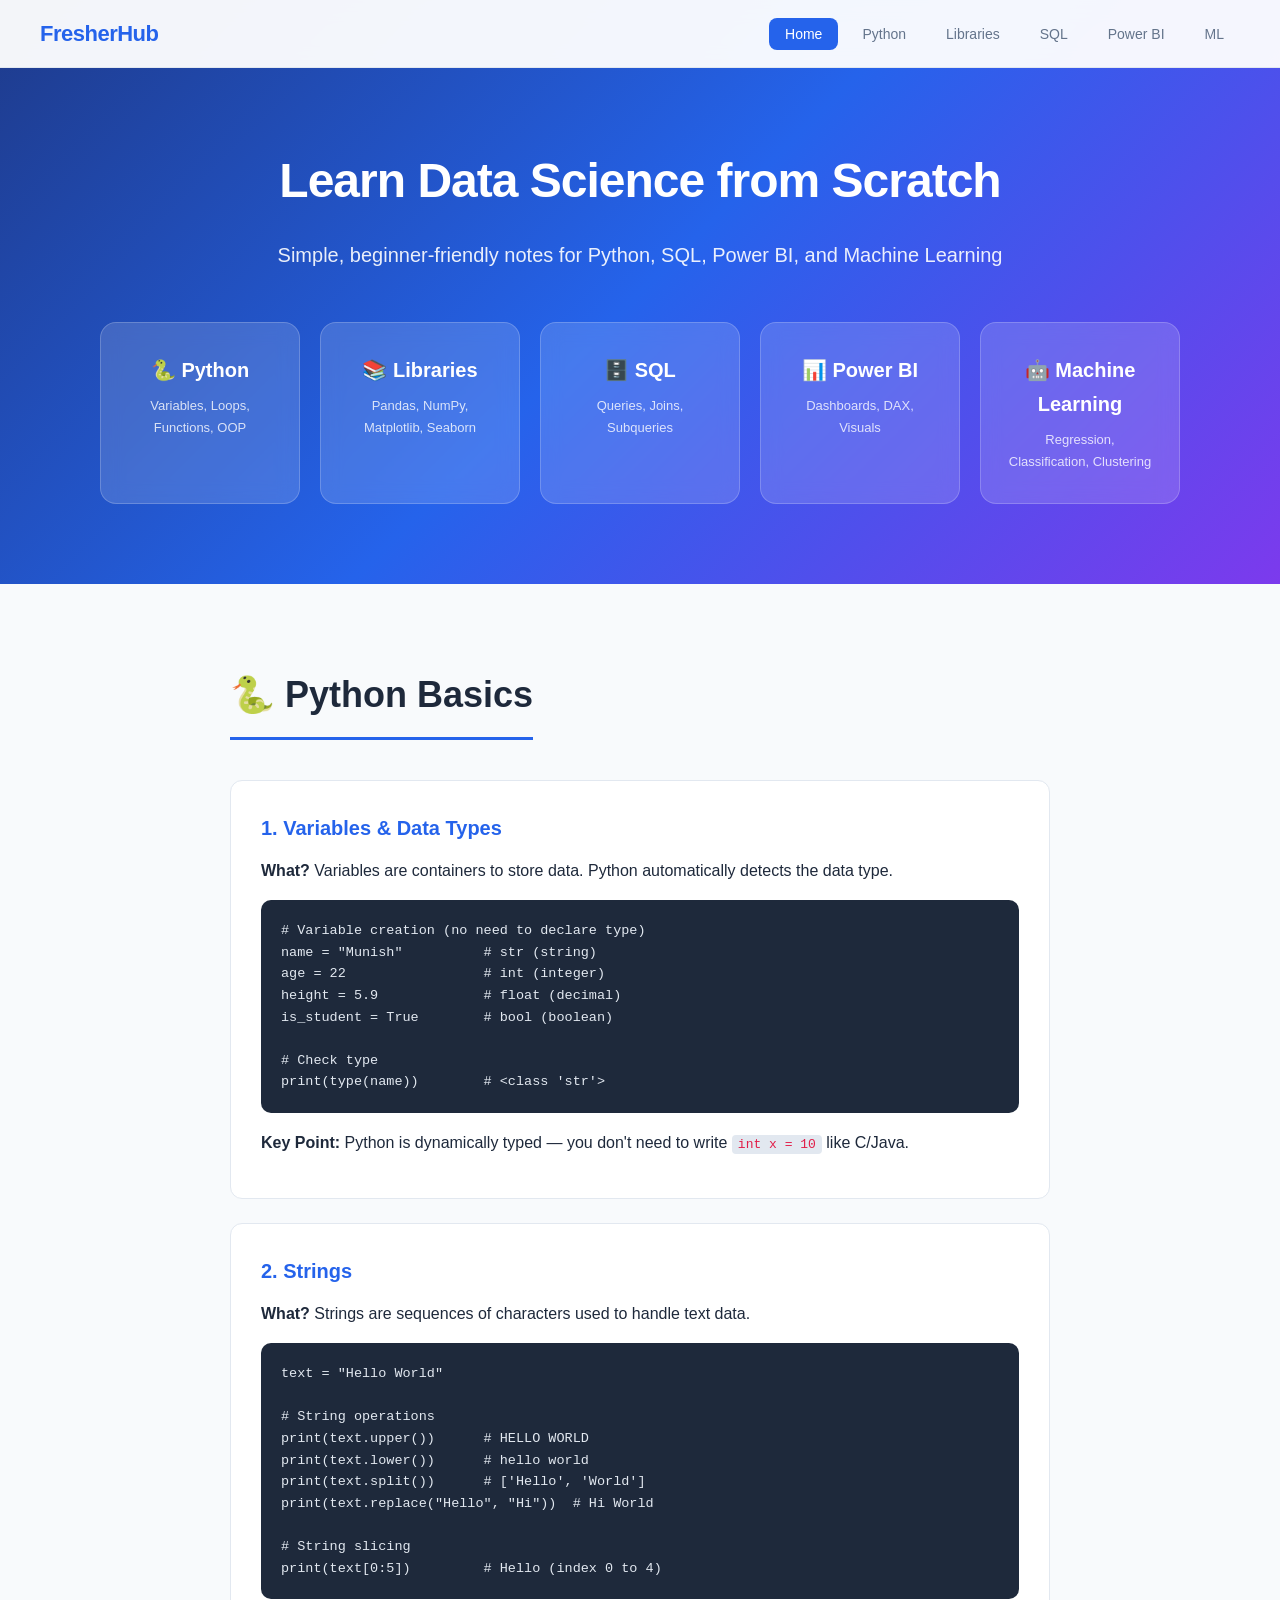
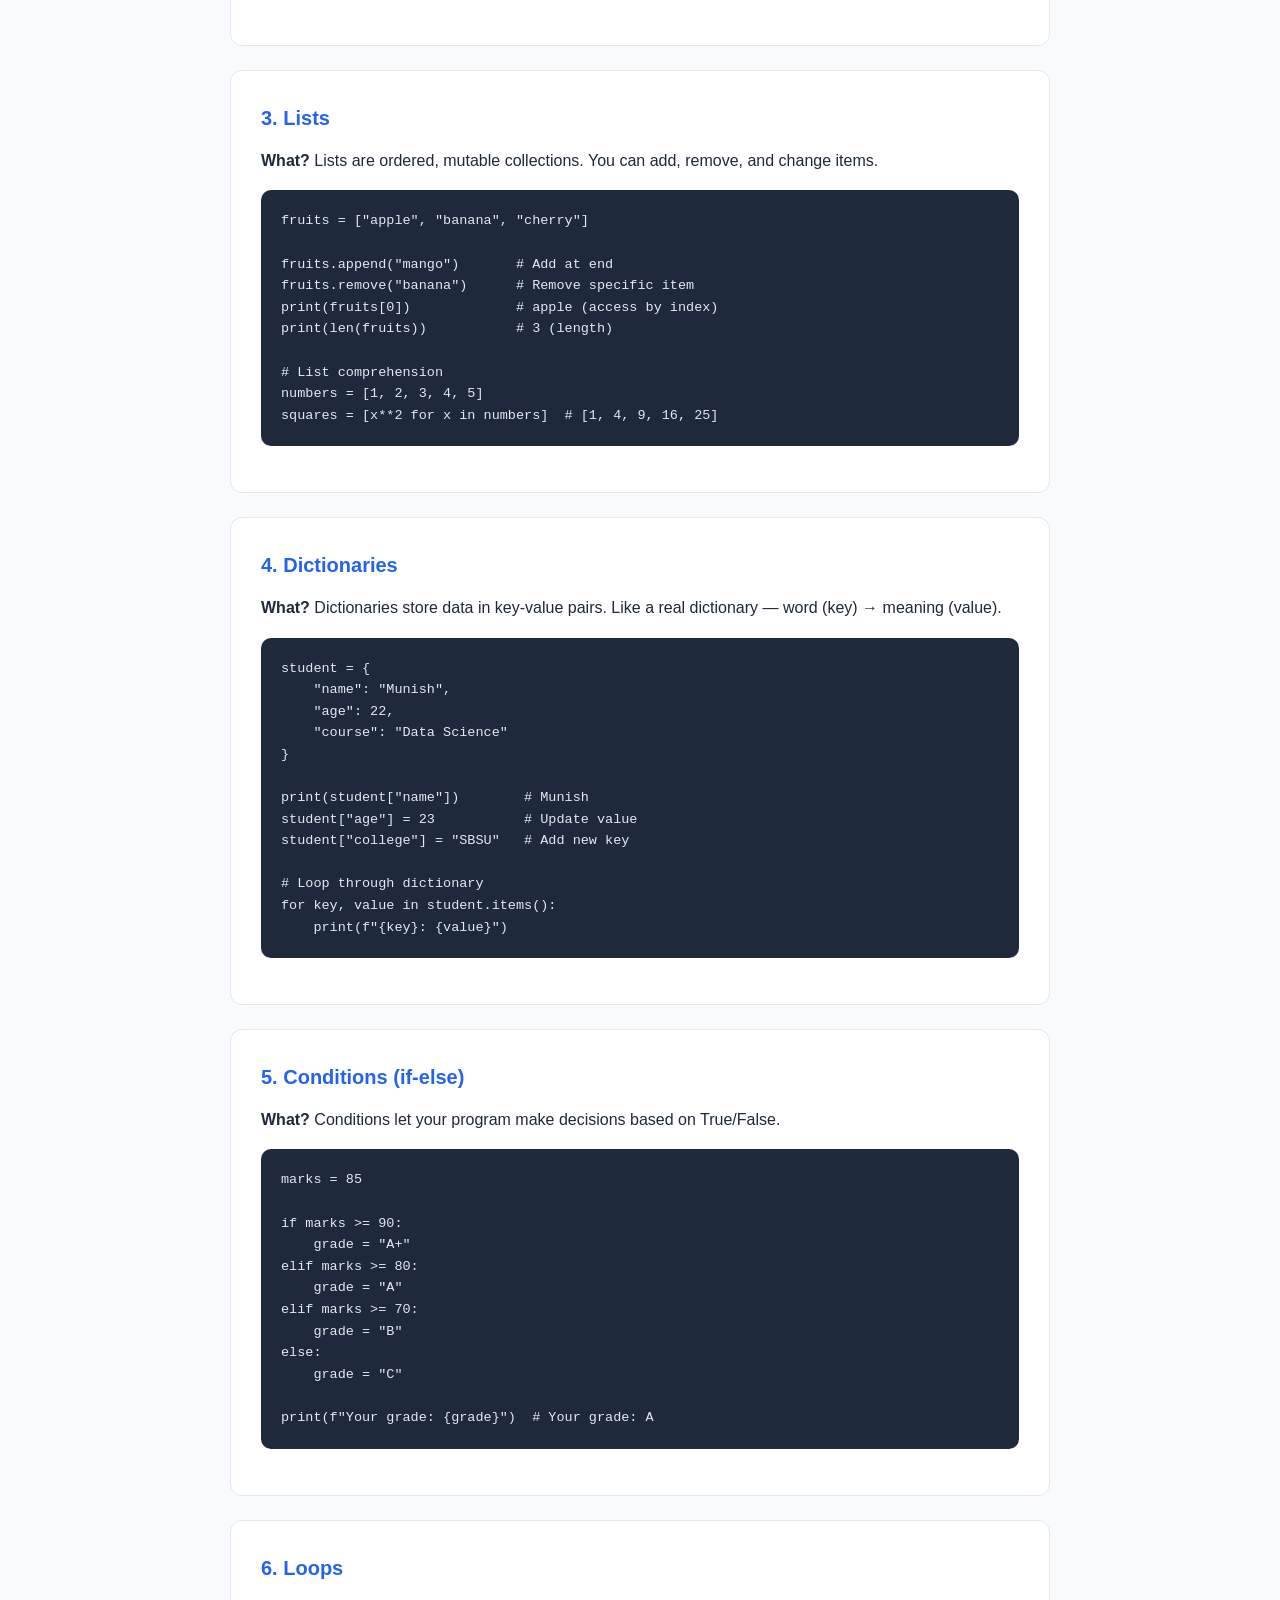
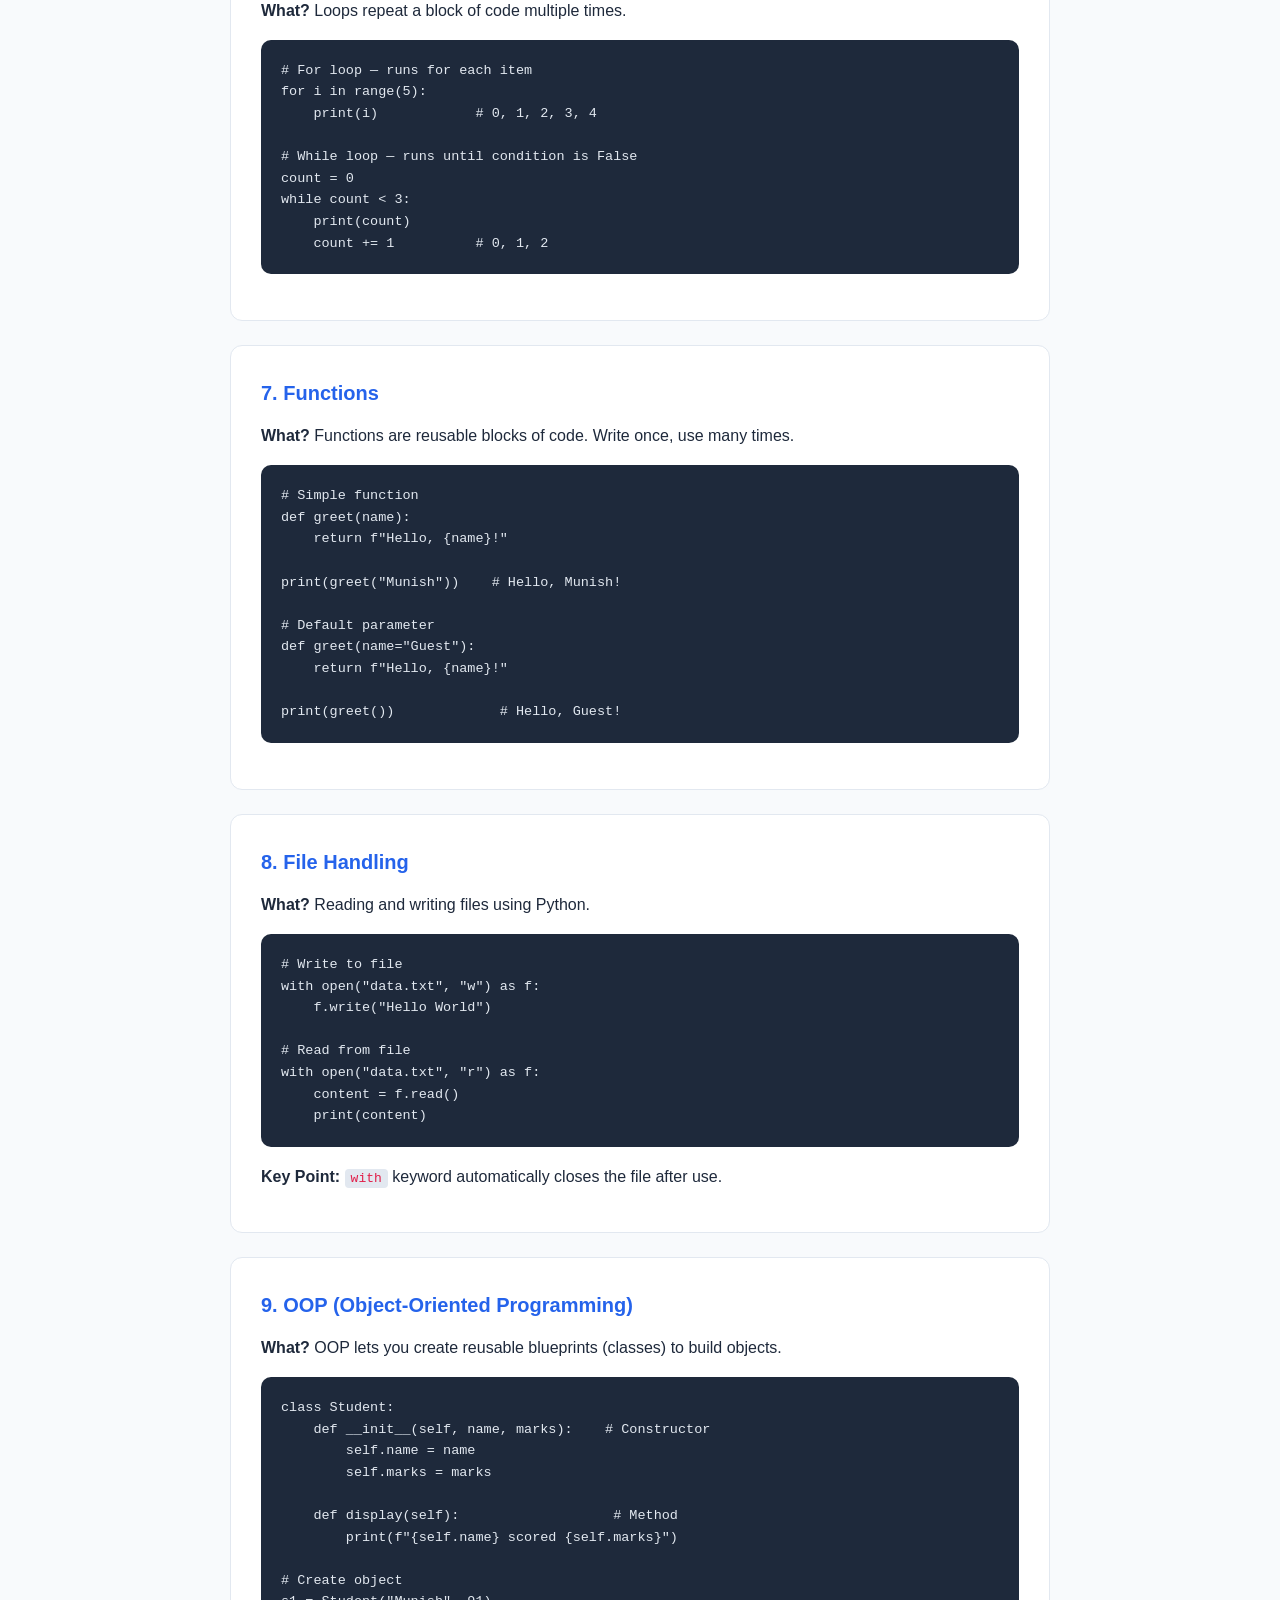
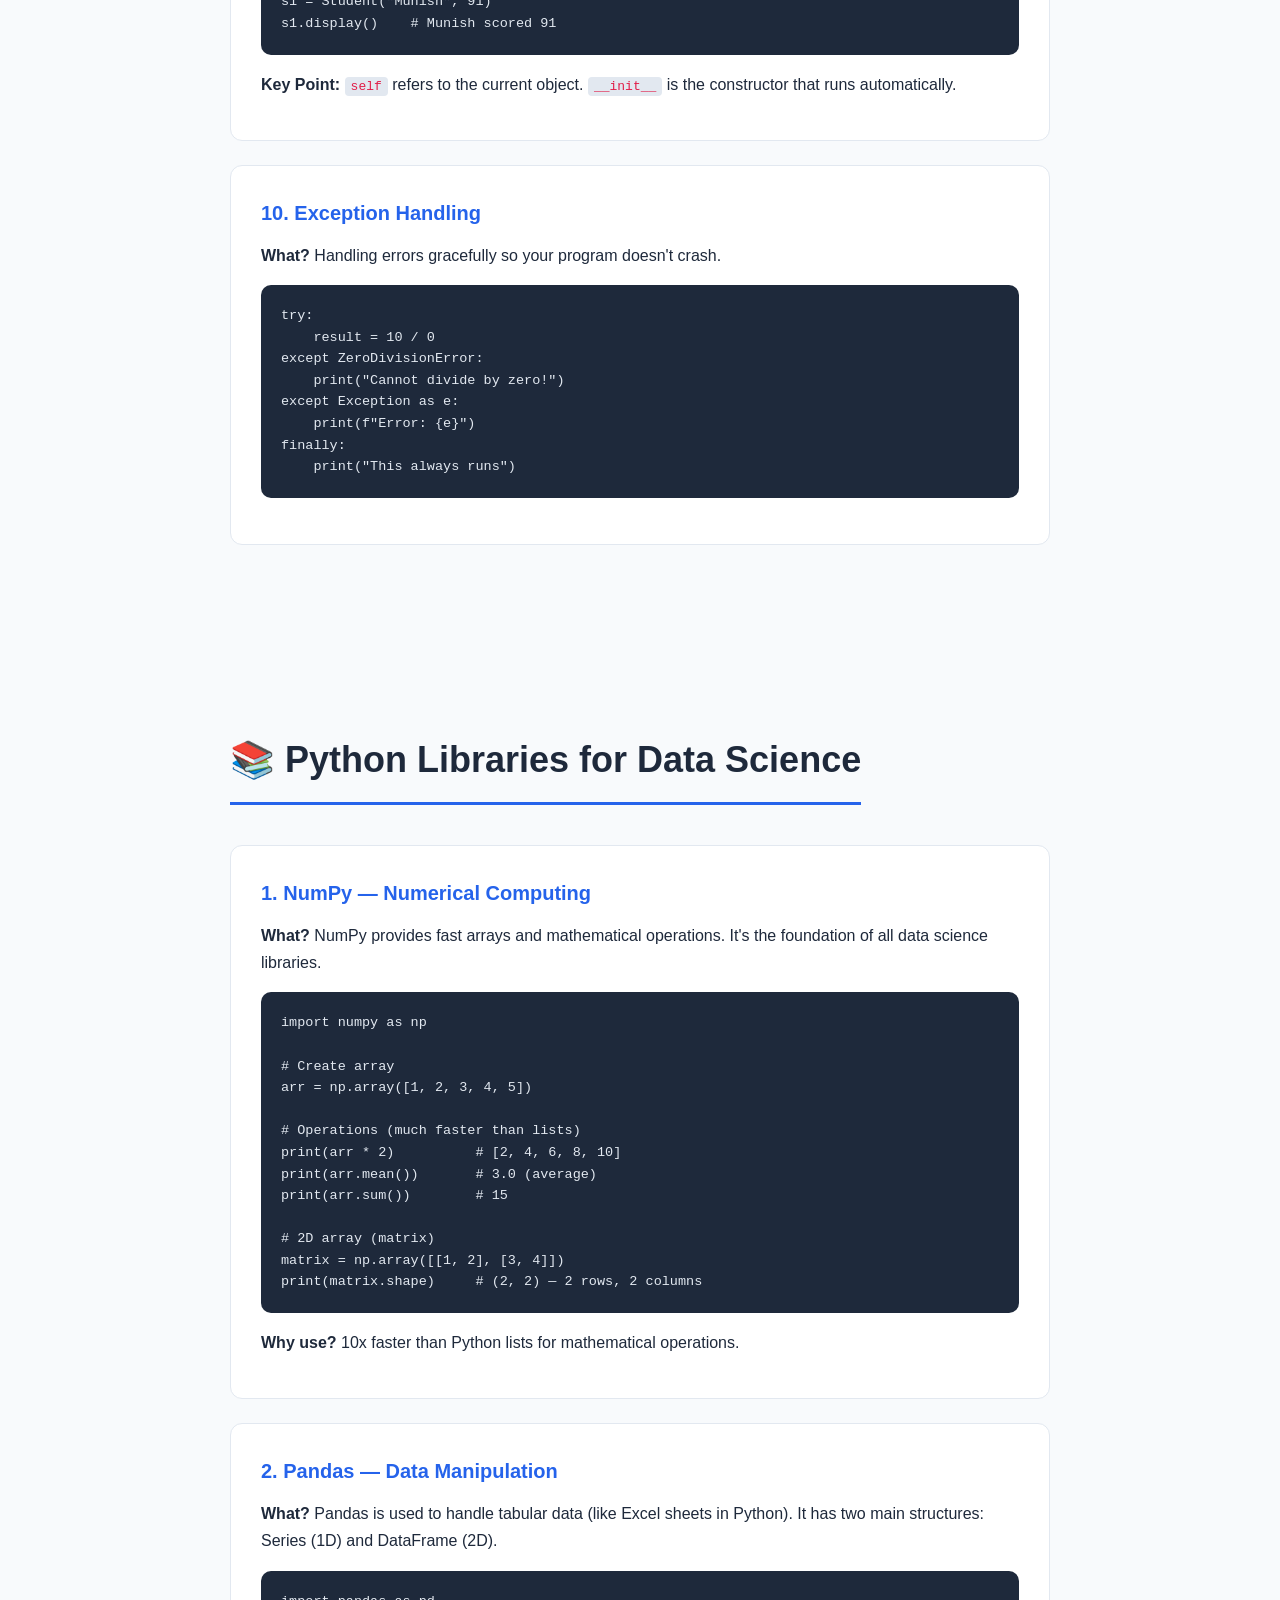
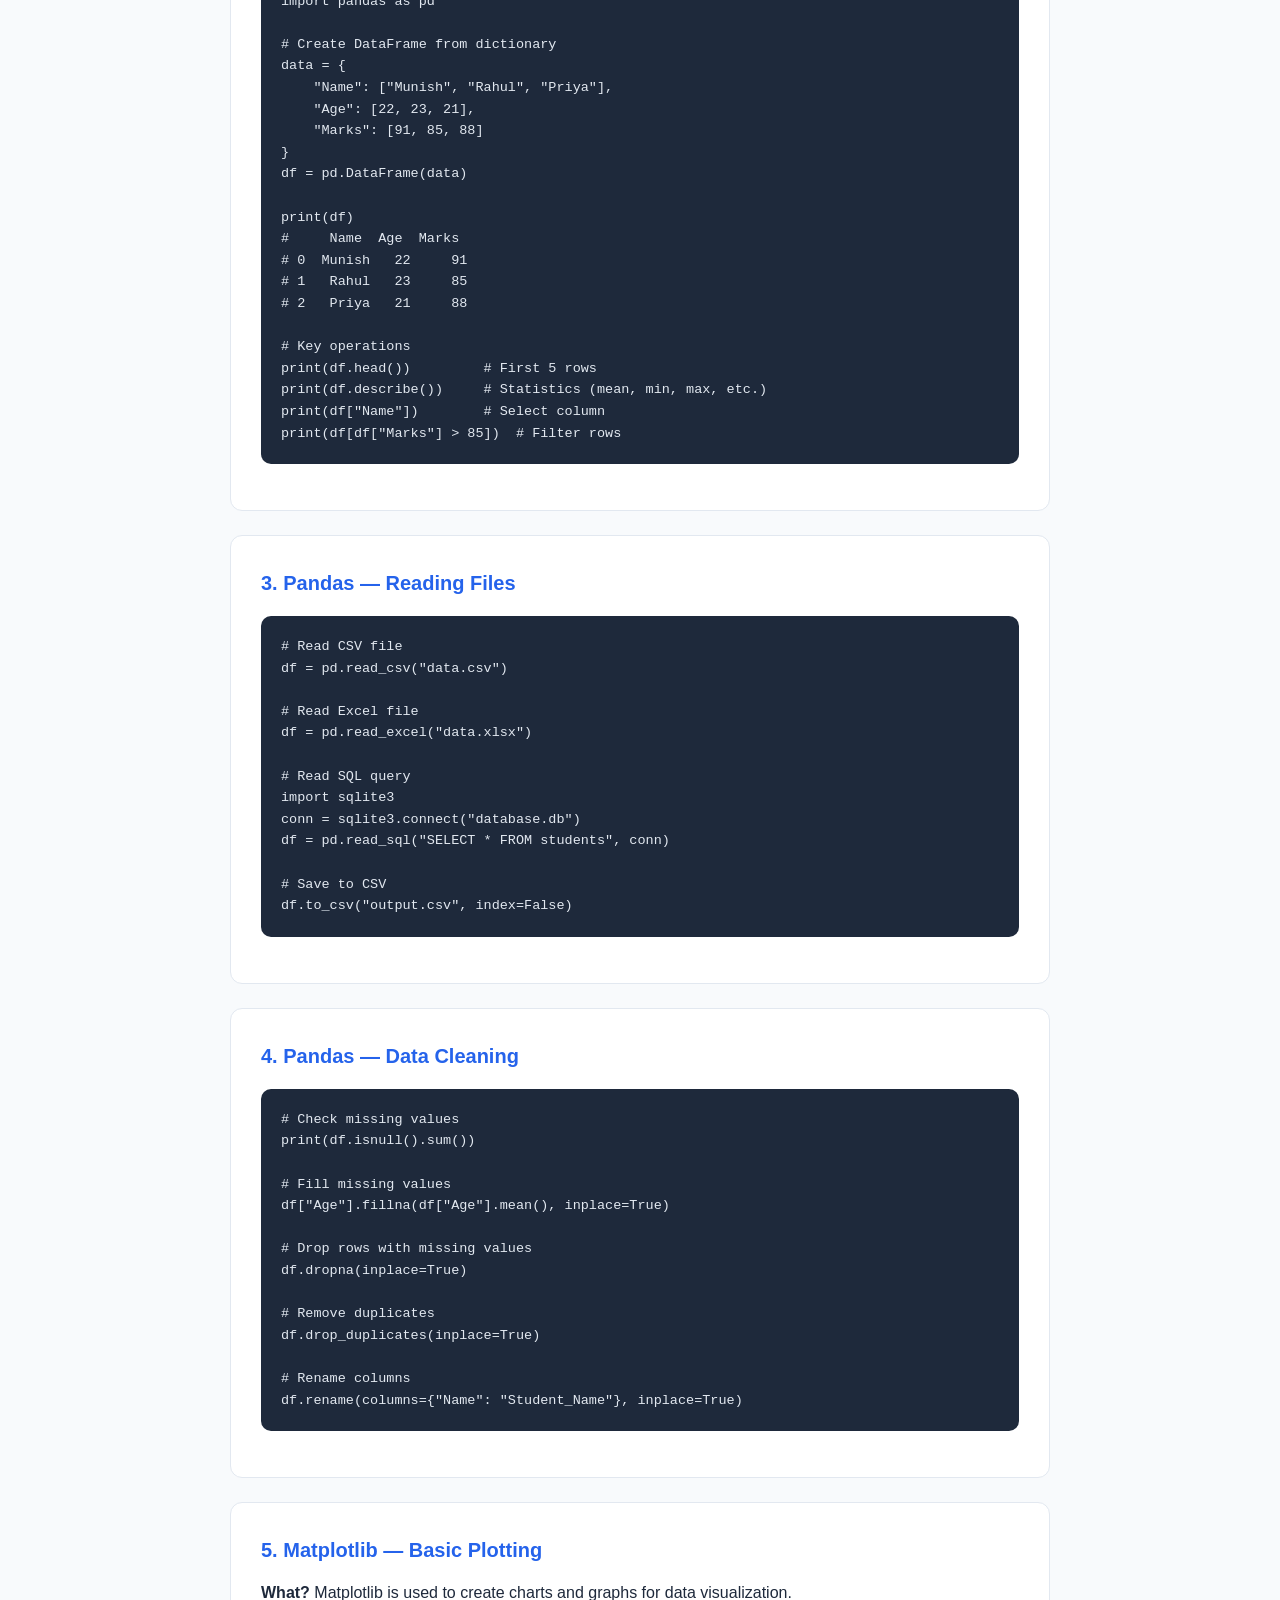
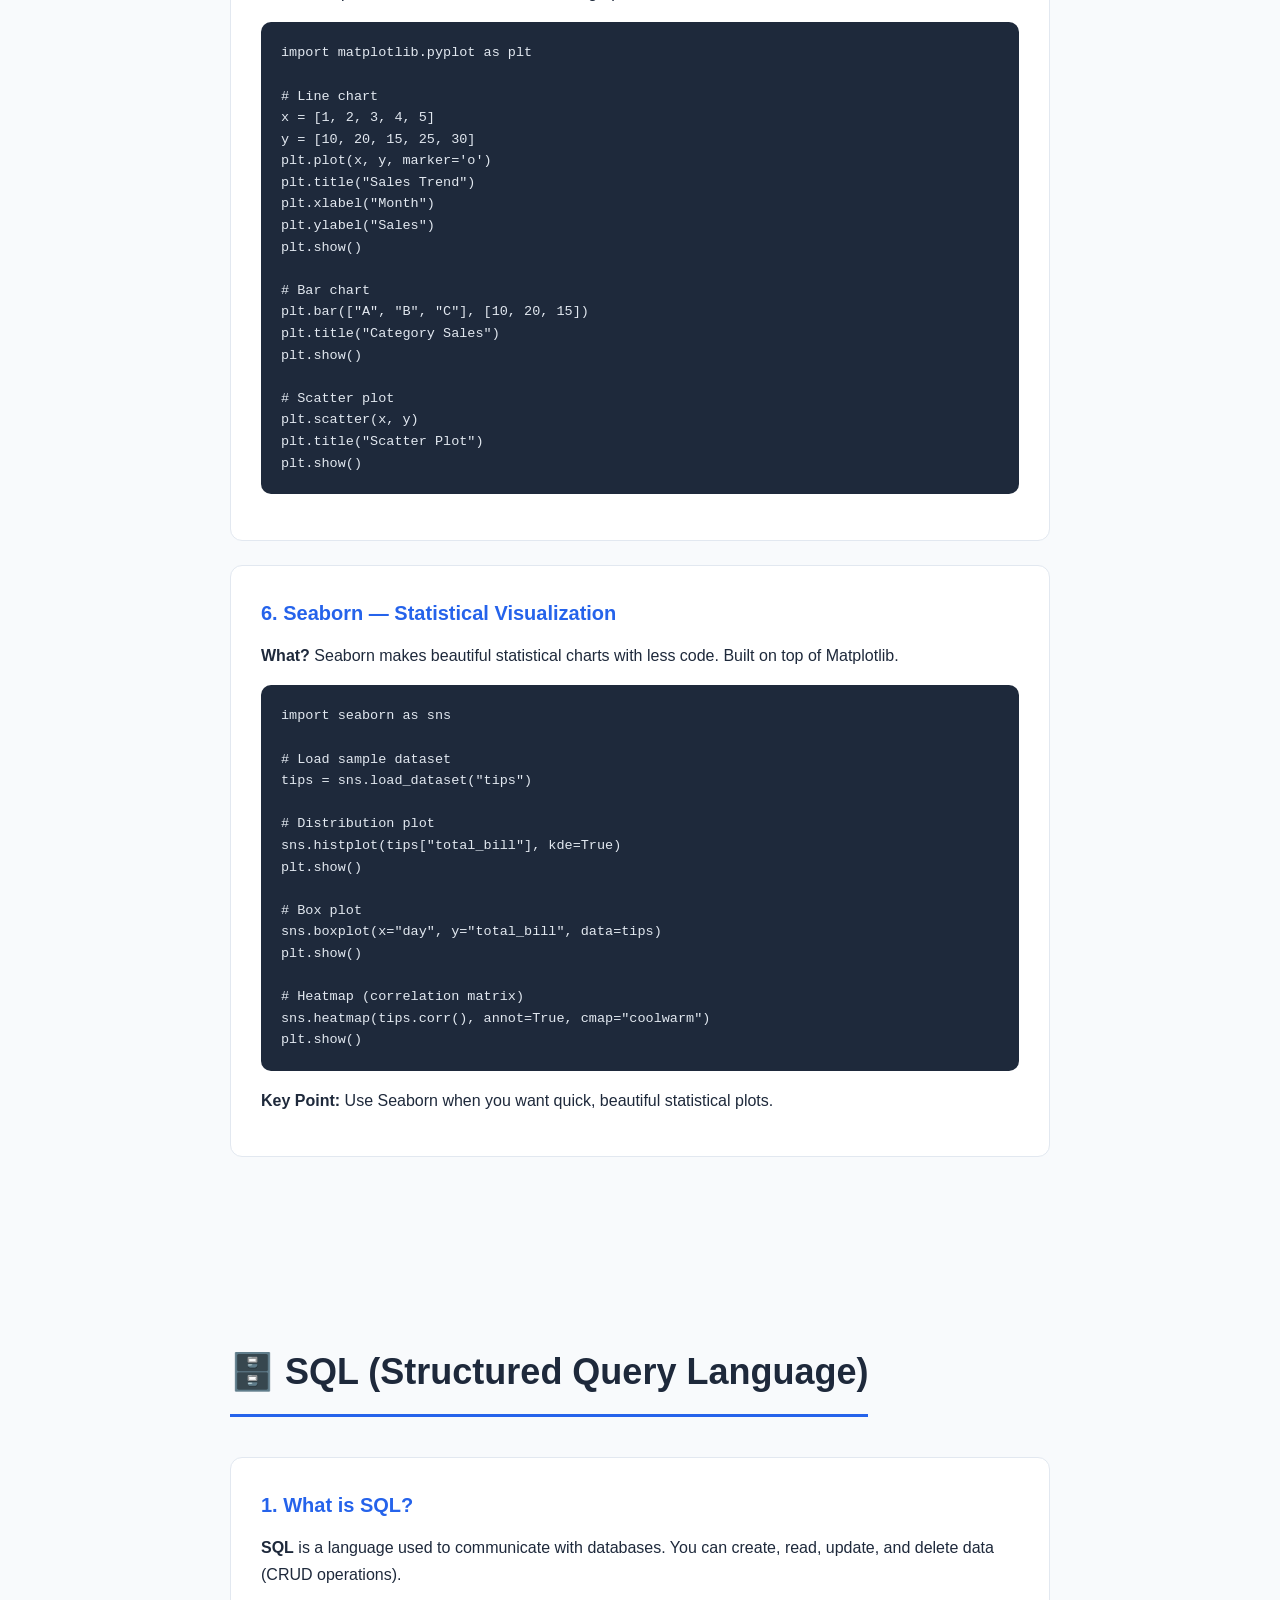
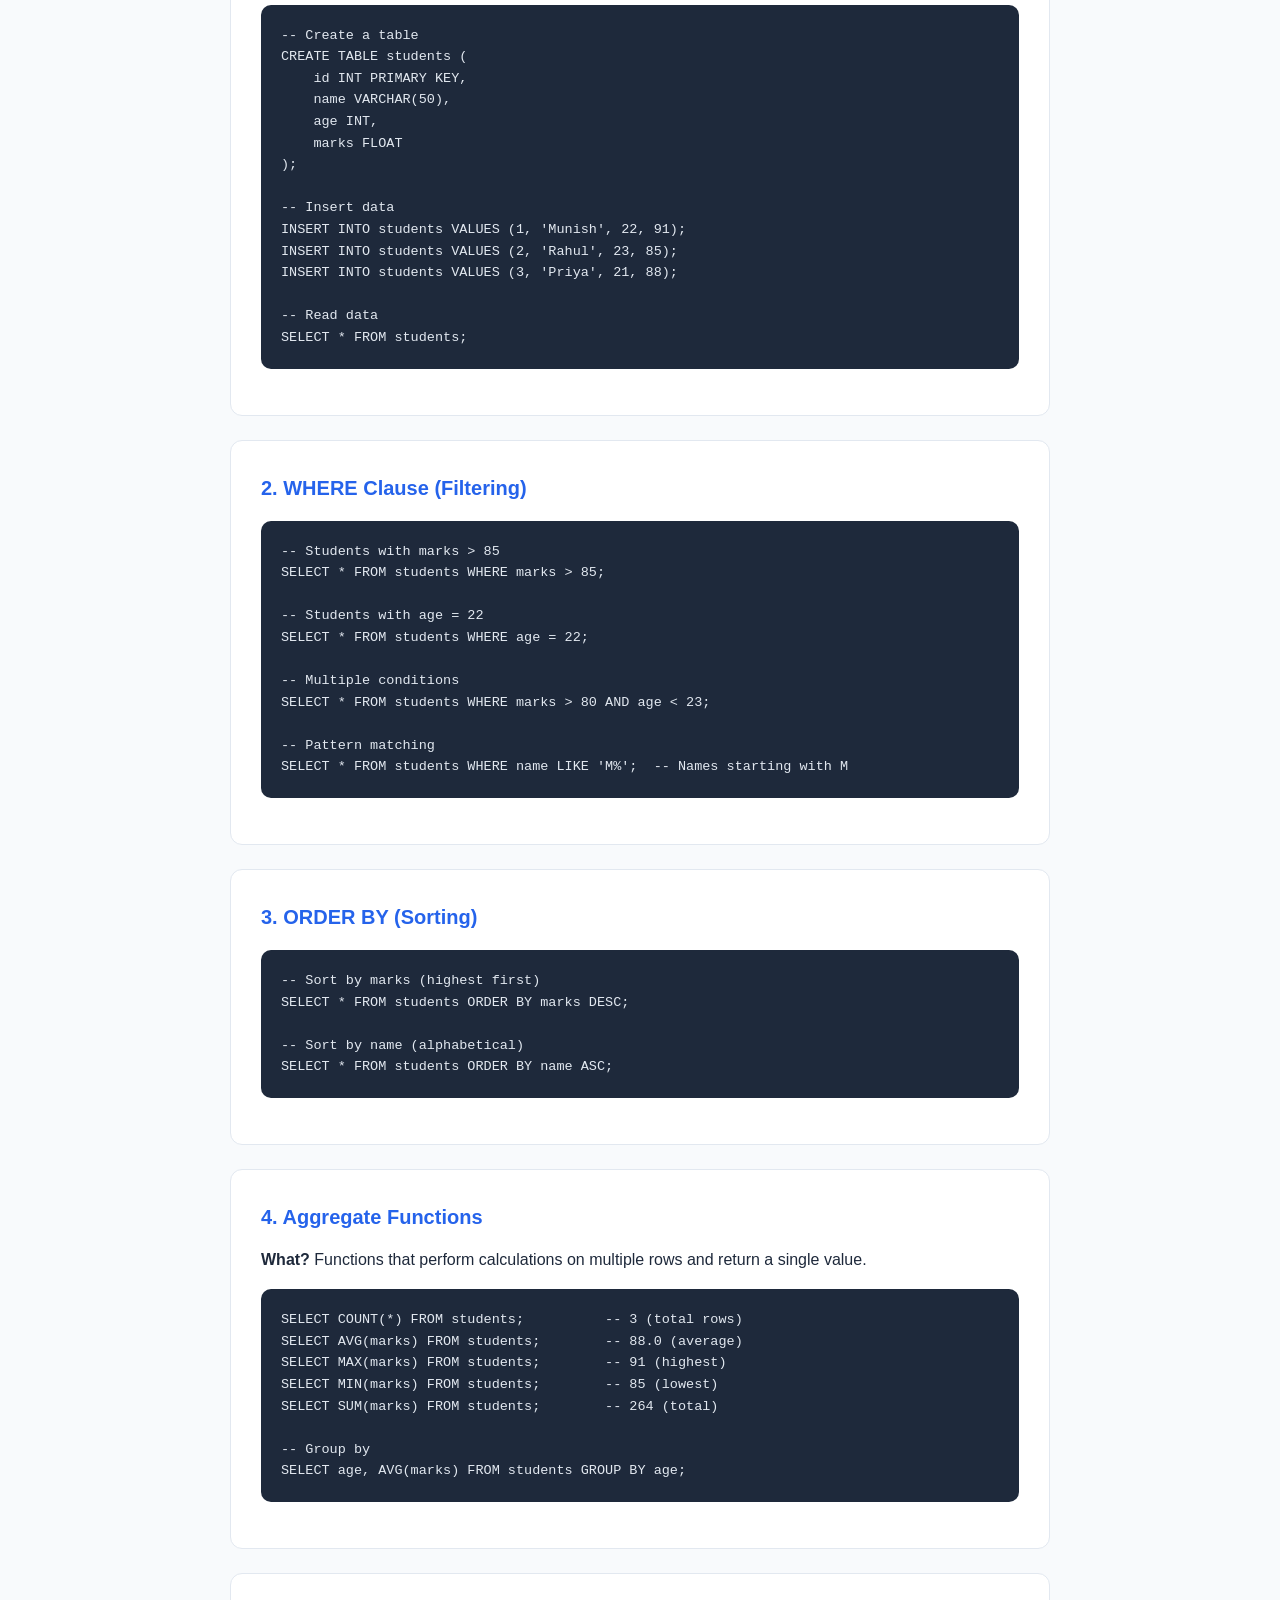
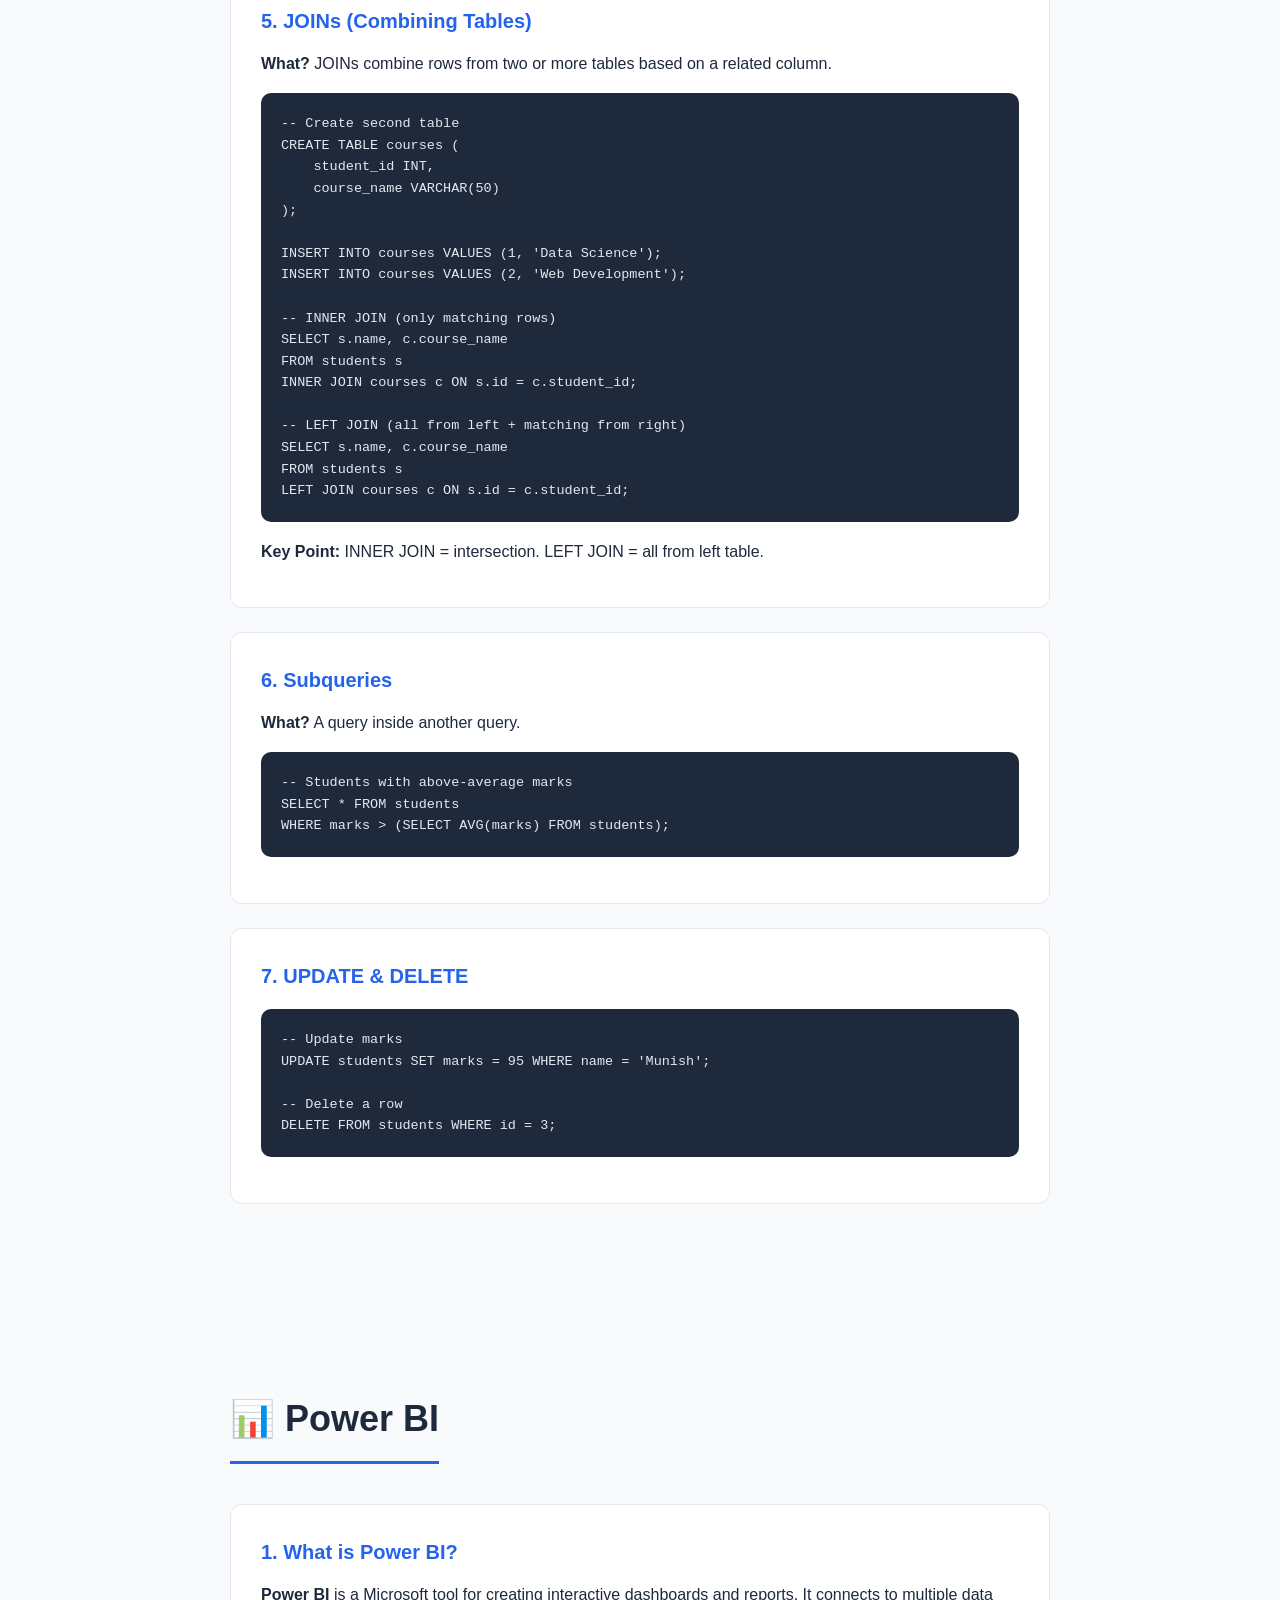
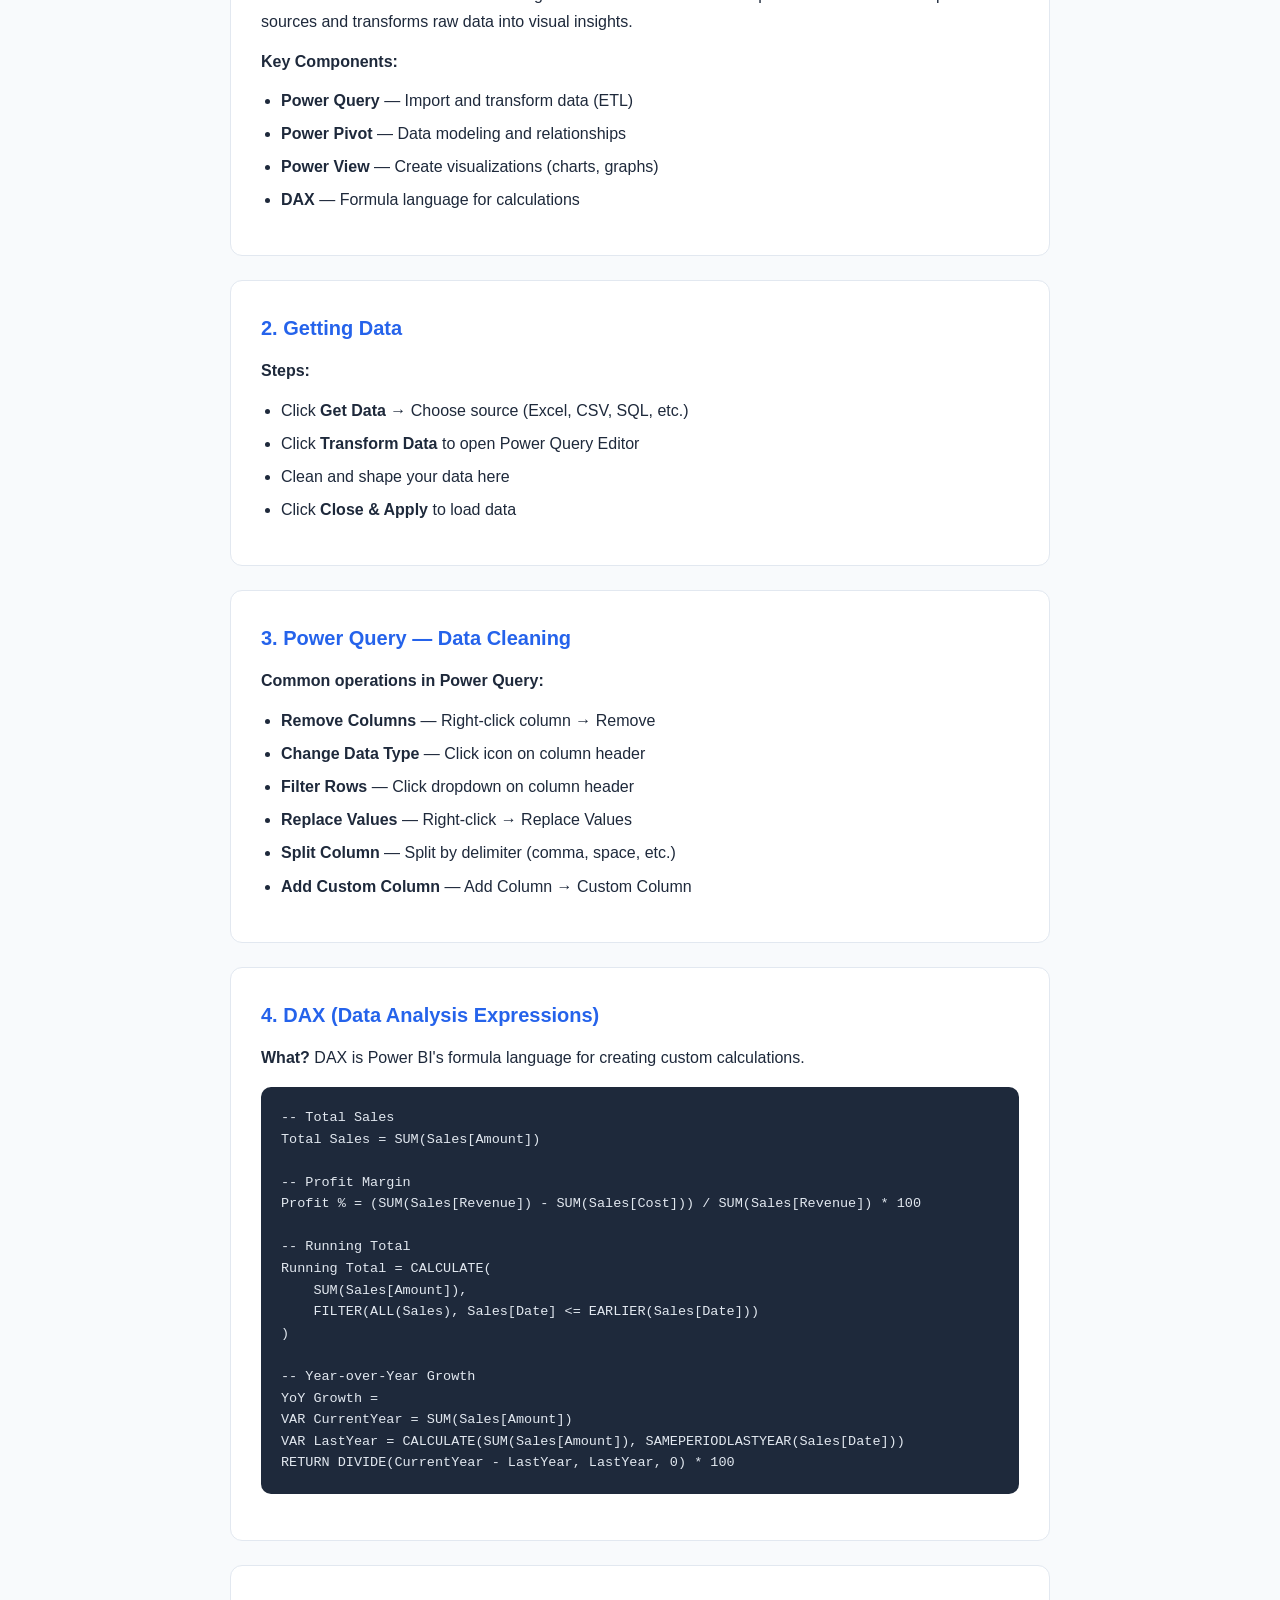
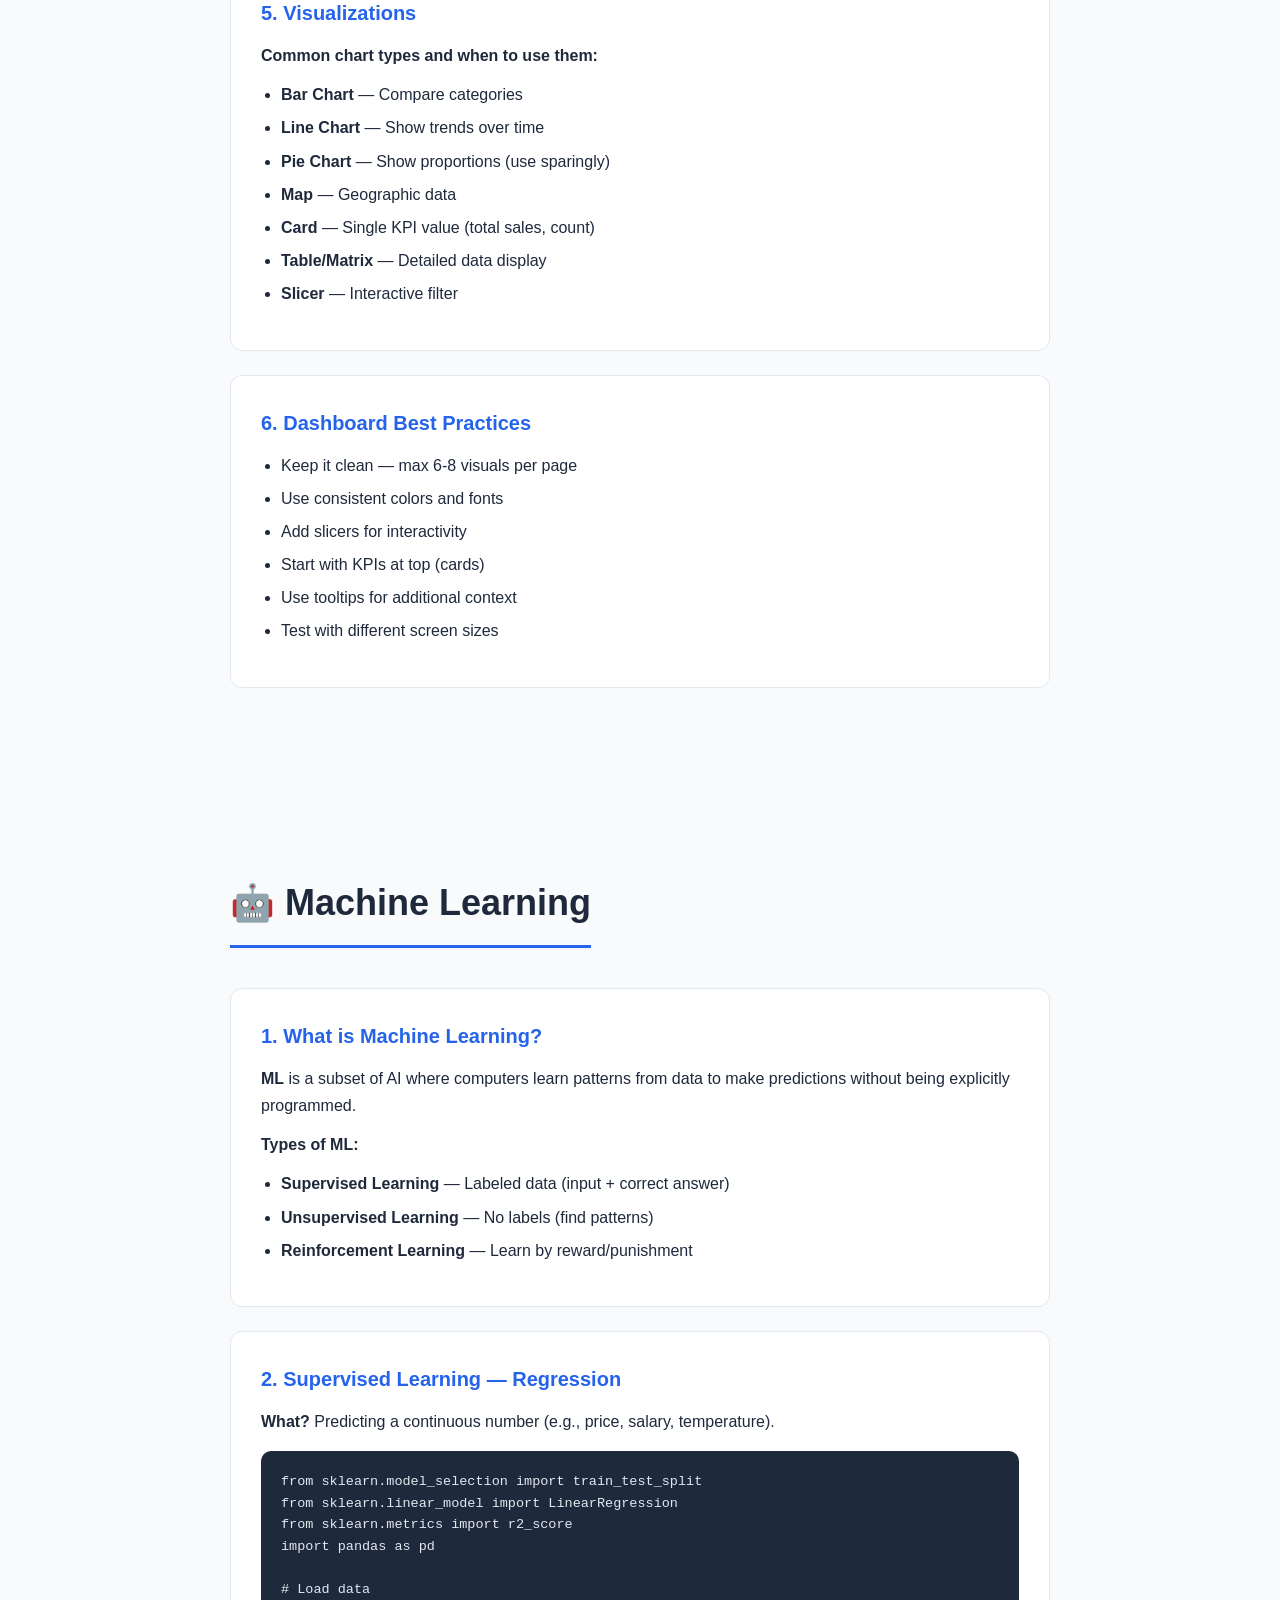
==== index.html @ 047ada9b "Initial commit - FresherHub learning website" ====
<!DOCTYPE html>
<html lang="en">
<head>
    <meta charset="UTF-8">
    <meta name="viewport" content="width=device-width, initial-scale=1.0">
    <title>FresherHub - Learn Data Science from Scratch</title>
    <link rel="stylesheet" href="style.css">
</head>
<body>

<!-- NAVIGATION -->
<nav class="navbar">
    <div class="nav-brand">FresherHub</div>
    <ul class="nav-links">
        <li><a href="#home" class="active">Home</a></li>
        <li><a href="#python">Python</a></li>
        <li><a href="#libraries">Libraries</a></li>
        <li><a href="#sql">SQL</a></li>
        <li><a href="#powerbi">Power BI</a></li>
        <li><a href="#ml">ML</a></li>
    </ul>
    <div class="hamburger" onclick="toggleMenu()">☰</div>
</nav>

<!-- HERO SECTION -->
<section id="home" class="hero">
    <h1>Learn Data Science from Scratch</h1>
    <p>Simple, beginner-friendly notes for Python, SQL, Power BI, and Machine Learning</p>
    <div class="hero-cards">
        <a href="#python" class="hero-card">
            <h3>🐍 Python</h3>
            <p>Variables, Loops, Functions, OOP</p>
        </a>
        <a href="#libraries" class="hero-card">
            <h3>📚 Libraries</h3>
            <p>Pandas, NumPy, Matplotlib, Seaborn</p>
        </a>
        <a href="#sql" class="hero-card">
            <h3>🗄️ SQL</h3>
            <p>Queries, Joins, Subqueries</p>
        </a>
        <a href="#powerbi" class="hero-card">
            <h3>📊 Power BI</h3>
            <p>Dashboards, DAX, Visuals</p>
        </a>
        <a href="#ml" class="hero-card">
            <h3>🤖 Machine Learning</h3>
            <p>Regression, Classification, Clustering</p>
        </a>
    </div>
</section>

<!-- ==================== PYTHON SECTION ==================== -->
<section id="python" class="content-section">
    <h2>🐍 Python Basics</h2>

    <div class="topic">
        <h3>1. Variables & Data Types</h3>
        <p><strong>What?</strong> Variables are containers to store data. Python automatically detects the data type.</p>
        <div class="code-block">
<pre>
# Variable creation (no need to declare type)
name = "Munish"          # str (string)
age = 22                 # int (integer)
height = 5.9             # float (decimal)
is_student = True        # bool (boolean)

# Check type
print(type(name))        # &lt;class 'str'&gt;
</pre>
        </div>
        <p><strong>Key Point:</strong> Python is dynamically typed — you don't need to write <code>int x = 10</code> like C/Java.</p>
    </div>

    <div class="topic">
        <h3>2. Strings</h3>
        <p><strong>What?</strong> Strings are sequences of characters used to handle text data.</p>
        <div class="code-block">
<pre>
text = "Hello World"

# String operations
print(text.upper())      # HELLO WORLD
print(text.lower())      # hello world
print(text.split())      # ['Hello', 'World']
print(text.replace("Hello", "Hi"))  # Hi World

# String slicing
print(text[0:5])         # Hello (index 0 to 4)
</pre>
        </div>
    </div>

    <div class="topic">
        <h3>3. Lists</h3>
        <p><strong>What?</strong> Lists are ordered, mutable collections. You can add, remove, and change items.</p>
        <div class="code-block">
<pre>
fruits = ["apple", "banana", "cherry"]

fruits.append("mango")       # Add at end
fruits.remove("banana")      # Remove specific item
print(fruits[0])             # apple (access by index)
print(len(fruits))           # 3 (length)

# List comprehension
numbers = [1, 2, 3, 4, 5]
squares = [x**2 for x in numbers]  # [1, 4, 9, 16, 25]
</pre>
        </div>
    </div>

    <div class="topic">
        <h3>4. Dictionaries</h3>
        <p><strong>What?</strong> Dictionaries store data in key-value pairs. Like a real dictionary — word (key) → meaning (value).</p>
        <div class="code-block">
<pre>
student = {
    "name": "Munish",
    "age": 22,
    "course": "Data Science"
}

print(student["name"])        # Munish
student["age"] = 23           # Update value
student["college"] = "SBSU"   # Add new key

# Loop through dictionary
for key, value in student.items():
    print(f"{key}: {value}")
</pre>
        </div>
    </div>

    <div class="topic">
        <h3>5. Conditions (if-else)</h3>
        <p><strong>What?</strong> Conditions let your program make decisions based on True/False.</p>
        <div class="code-block">
<pre>
marks = 85

if marks >= 90:
    grade = "A+"
elif marks >= 80:
    grade = "A"
elif marks >= 70:
    grade = "B"
else:
    grade = "C"

print(f"Your grade: {grade}")  # Your grade: A
</pre>
        </div>
    </div>

    <div class="topic">
        <h3>6. Loops</h3>
        <p><strong>What?</strong> Loops repeat a block of code multiple times.</p>
        <div class="code-block">
<pre>
# For loop — runs for each item
for i in range(5):
    print(i)            # 0, 1, 2, 3, 4

# While loop — runs until condition is False
count = 0
while count < 3:
    print(count)
    count += 1          # 0, 1, 2
</pre>
        </div>
    </div>

    <div class="topic">
        <h3>7. Functions</h3>
        <p><strong>What?</strong> Functions are reusable blocks of code. Write once, use many times.</p>
        <div class="code-block">
<pre>
# Simple function
def greet(name):
    return f"Hello, {name}!"

print(greet("Munish"))    # Hello, Munish!

# Default parameter
def greet(name="Guest"):
    return f"Hello, {name}!"

print(greet())             # Hello, Guest!
</pre>
        </div>
    </div>

    <div class="topic">
        <h3>8. File Handling</h3>
        <p><strong>What?</strong> Reading and writing files using Python.</p>
        <div class="code-block">
<pre>
# Write to file
with open("data.txt", "w") as f:
    f.write("Hello World")

# Read from file
with open("data.txt", "r") as f:
    content = f.read()
    print(content)
</pre>
        </div>
        <p><strong>Key Point:</strong> <code>with</code> keyword automatically closes the file after use.</p>
    </div>

    <div class="topic">
        <h3>9. OOP (Object-Oriented Programming)</h3>
        <p><strong>What?</strong> OOP lets you create reusable blueprints (classes) to build objects.</p>
        <div class="code-block">
<pre>
class Student:
    def __init__(self, name, marks):    # Constructor
        self.name = name
        self.marks = marks

    def display(self):                   # Method
        print(f"{self.name} scored {self.marks}")

# Create object
s1 = Student("Munish", 91)
s1.display()    # Munish scored 91
</pre>
        </div>
        <p><strong>Key Point:</strong> <code>self</code> refers to the current object. <code>__init__</code> is the constructor that runs automatically.</p>
    </div>

    <div class="topic">
        <h3>10. Exception Handling</h3>
        <p><strong>What?</strong> Handling errors gracefully so your program doesn't crash.</p>
        <div class="code-block">
<pre>
try:
    result = 10 / 0
except ZeroDivisionError:
    print("Cannot divide by zero!")
except Exception as e:
    print(f"Error: {e}")
finally:
    print("This always runs")
</pre>
        </div>
    </div>
</section>

<!-- ==================== PYTHON LIBRARIES SECTION ==================== -->
<section id="libraries" class="content-section">
    <h2>📚 Python Libraries for Data Science</h2>

    <div class="topic">
        <h3>1. NumPy — Numerical Computing</h3>
        <p><strong>What?</strong> NumPy provides fast arrays and mathematical operations. It's the foundation of all data science libraries.</p>
        <div class="code-block">
<pre>
import numpy as np

# Create array
arr = np.array([1, 2, 3, 4, 5])

# Operations (much faster than lists)
print(arr * 2)          # [2, 4, 6, 8, 10]
print(arr.mean())       # 3.0 (average)
print(arr.sum())        # 15

# 2D array (matrix)
matrix = np.array([[1, 2], [3, 4]])
print(matrix.shape)     # (2, 2) — 2 rows, 2 columns
</pre>
        </div>
        <p><strong>Why use?</strong> 10x faster than Python lists for mathematical operations.</p>
    </div>

    <div class="topic">
        <h3>2. Pandas — Data Manipulation</h3>
        <p><strong>What?</strong> Pandas is used to handle tabular data (like Excel sheets in Python). It has two main structures: Series (1D) and DataFrame (2D).</p>
        <div class="code-block">
<pre>
import pandas as pd

# Create DataFrame from dictionary
data = {
    "Name": ["Munish", "Rahul", "Priya"],
    "Age": [22, 23, 21],
    "Marks": [91, 85, 88]
}
df = pd.DataFrame(data)

print(df)
#     Name  Age  Marks
# 0  Munish   22     91
# 1   Rahul   23     85
# 2   Priya   21     88

# Key operations
print(df.head())         # First 5 rows
print(df.describe())     # Statistics (mean, min, max, etc.)
print(df["Name"])        # Select column
print(df[df["Marks"] > 85])  # Filter rows
</pre>
        </div>
    </div>

    <div class="topic">
        <h3>3. Pandas — Reading Files</h3>
        <div class="code-block">
<pre>
# Read CSV file
df = pd.read_csv("data.csv")

# Read Excel file
df = pd.read_excel("data.xlsx")

# Read SQL query
import sqlite3
conn = sqlite3.connect("database.db")
df = pd.read_sql("SELECT * FROM students", conn)

# Save to CSV
df.to_csv("output.csv", index=False)
</pre>
        </div>
    </div>

    <div class="topic">
        <h3>4. Pandas — Data Cleaning</h3>
        <div class="code-block">
<pre>
# Check missing values
print(df.isnull().sum())

# Fill missing values
df["Age"].fillna(df["Age"].mean(), inplace=True)

# Drop rows with missing values
df.dropna(inplace=True)

# Remove duplicates
df.drop_duplicates(inplace=True)

# Rename columns
df.rename(columns={"Name": "Student_Name"}, inplace=True)
</pre>
        </div>
    </div>

    <div class="topic">
        <h3>5. Matplotlib — Basic Plotting</h3>
        <p><strong>What?</strong> Matplotlib is used to create charts and graphs for data visualization.</p>
        <div class="code-block">
<pre>
import matplotlib.pyplot as plt

# Line chart
x = [1, 2, 3, 4, 5]
y = [10, 20, 15, 25, 30]
plt.plot(x, y, marker='o')
plt.title("Sales Trend")
plt.xlabel("Month")
plt.ylabel("Sales")
plt.show()

# Bar chart
plt.bar(["A", "B", "C"], [10, 20, 15])
plt.title("Category Sales")
plt.show()

# Scatter plot
plt.scatter(x, y)
plt.title("Scatter Plot")
plt.show()
</pre>
        </div>
    </div>

    <div class="topic">
        <h3>6. Seaborn — Statistical Visualization</h3>
        <p><strong>What?</strong> Seaborn makes beautiful statistical charts with less code. Built on top of Matplotlib.</p>
        <div class="code-block">
<pre>
import seaborn as sns

# Load sample dataset
tips = sns.load_dataset("tips")

# Distribution plot
sns.histplot(tips["total_bill"], kde=True)
plt.show()

# Box plot
sns.boxplot(x="day", y="total_bill", data=tips)
plt.show()

# Heatmap (correlation matrix)
sns.heatmap(tips.corr(), annot=True, cmap="coolwarm")
plt.show()
</pre>
        </div>
        <p><strong>Key Point:</strong> Use Seaborn when you want quick, beautiful statistical plots.</p>
    </div>
</section>

<!-- ==================== SQL SECTION ==================== -->
<section id="sql" class="content-section">
    <h2>🗄️ SQL (Structured Query Language)</h2>

    <div class="topic">
        <h3>1. What is SQL?</h3>
        <p><strong>SQL</strong> is a language used to communicate with databases. You can create, read, update, and delete data (CRUD operations).</p>
        <div class="code-block">
<pre>
-- Create a table
CREATE TABLE students (
    id INT PRIMARY KEY,
    name VARCHAR(50),
    age INT,
    marks FLOAT
);

-- Insert data
INSERT INTO students VALUES (1, 'Munish', 22, 91);
INSERT INTO students VALUES (2, 'Rahul', 23, 85);
INSERT INTO students VALUES (3, 'Priya', 21, 88);

-- Read data
SELECT * FROM students;
</pre>
        </div>
    </div>

    <div class="topic">
        <h3>2. WHERE Clause (Filtering)</h3>
        <div class="code-block">
<pre>
-- Students with marks > 85
SELECT * FROM students WHERE marks > 85;

-- Students with age = 22
SELECT * FROM students WHERE age = 22;

-- Multiple conditions
SELECT * FROM students WHERE marks > 80 AND age < 23;

-- Pattern matching
SELECT * FROM students WHERE name LIKE 'M%';  -- Names starting with M
</pre>
        </div>
    </div>

    <div class="topic">
        <h3>3. ORDER BY (Sorting)</h3>
        <div class="code-block">
<pre>
-- Sort by marks (highest first)
SELECT * FROM students ORDER BY marks DESC;

-- Sort by name (alphabetical)
SELECT * FROM students ORDER BY name ASC;
</pre>
        </div>
    </div>

    <div class="topic">
        <h3>4. Aggregate Functions</h3>
        <p><strong>What?</strong> Functions that perform calculations on multiple rows and return a single value.</p>
        <div class="code-block">
<pre>
SELECT COUNT(*) FROM students;          -- 3 (total rows)
SELECT AVG(marks) FROM students;        -- 88.0 (average)
SELECT MAX(marks) FROM students;        -- 91 (highest)
SELECT MIN(marks) FROM students;        -- 85 (lowest)
SELECT SUM(marks) FROM students;        -- 264 (total)

-- Group by
SELECT age, AVG(marks) FROM students GROUP BY age;
</pre>
        </div>
    </div>

    <div class="topic">
        <h3>5. JOINs (Combining Tables)</h3>
        <p><strong>What?</strong> JOINs combine rows from two or more tables based on a related column.</p>
        <div class="code-block">
<pre>
-- Create second table
CREATE TABLE courses (
    student_id INT,
    course_name VARCHAR(50)
);

INSERT INTO courses VALUES (1, 'Data Science');
INSERT INTO courses VALUES (2, 'Web Development');

-- INNER JOIN (only matching rows)
SELECT s.name, c.course_name
FROM students s
INNER JOIN courses c ON s.id = c.student_id;

-- LEFT JOIN (all from left + matching from right)
SELECT s.name, c.course_name
FROM students s
LEFT JOIN courses c ON s.id = c.student_id;
</pre>
        </div>
        <p><strong>Key Point:</strong> INNER JOIN = intersection. LEFT JOIN = all from left table.</p>
    </div>

    <div class="topic">
        <h3>6. Subqueries</h3>
        <p><strong>What?</strong> A query inside another query.</p>
        <div class="code-block">
<pre>
-- Students with above-average marks
SELECT * FROM students
WHERE marks > (SELECT AVG(marks) FROM students);
</pre>
        </div>
    </div>

    <div class="topic">
        <h3>7. UPDATE & DELETE</h3>
        <div class="code-block">
<pre>
-- Update marks
UPDATE students SET marks = 95 WHERE name = 'Munish';

-- Delete a row
DELETE FROM students WHERE id = 3;
</pre>
        </div>
    </div>
</section>

<!-- ==================== POWER BI SECTION ==================== -->
<section id="powerbi" class="content-section">
    <h2>📊 Power BI</h2>

    <div class="topic">
        <h3>1. What is Power BI?</h3>
        <p><strong>Power BI</strong> is a Microsoft tool for creating interactive dashboards and reports. It connects to multiple data sources and transforms raw data into visual insights.</p>
        <p><strong>Key Components:</strong></p>
        <ul>
            <li><strong>Power Query</strong> — Import and transform data (ETL)</li>
            <li><strong>Power Pivot</strong> — Data modeling and relationships</li>
            <li><strong>Power View</strong> — Create visualizations (charts, graphs)</li>
            <li><strong>DAX</strong> — Formula language for calculations</li>
        </ul>
    </div>

    <div class="topic">
        <h3>2. Getting Data</h3>
        <p><strong>Steps:</strong></p>
        <ul>
            <li>Click <strong>Get Data</strong> → Choose source (Excel, CSV, SQL, etc.)</li>
            <li>Click <strong>Transform Data</strong> to open Power Query Editor</li>
            <li>Clean and shape your data here</li>
            <li>Click <strong>Close & Apply</strong> to load data</li>
        </ul>
    </div>

    <div class="topic">
        <h3>3. Power Query — Data Cleaning</h3>
        <p><strong>Common operations in Power Query:</strong></p>
        <ul>
            <li><strong>Remove Columns</strong> — Right-click column → Remove</li>
            <li><strong>Change Data Type</strong> — Click icon on column header</li>
            <li><strong>Filter Rows</strong> — Click dropdown on column header</li>
            <li><strong>Replace Values</strong> — Right-click → Replace Values</li>
            <li><strong>Split Column</strong> — Split by delimiter (comma, space, etc.)</li>
            <li><strong>Add Custom Column</strong> — Add Column → Custom Column</li>
        </ul>
    </div>

    <div class="topic">
        <h3>4. DAX (Data Analysis Expressions)</h3>
        <p><strong>What?</strong> DAX is Power BI's formula language for creating custom calculations.</p>
        <div class="code-block">
<pre>
-- Total Sales
Total Sales = SUM(Sales[Amount])

-- Profit Margin
Profit % = (SUM(Sales[Revenue]) - SUM(Sales[Cost])) / SUM(Sales[Revenue]) * 100

-- Running Total
Running Total = CALCULATE(
    SUM(Sales[Amount]),
    FILTER(ALL(Sales), Sales[Date] <= EARLIER(Sales[Date]))
)

-- Year-over-Year Growth
YoY Growth = 
VAR CurrentYear = SUM(Sales[Amount])
VAR LastYear = CALCULATE(SUM(Sales[Amount]), SAMEPERIODLASTYEAR(Sales[Date]))
RETURN DIVIDE(CurrentYear - LastYear, LastYear, 0) * 100
</pre>
        </div>
    </div>

    <div class="topic">
        <h3>5. Visualizations</h3>
        <p><strong>Common chart types and when to use them:</strong></p>
        <ul>
            <li><strong>Bar Chart</strong> — Compare categories</li>
            <li><strong>Line Chart</strong> — Show trends over time</li>
            <li><strong>Pie Chart</strong> — Show proportions (use sparingly)</li>
            <li><strong>Map</strong> — Geographic data</li>
            <li><strong>Card</strong> — Single KPI value (total sales, count)</li>
            <li><strong>Table/Matrix</strong> — Detailed data display</li>
            <li><strong>Slicer</strong> — Interactive filter</li>
        </ul>
    </div>

    <div class="topic">
        <h3>6. Dashboard Best Practices</h3>
        <ul>
            <li>Keep it clean — max 6-8 visuals per page</li>
            <li>Use consistent colors and fonts</li>
            <li>Add slicers for interactivity</li>
            <li>Start with KPIs at top (cards)</li>
            <li>Use tooltips for additional context</li>
            <li>Test with different screen sizes</li>
        </ul>
    </div>
</section>

<!-- ==================== MACHINE LEARNING SECTION ==================== -->
<section id="ml" class="content-section">
    <h2>🤖 Machine Learning</h2>

    <div class="topic">
        <h3>1. What is Machine Learning?</h3>
        <p><strong>ML</strong> is a subset of AI where computers learn patterns from data to make predictions without being explicitly programmed.</p>
        <p><strong>Types of ML:</strong></p>
        <ul>
            <li><strong>Supervised Learning</strong> — Labeled data (input + correct answer)</li>
            <li><strong>Unsupervised Learning</strong> — No labels (find patterns)</li>
            <li><strong>Reinforcement Learning</strong> — Learn by reward/punishment</li>
        </ul>
    </div>

    <div class="topic">
        <h3>2. Supervised Learning — Regression</h3>
        <p><strong>What?</strong> Predicting a continuous number (e.g., price, salary, temperature).</p>
        <div class="code-block">
<pre>
from sklearn.model_selection import train_test_split
from sklearn.linear_model import LinearRegression
from sklearn.metrics import r2_score
import pandas as pd

# Load data
df = pd.read_csv("house_data.csv")

# Features (X) and Target (y)
X = df[["area", "bedrooms", "age"]]
y = df["price"]

# Split data (80% train, 20% test)
X_train, X_test, y_train, y_test = train_test_split(
    X, y, test_size=0.2, random_state=42
)

# Train model
model = LinearRegression()
model.fit(X_train, y_train)

# Predict
y_pred = model.predict(X_test)

# Evaluate
print(r2_score(y_test, y_pred))  # e.g., 0.85 (85% accuracy)
</pre>
        </div>
        <p><strong>Key Algorithms:</strong> Linear Regression, Decision Tree Regressor, Random Forest Regressor</p>
    </div>

    <div class="topic">
        <h3>3. Supervised Learning — Classification</h3>
        <p><strong>What?</strong> Predicting a category/class (e.g., spam/not spam, disease/no disease).</p>
        <div class="code-block">
<pre>
from sklearn.ensemble import RandomForestClassifier
from sklearn.metrics import accuracy_score, classification_report

# Load data
df = pd.read_csv("churn_data.csv")

# Features and target
X = df[["age", "salary", "tenure"]]
y = df["churn"]  # 0 = No, 1 = Yes

# Split
X_train, X_test, y_train, y_test = train_test_split(
    X, y, test_size=0.2, random_state=42
)

# Train
model = RandomForestClassifier(n_estimators=100)
model.fit(X_train, y_train)

# Predict
y_pred = model.predict(X_test)

# Evaluate
print(accuracy_score(y_test, y_pred))
print(classification_report(y_test, y_pred))
</pre>
        </div>
        <p><strong>Key Algorithms:</strong> Logistic Regression, Decision Tree, Random Forest, SVM, KNN</p>
    </div>

    <div class="topic">
        <h3>4. Unsupervised Learning — Clustering</h3>
        <p><strong>What?</strong> Grouping similar data points together without labels.</p>
        <div class="code-block">
<pre>
from sklearn.cluster import KMeans
import matplotlib.pyplot as plt

# Sample data
X = [[1, 2], [1, 4], [1, 0],
     [10, 2], [10, 4], [10, 0]]

# KMeans with 2 clusters
kmeans = KMeans(n_clusters=2, random_state=42)
kmeans.fit(X)

# Predict cluster
labels = kmeans.labels_
print(labels)  # [0, 0, 0, 1, 1, 1]

# Plot
plt.scatter(X[:, 0], X[:, 1], c=labels, cmap='viridis')
plt.show()
</pre>
        </div>
        <p><strong>Key Algorithm:</strong> K-Means Clustering</p>
    </div>

    <div class="topic">
        <h3>5. Feature Engineering</h3>
        <p><strong>What?</strong> Creating new features or transforming existing ones to improve model performance.</p>
        <div class="code-block">
<pre>
# Label Encoding (convert text to numbers)
from sklearn.preprocessing import LabelEncoder
le = LabelEncoder()
df["gender_encoded"] = le.fit_transform(df["gender"])

# One-Hot Encoding
df_encoded = pd.get_dummies(df, columns=["city"])

# Feature Scaling
from sklearn.preprocessing import StandardScaler
scaler = StandardScaler()
df[["age", "salary"]] = scaler.fit_transform(df[["age", "salary"]])
</pre>
        </div>
    </div>

    <div class="topic">
        <h3>6. Model Evaluation</h3>
        <p><strong>For Regression:</strong></p>
        <ul>
            <li><strong>R² Score</strong> — How well model explains variance (0 to 1, higher is better)</li>
            <li><strong>MAE</strong> — Mean Absolute Error (average error)</li>
            <li><strong>RMSE</strong> — Root Mean Squared Error (penalizes large errors)</li>
        </ul>
        <p><strong>For Classification:</strong></p>
        <ul>
            <li><strong>Accuracy</strong> — % of correct predictions</li>
            <li><strong>Precision</strong> — Of predicted positives, how many are actually positive</li>
            <li><strong>Recall</strong> — Of actual positives, how many were detected</li>
            <li><strong>F1 Score</strong> — Harmonic mean of Precision and Recall</li>
            <li><strong>Confusion Matrix</strong> — TP, TN, FP, FN breakdown</li>
        </ul>
    </div>

    <div class="topic">
        <h3>7. Overfitting vs Underfitting</h3>
        <ul>
            <li><strong>Overfitting</strong> — Model memorizes training data, performs poorly on new data. Fix: regularization, more data, simpler model</li>
            <li><strong>Underfitting</strong> — Model is too simple, can't capture patterns. Fix: more features, complex model</li>
            <li><strong>Good Fit</strong> — Model generalizes well to unseen data</li>
        </ul>
    </div>

    <div class="topic">
        <h3>8. End-to-End ML Project Workflow</h3>
        <div class="code-block">
<pre>
1. Import Libraries
   → pandas, numpy, sklearn, matplotlib

2. Load Data
   → pd.read_csv("data.csv")

3. Explore Data (EDA)
   → df.head(), df.describe(), df.info()

4. Clean Data
   → Handle missing values, duplicates, outliers

5. Feature Engineering
   → Encode categories, scale numerical features

6. Split Data
   → train_test_split(X, y, test_size=0.2)

7. Choose & Train Model
   → model.fit(X_train, y_train)

8. Make Predictions
   → y_pred = model.predict(X_test)

9. Evaluate
   → accuracy_score, r2_score, classification_report

10. Tune Hyperparameters
    → GridSearchCV, RandomizedSearchCV

11. Save Model
    → joblib.dump(model, "model.pkl")
</pre>
        </div>
    </div>
</section>

<!-- FOOTER -->
<footer class="footer">
    <p>FresherHub — Simple Notes for Freshers | Built with ❤️</p>
</footer>

<script src="script.js"></script>
</body>
</html>
---- style.css ----
* {
    margin: 0;
    padding: 0;
    box-sizing: border-box;
}

:root {
    --primary: #2563eb;
    --primary-dark: #1d4ed8;
    --bg: #f8fafc;
    --card-bg: #ffffff;
    --text: #1e293b;
    --text-light: #64748b;
    --border: #e2e8f0;
    --code-bg: #1e293b;
    --code-text: #e2e8f0;
    --python-color: #3776ab;
    --libraries-color: #e74c3c;
    --sql-color: #f39c12;
    --powerbi-color: #f2c811;
    --ml-color: #9b59b6;
}

body {
    font-family: 'Segoe UI', Tahoma, Geneva, Verdana, sans-serif;
    background: var(--bg);
    color: var(--text);
    line-height: 1.7;
}

/* NAVBAR */
.navbar {
    position: fixed;
    top: 0;
    width: 100%;
    display: flex;
    justify-content: space-between;
    align-items: center;
    padding: 15px 40px;
    background: rgba(255, 255, 255, 0.95);
    backdrop-filter: blur(10px);
    border-bottom: 1px solid var(--border);
    z-index: 1000;
}

.nav-brand {
    font-size: 22px;
    font-weight: 800;
    color: var(--primary);
    letter-spacing: -0.5px;
}

.nav-links {
    display: flex;
    list-style: none;
    gap: 8px;
}

.nav-links a {
    text-decoration: none;
    color: var(--text-light);
    padding: 8px 16px;
    border-radius: 8px;
    font-size: 14px;
    font-weight: 500;
    transition: all 0.3s;
}

.nav-links a:hover,
.nav-links a.active {
    background: var(--primary);
    color: white;
}

.hamburger {
    display: none;
    font-size: 24px;
    cursor: pointer;
}

/* HERO */
.hero {
    padding: 140px 40px 80px;
    text-align: center;
    background: linear-gradient(135deg, #1e3a8a 0%, #2563eb 50%, #7c3aed 100%);
    color: white;
}

.hero h1 {
    font-size: 48px;
    font-weight: 800;
    margin-bottom: 16px;
    letter-spacing: -1px;
}

.hero p {
    font-size: 20px;
    opacity: 0.9;
    margin-bottom: 50px;
}

.hero-cards {
    display: flex;
    justify-content: center;
    gap: 20px;
    flex-wrap: wrap;
    max-width: 1100px;
    margin: 0 auto;
}

.hero-card {
    background: rgba(255, 255, 255, 0.15);
    backdrop-filter: blur(10px);
    border: 1px solid rgba(255, 255, 255, 0.2);
    border-radius: 16px;
    padding: 30px 25px;
    width: 200px;
    text-decoration: none;
    color: white;
    transition: all 0.3s;
}

.hero-card:hover {
    background: rgba(255, 255, 255, 0.25);
    transform: translateY(-5px);
}

.hero-card h3 {
    font-size: 20px;
    margin-bottom: 8px;
}

.hero-card p {
    font-size: 13px;
    opacity: 0.8;
    margin-bottom: 0;
}

/* CONTENT SECTIONS */
.content-section {
    max-width: 900px;
    margin: 0 auto;
    padding: 80px 40px;
}

.content-section h2 {
    font-size: 36px;
    font-weight: 800;
    margin-bottom: 40px;
    padding-bottom: 12px;
    border-bottom: 3px solid var(--primary);
    display: inline-block;
}

.topic {
    background: var(--card-bg);
    border: 1px solid var(--border);
    border-radius: 12px;
    padding: 30px;
    margin-bottom: 24px;
    transition: box-shadow 0.3s;
}

.topic:hover {
    box-shadow: 0 4px 20px rgba(0, 0, 0, 0.08);
}

.topic h3 {
    font-size: 20px;
    color: var(--primary);
    margin-bottom: 12px;
}

.topic p {
    margin-bottom: 12px;
    color: var(--text);
}

.topic ul {
    margin-left: 20px;
    margin-bottom: 12px;
}

.topic li {
    margin-bottom: 6px;
    color: var(--text);
}

/* CODE BLOCK */
.code-block {
    background: var(--code-bg);
    color: var(--code-text);
    border-radius: 10px;
    padding: 20px;
    overflow-x: auto;
    margin: 16px 0;
}

.code-block pre {
    font-family: 'Consolas', 'Courier New', monospace;
    font-size: 13.5px;
    line-height: 1.6;
    white-space: pre;
}

code {
    background: #e2e8f0;
    padding: 2px 6px;
    border-radius: 4px;
    font-family: 'Consolas', monospace;
    font-size: 13px;
    color: #e11d48;
}

/* FOOTER */
.footer {
    text-align: center;
    padding: 30px;
    background: var(--code-bg);
    color: white;
    font-size: 14px;
}

/* RESPONSIVE */
@media (max-width: 768px) {
    .nav-links {
        display: none;
        flex-direction: column;
        position: absolute;
        top: 60px;
        right: 0;
        background: white;
        width: 100%;
        padding: 20px;
        border-bottom: 1px solid var(--border);
        box-shadow: 0 4px 10px rgba(0, 0, 0, 0.1);
    }

    .nav-links.active {
        display: flex;
    }

    .hamburger {
        display: block;
    }

    .hero h1 {
        font-size: 28px;
    }

    .hero p {
        font-size: 16px;
    }

    .hero-card {
        width: 100%;
    }

    .content-section {
        padding: 60px 20px;
    }

    .content-section h2 {
        font-size: 28px;
    }

    .topic {
        padding: 20px;
    }
}
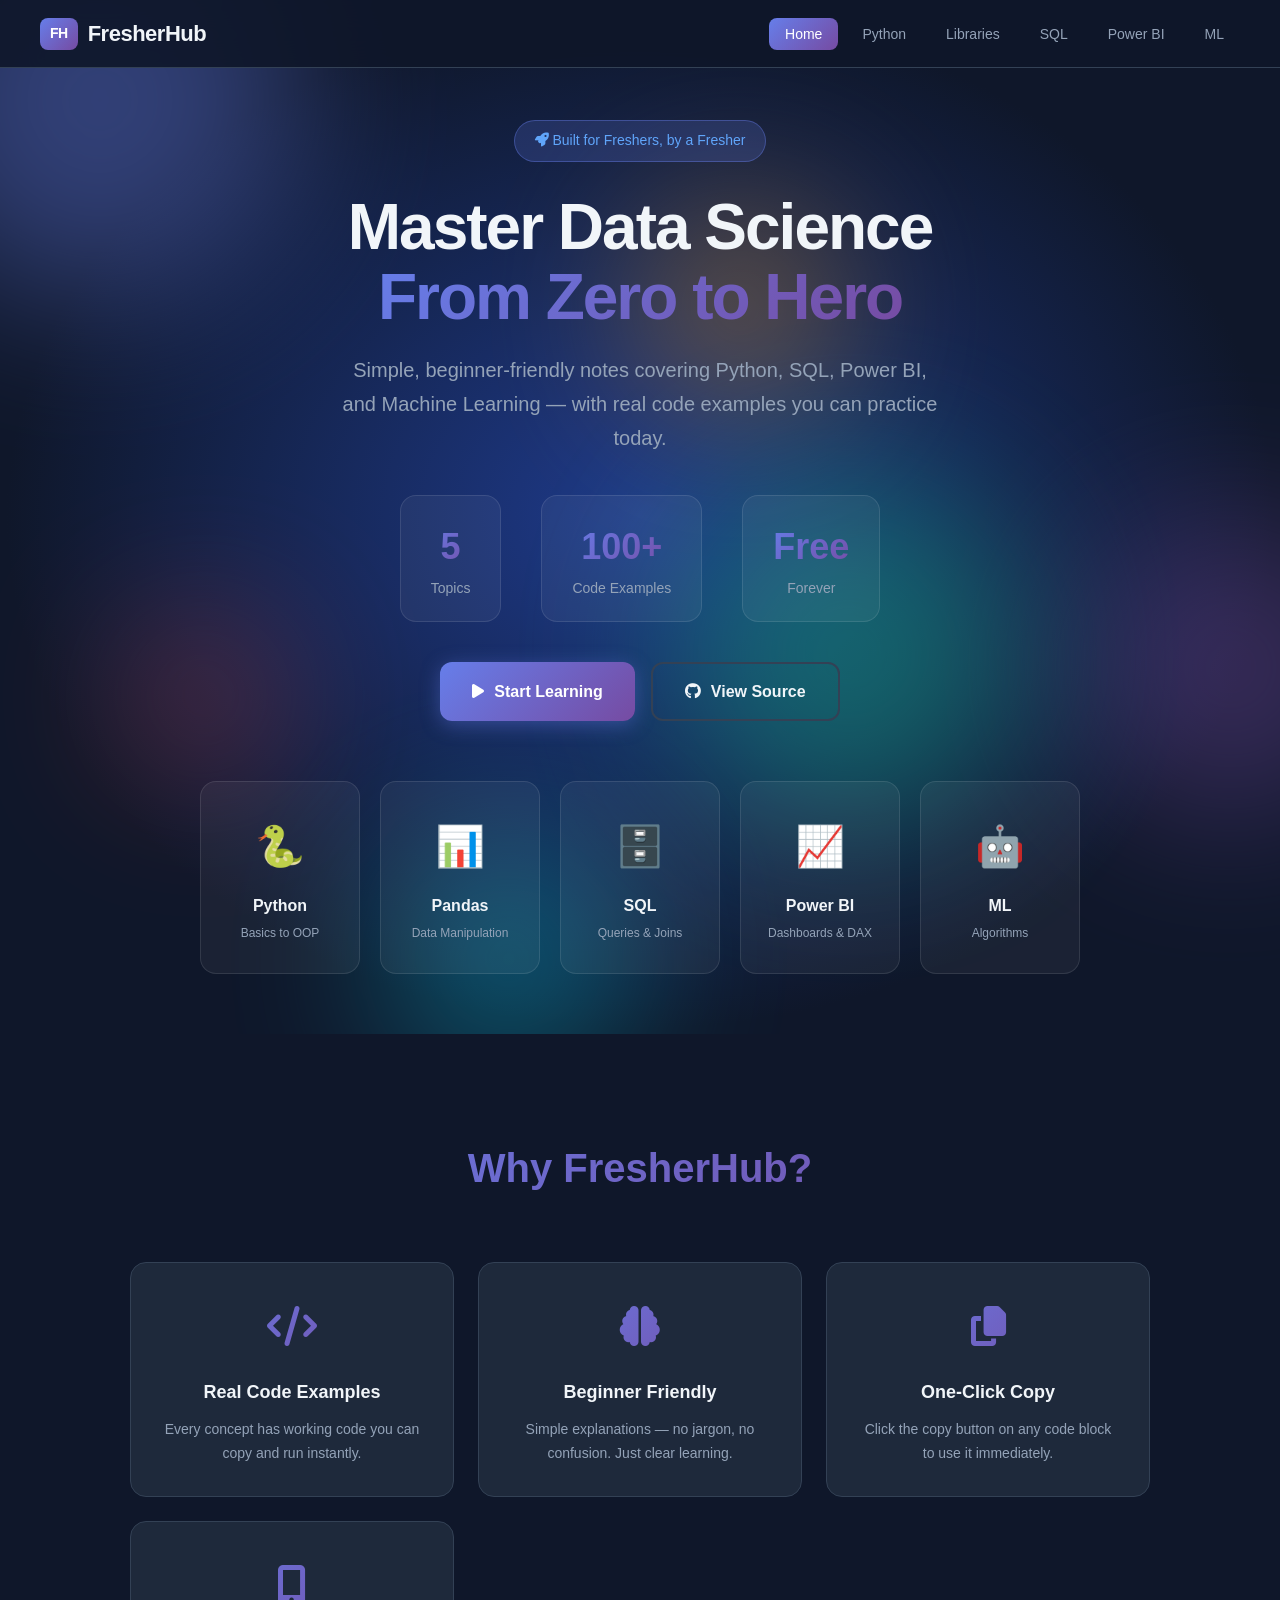
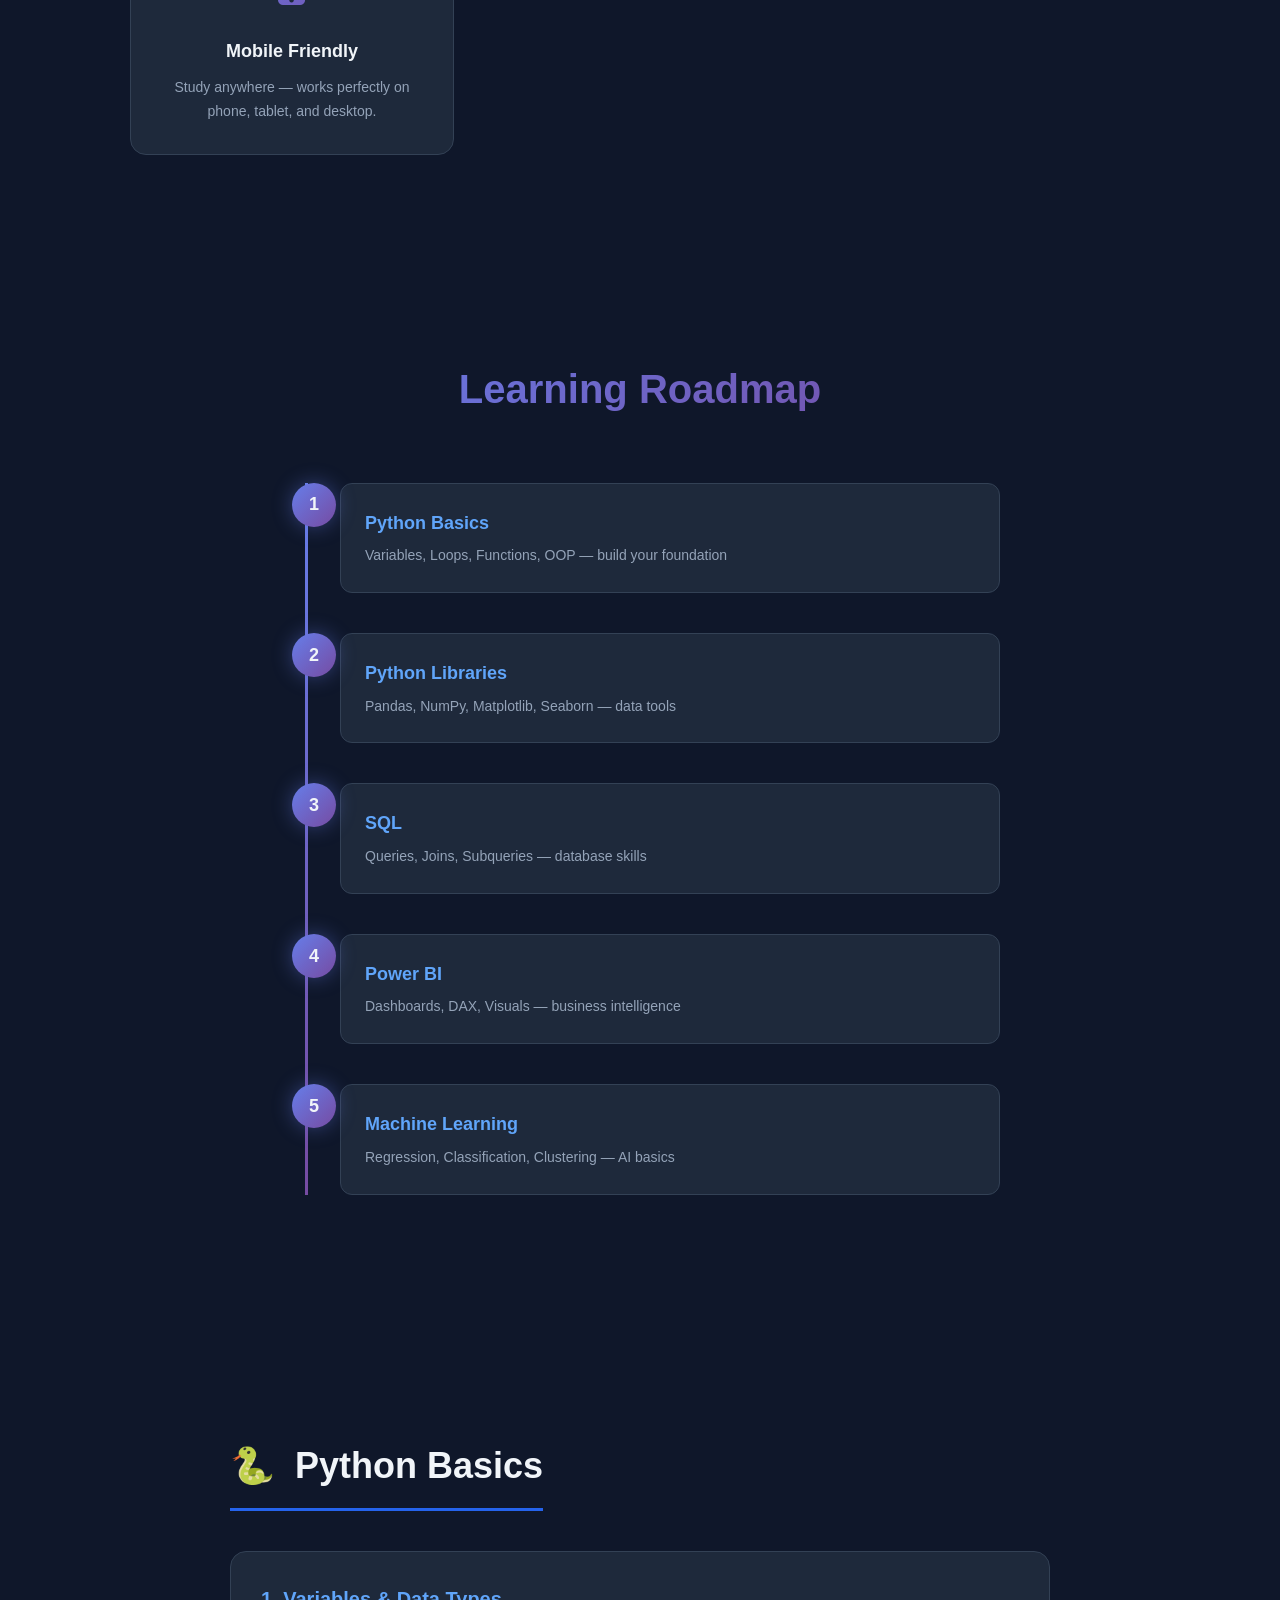
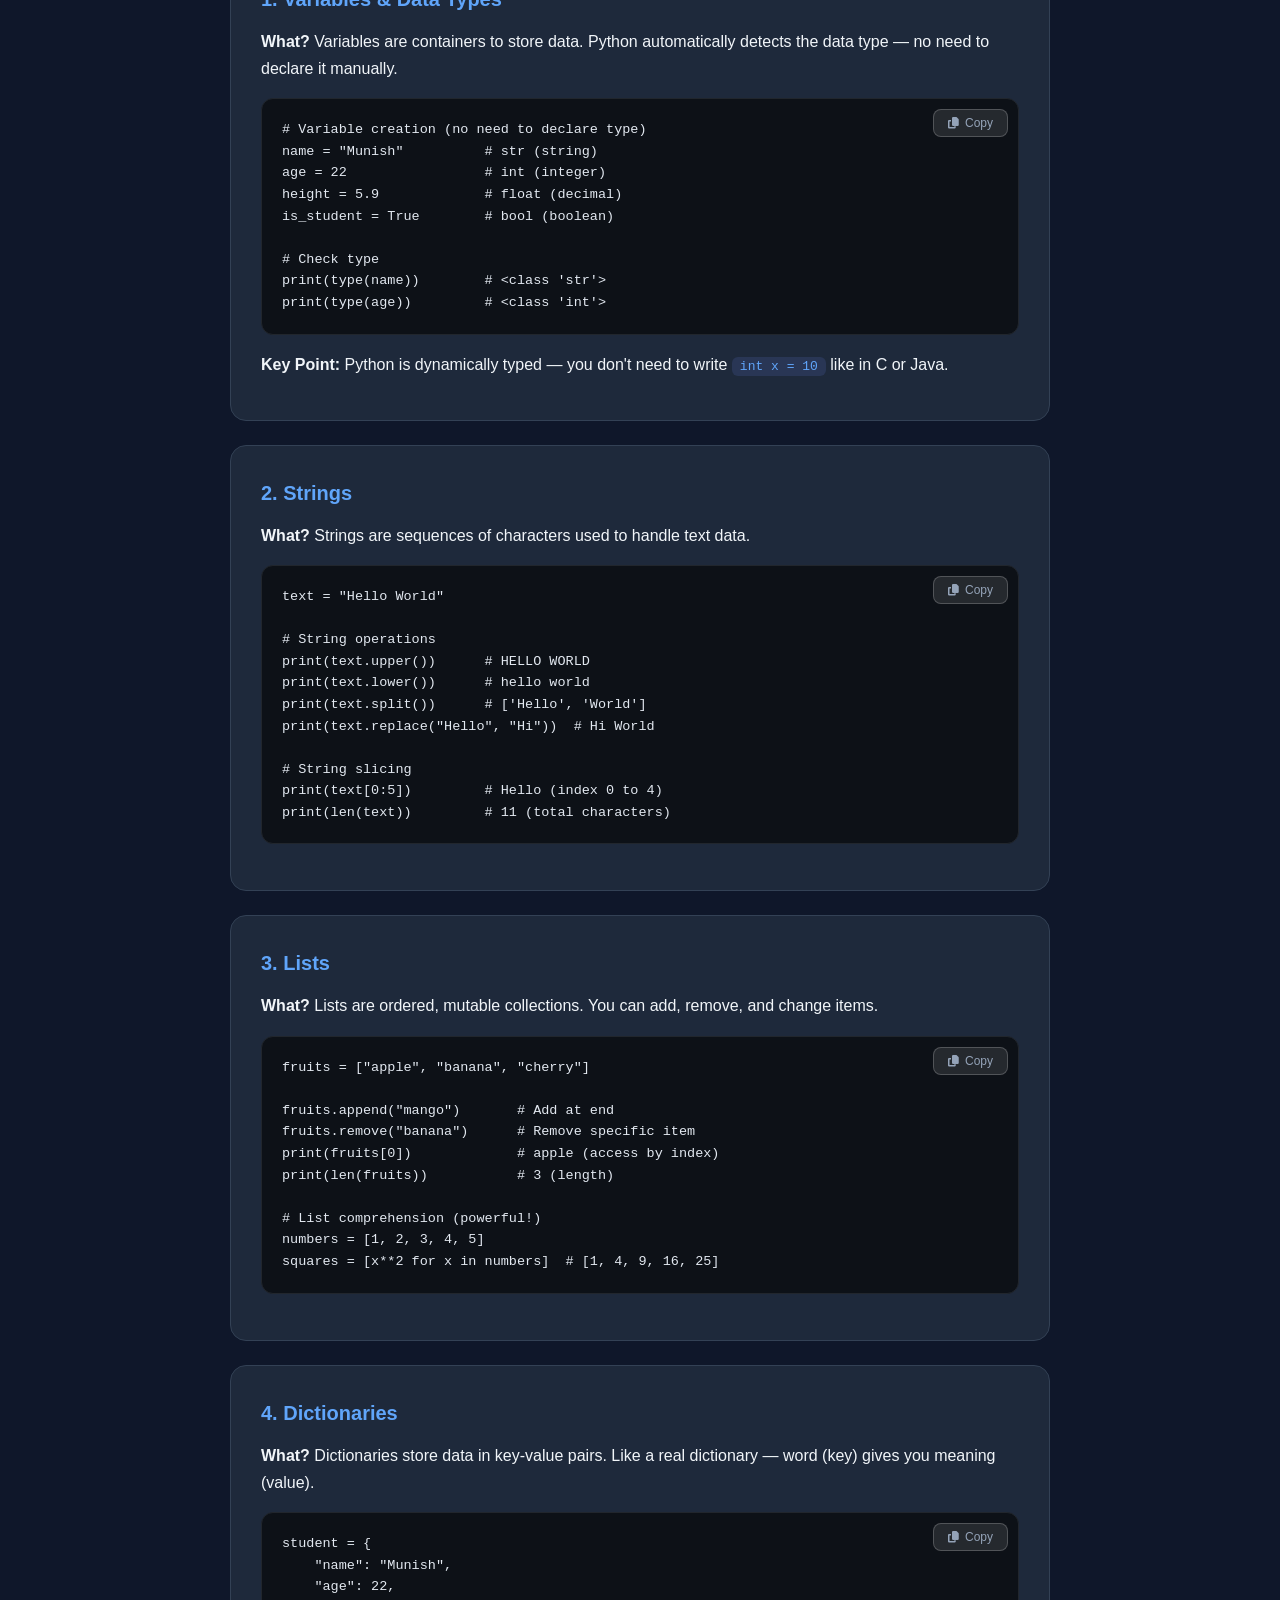
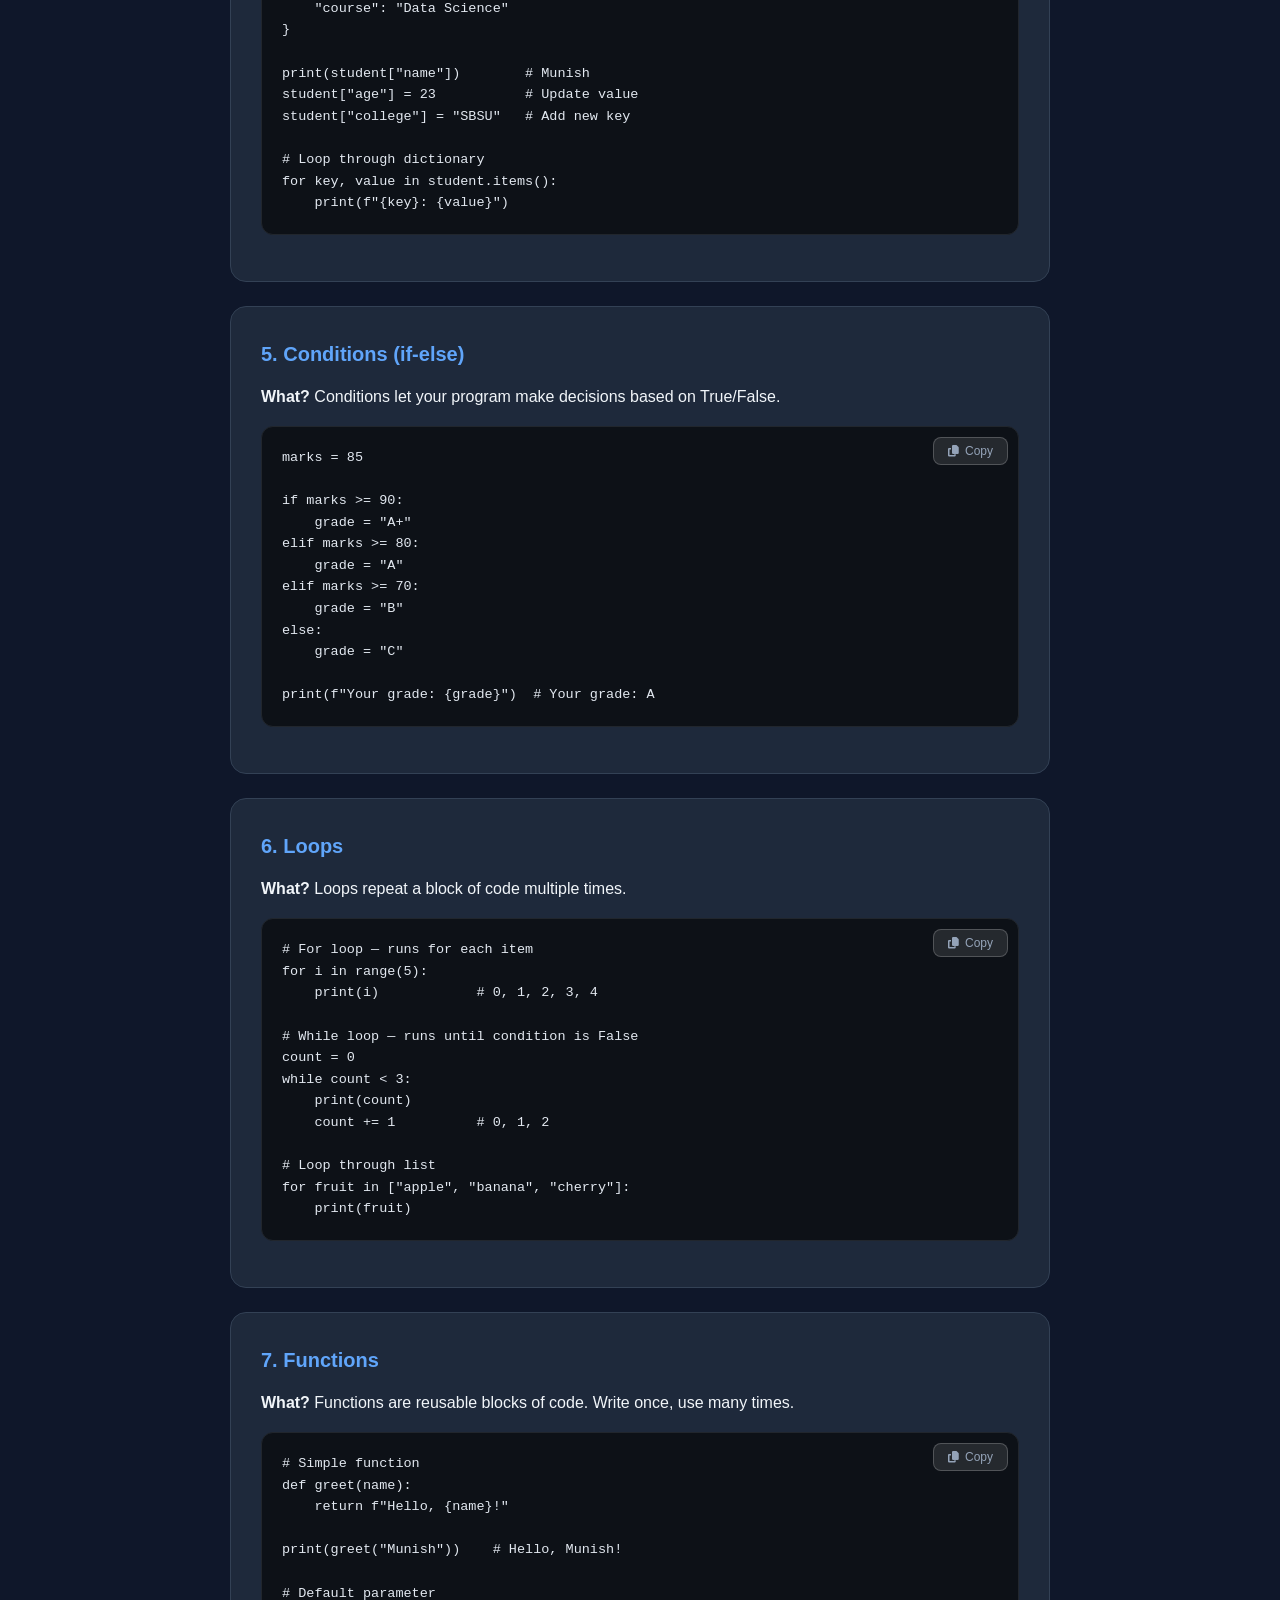
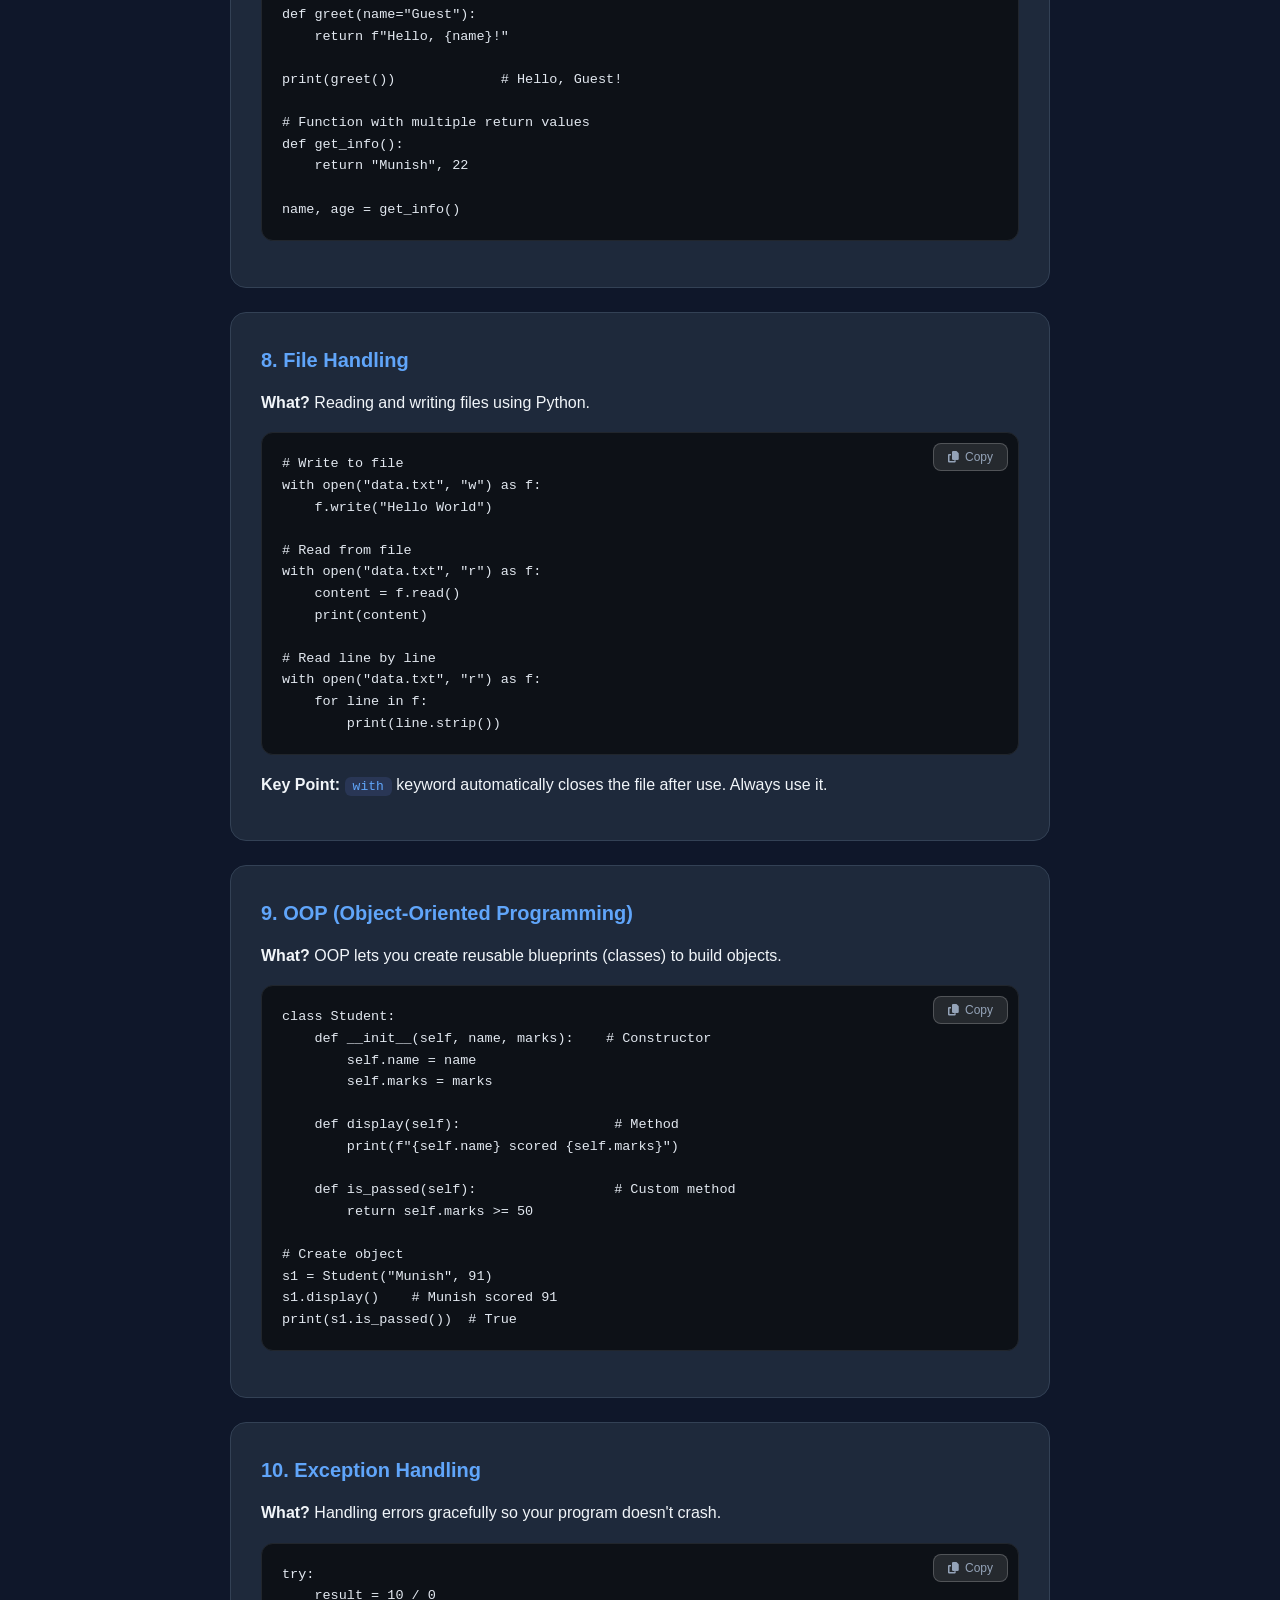
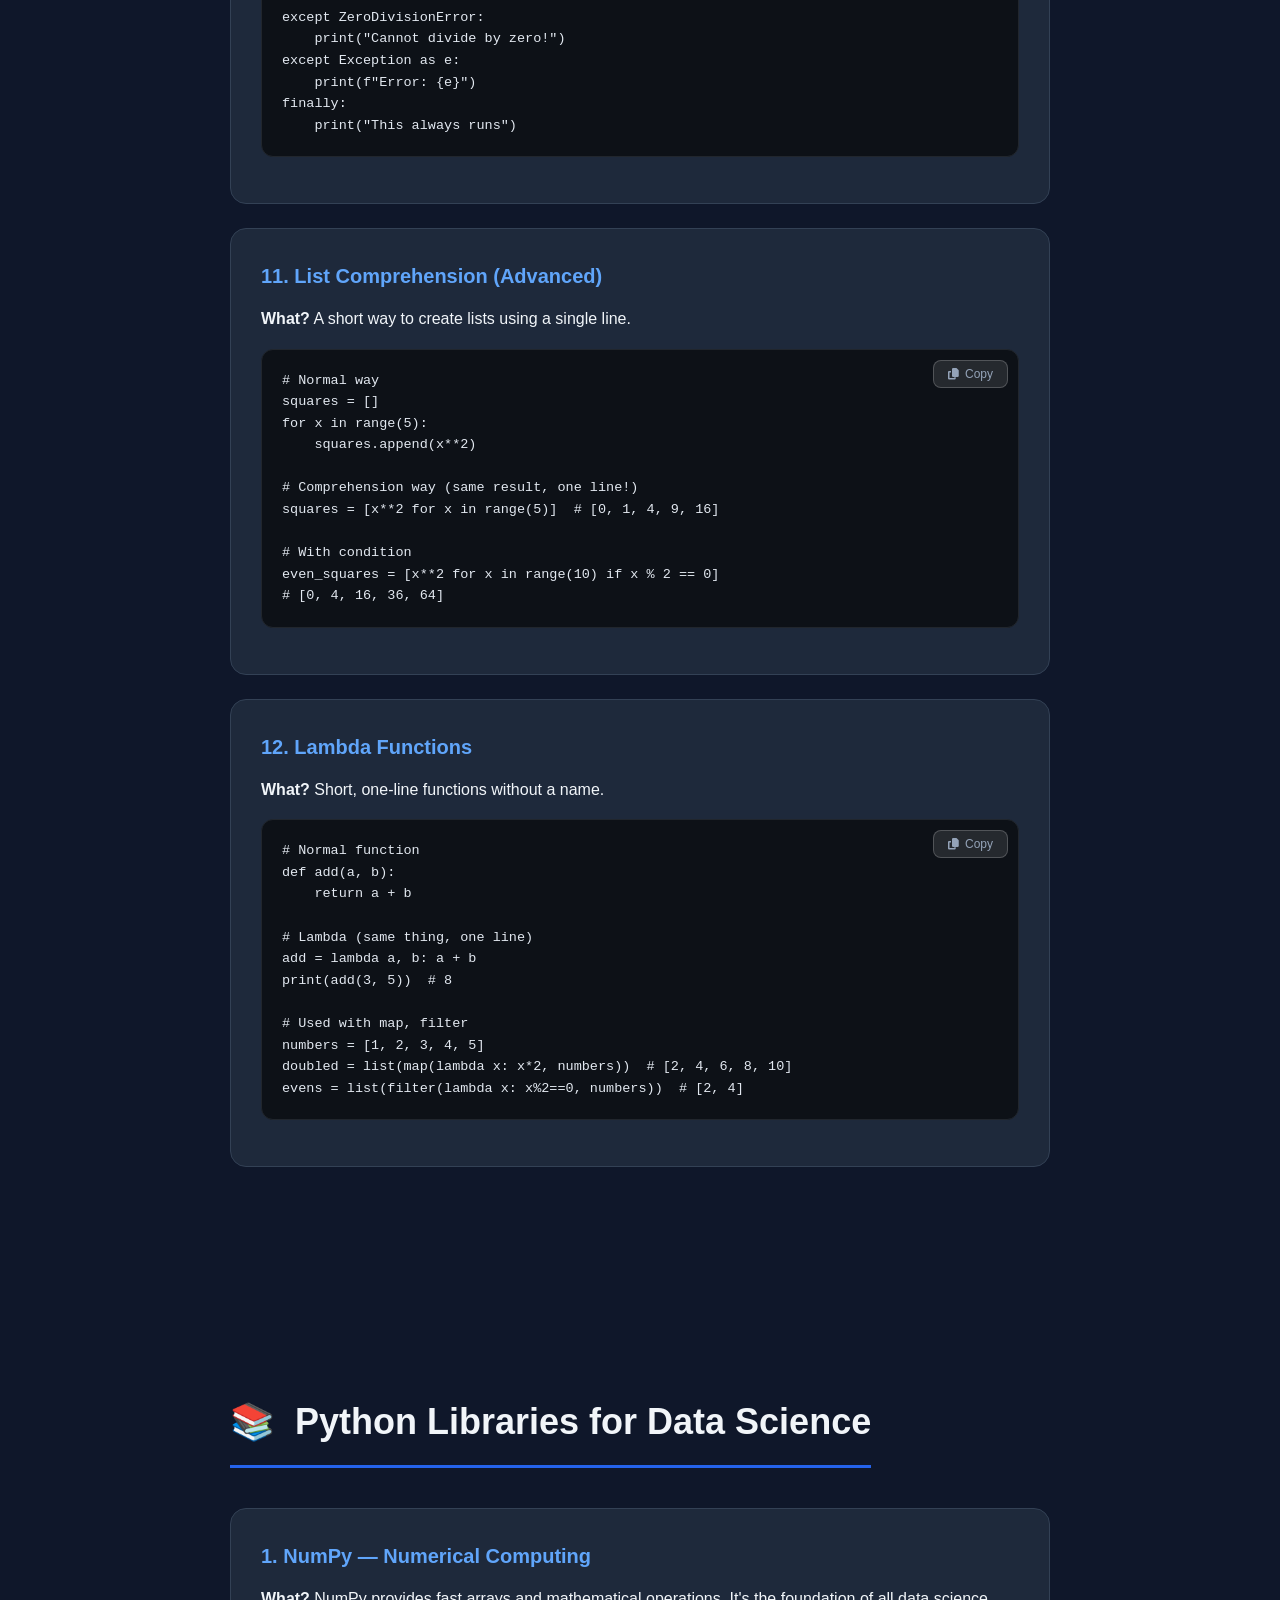
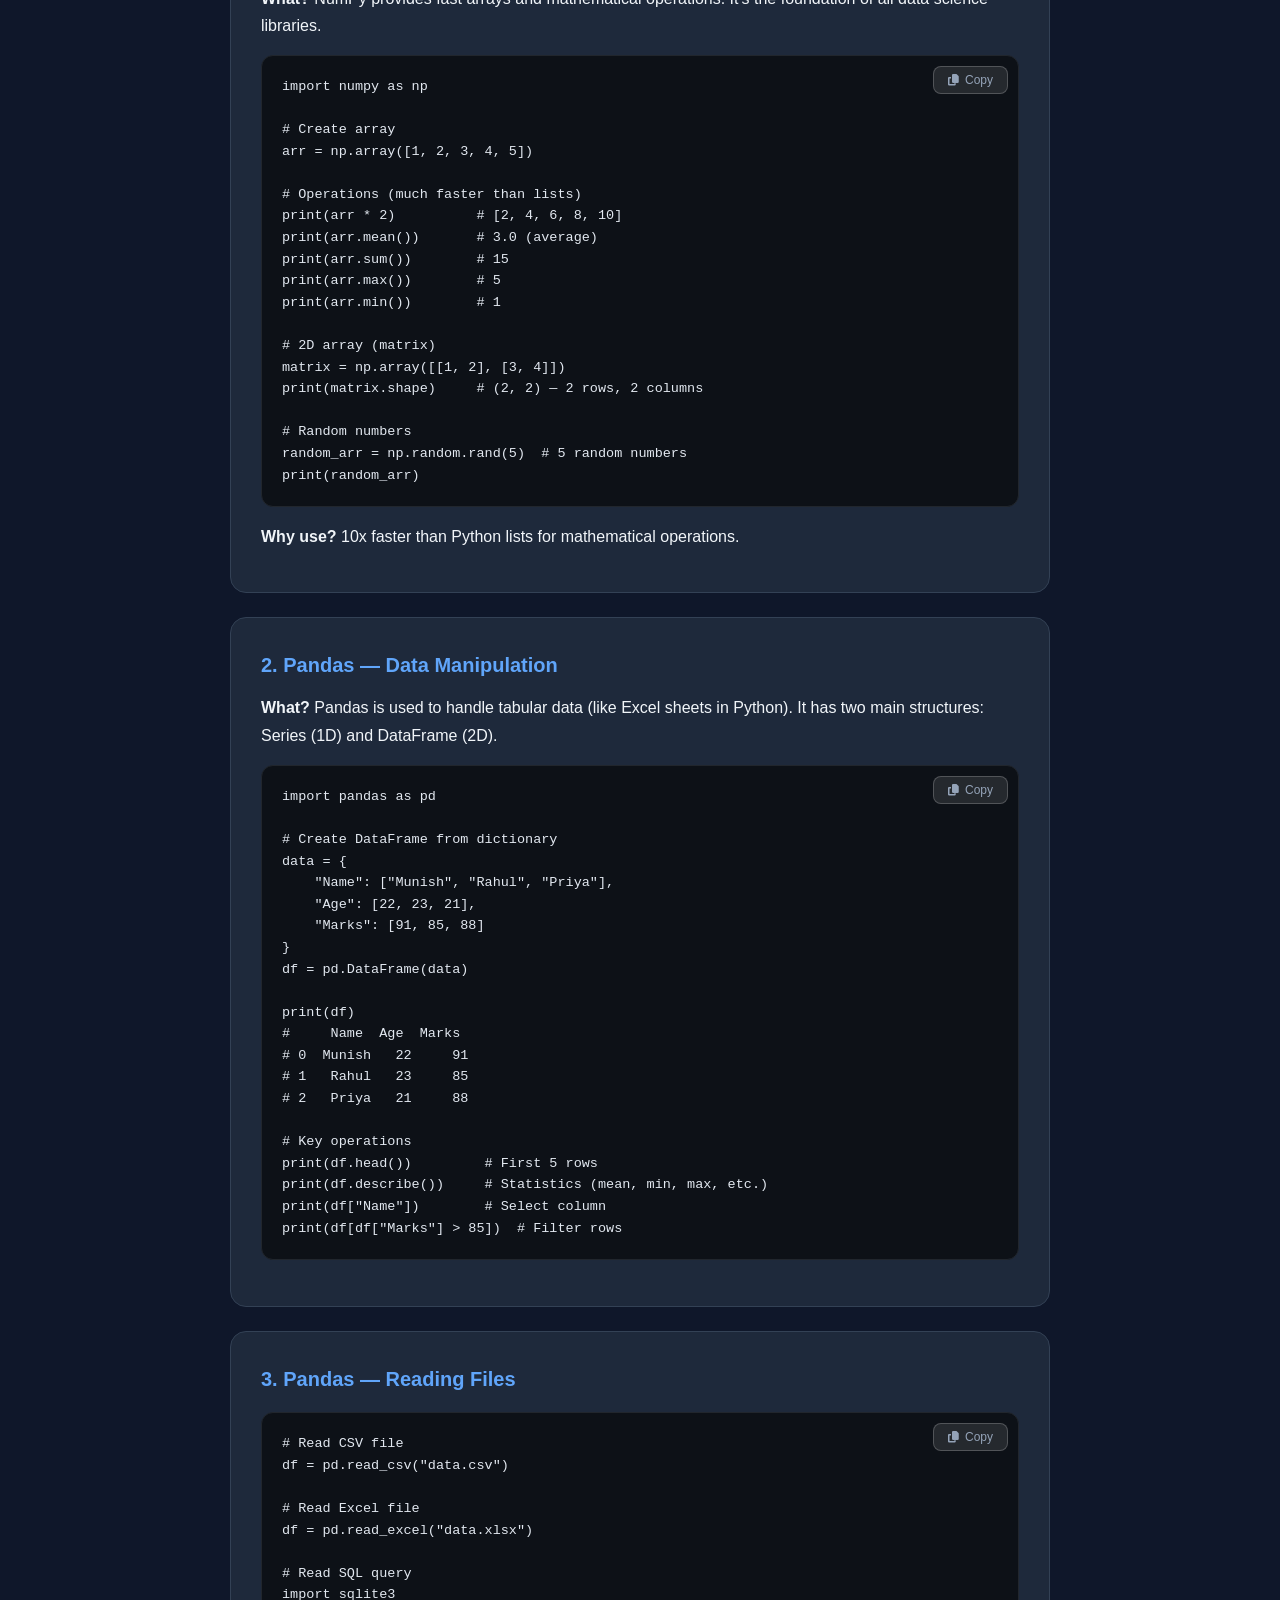
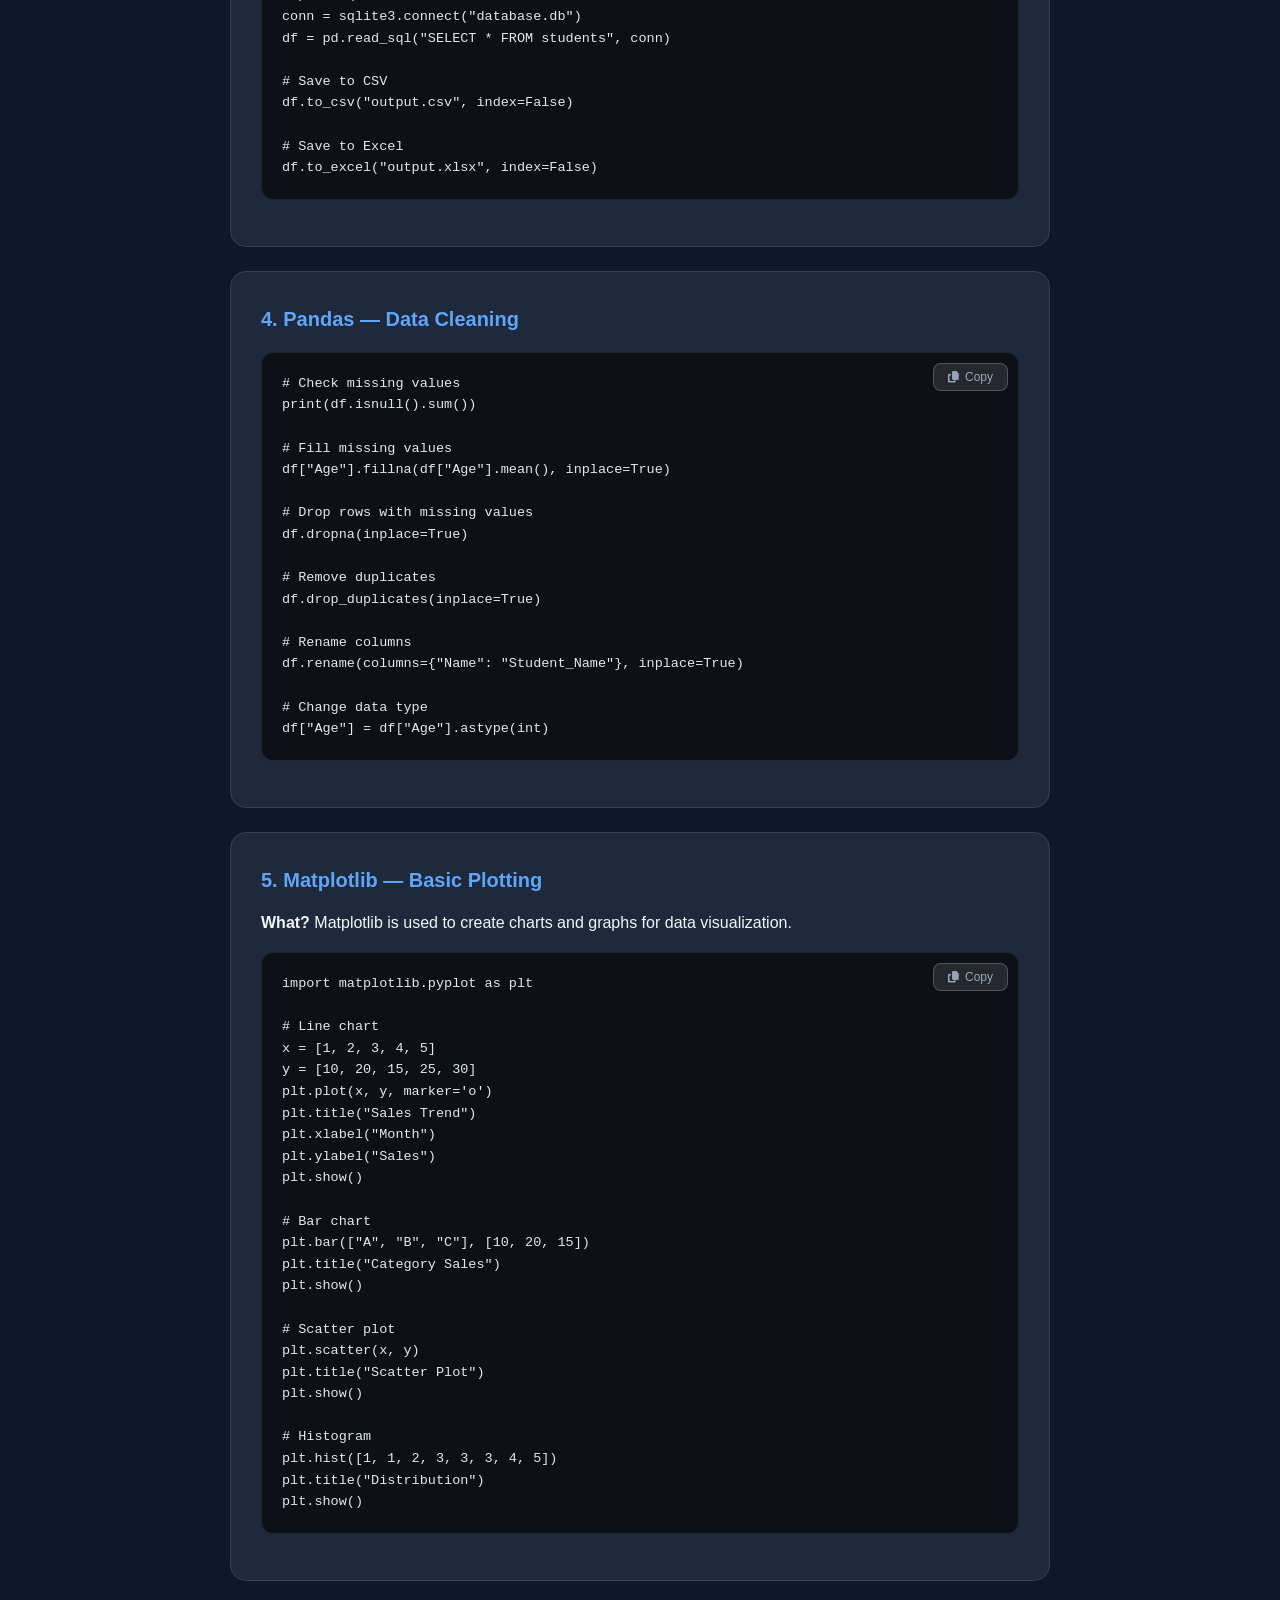
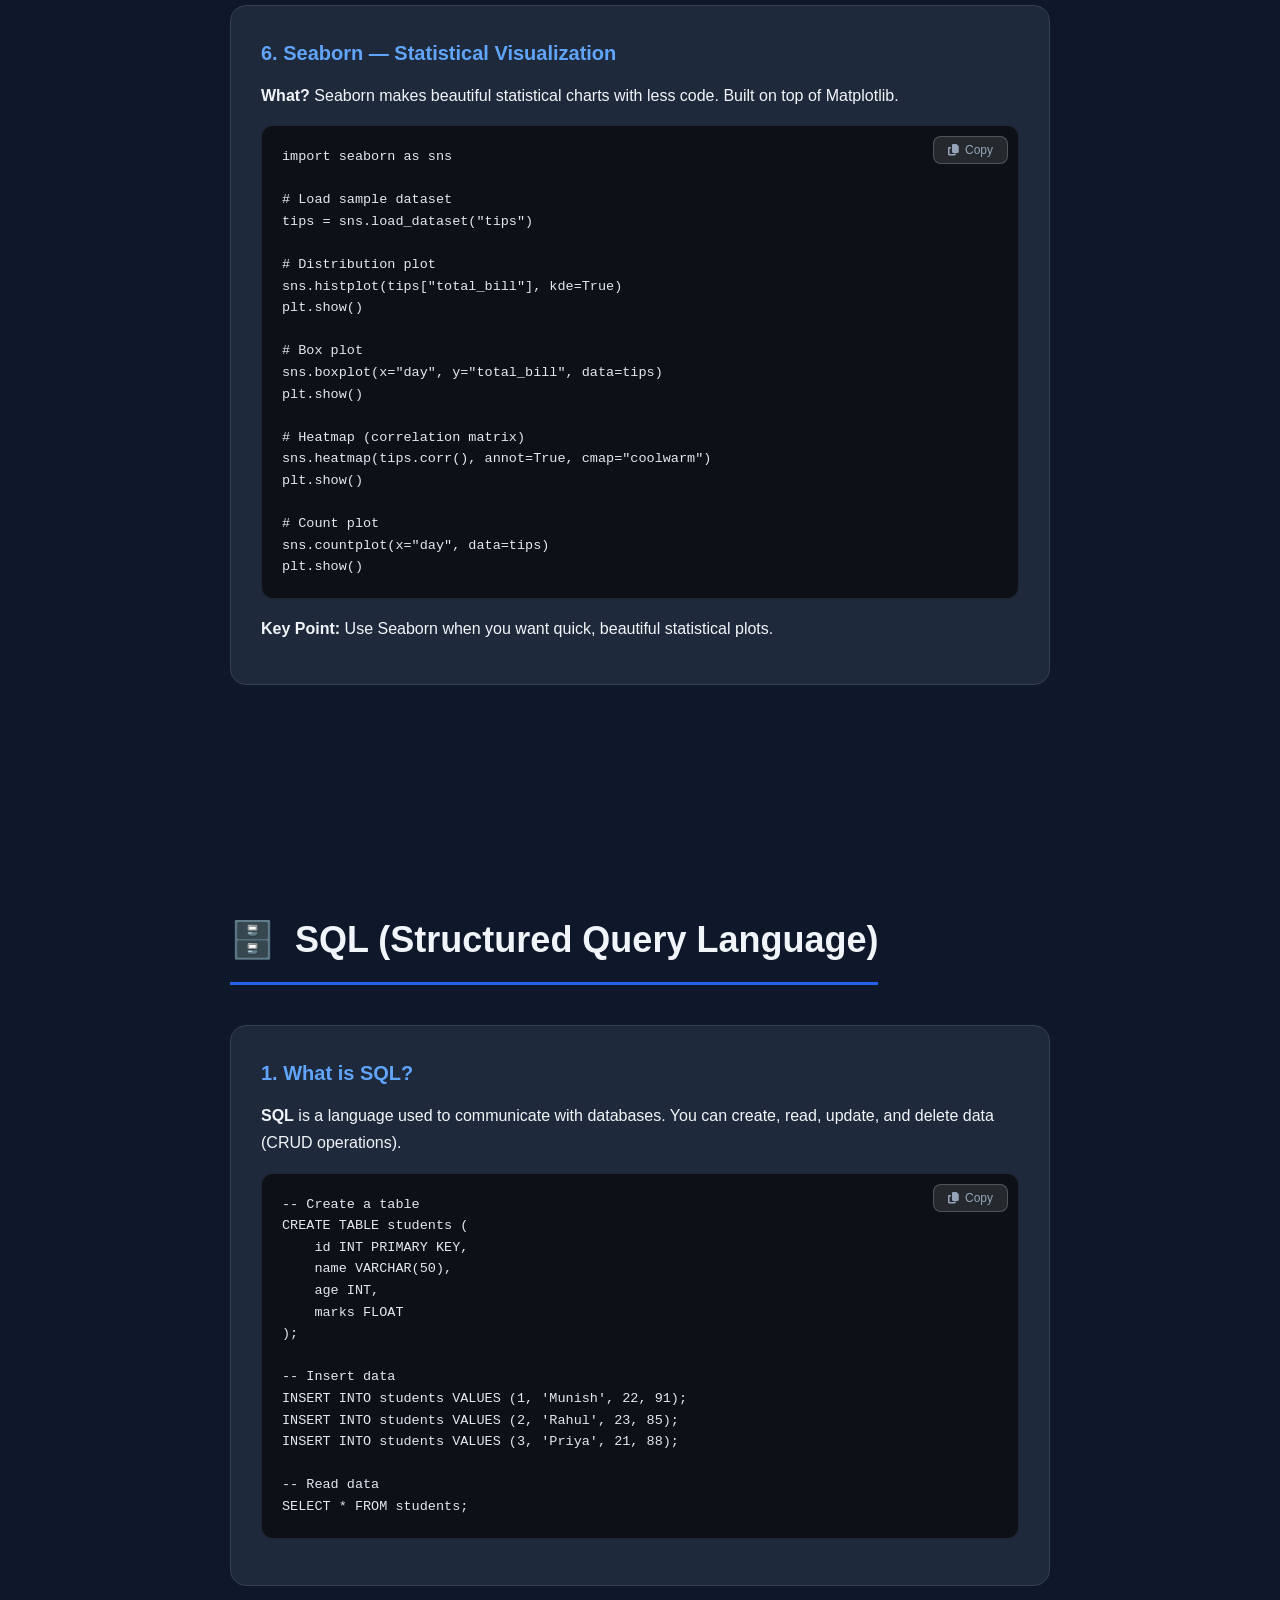
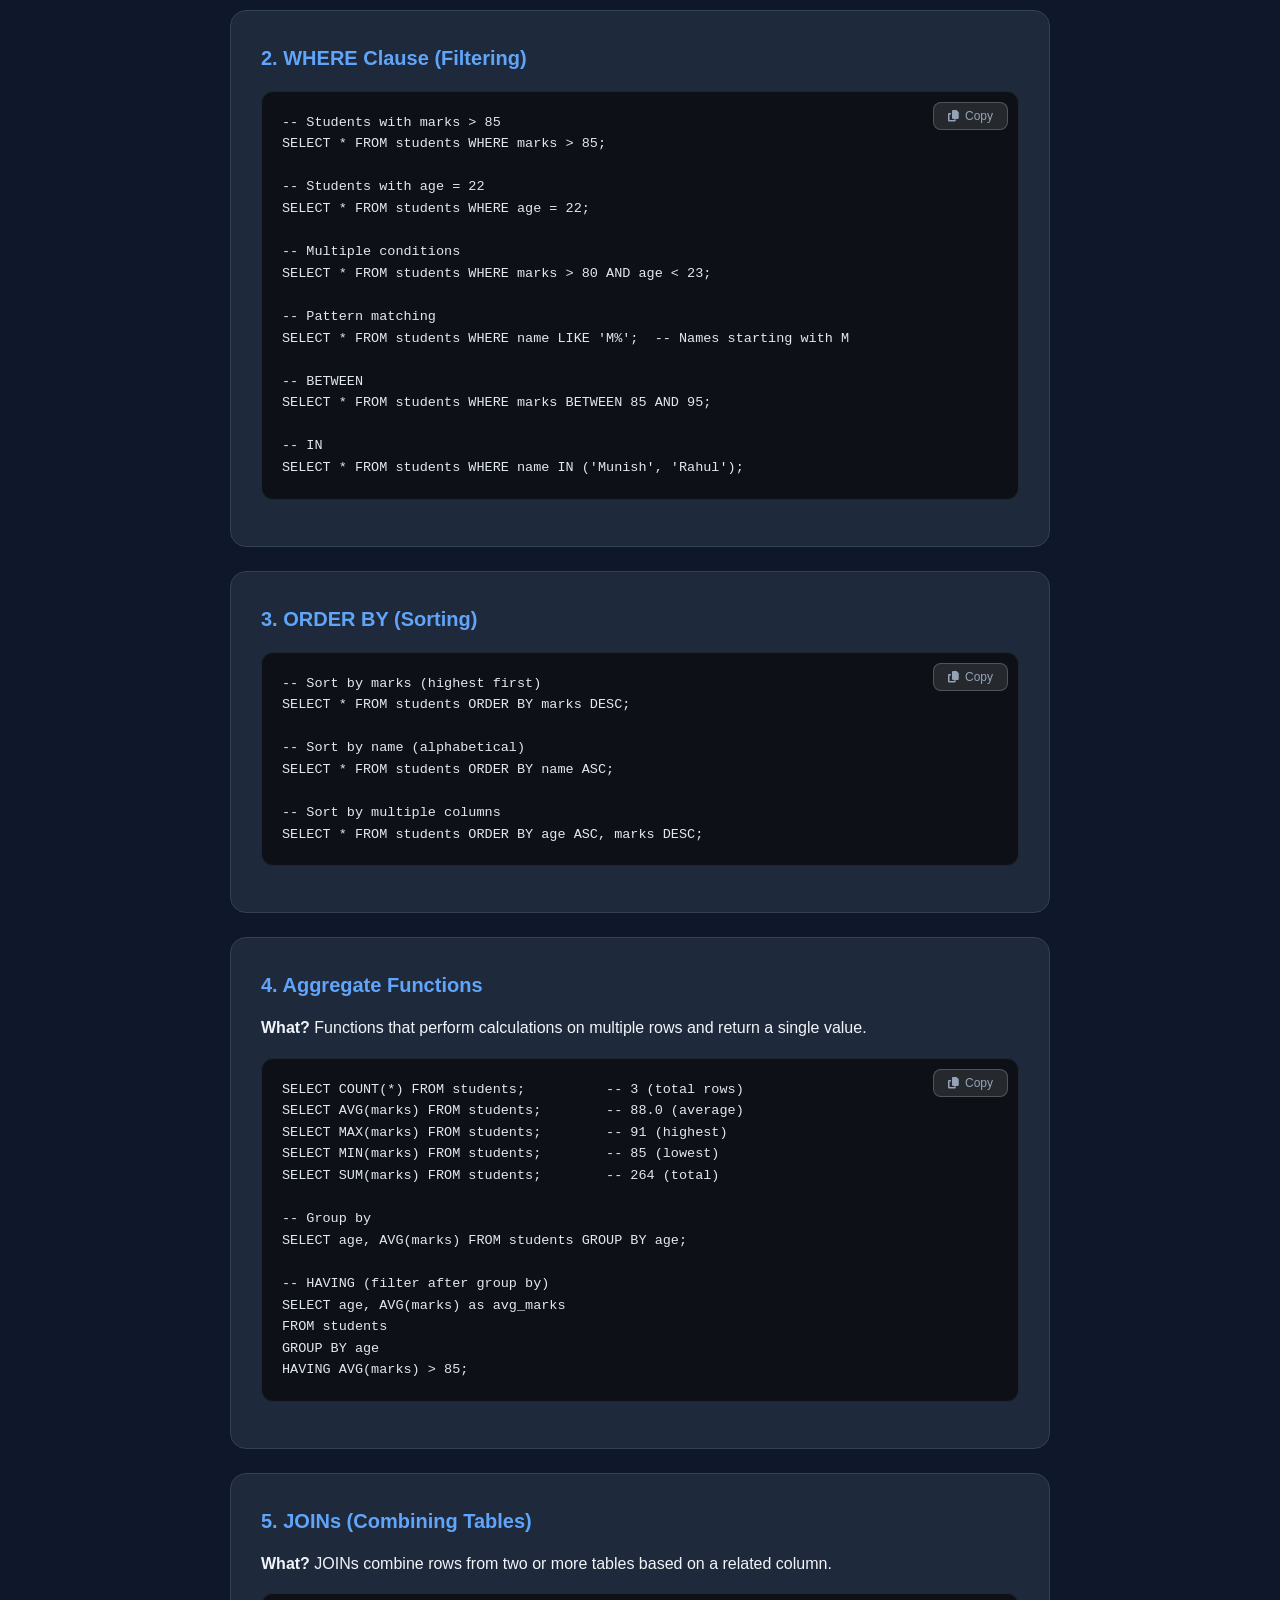
==== commit ca2b8f3e: "Deploy FresherHub - Learning website for freshers" ====
--- a/index.html
+++ b/index.html
@@ -4,13 +4,17 @@
     <meta charset="UTF-8">
     <meta name="viewport" content="width=device-width, initial-scale=1.0">
     <title>FresherHub - Learn Data Science from Scratch</title>
+    <link rel="stylesheet" href="https://cdnjs.cloudflare.com/ajax/libs/font-awesome/6.4.0/css/all.min.css">
     <link rel="stylesheet" href="style.css">
 </head>
 <body>
 
 <!-- NAVIGATION -->
 <nav class="navbar">
-    <div class="nav-brand">FresherHub</div>
+    <div class="nav-brand">
+        <span class="brand-icon">FH</span>
+        FresherHub
+    </div>
     <ul class="nav-links">
         <li><a href="#home" class="active">Home</a></li>
         <li><a href="#python">Python</a></li>
@@ -19,47 +23,162 @@
         <li><a href="#powerbi">Power BI</a></li>
         <li><a href="#ml">ML</a></li>
     </ul>
-    <div class="hamburger" onclick="toggleMenu()">☰</div>
+    <div class="hamburger" onclick="toggleMenu()">
+        <span></span><span></span><span></span>
+    </div>
 </nav>
 
-<!-- HERO SECTION -->
+<!-- ==================== HERO SECTION ==================== -->
 <section id="home" class="hero">
-    <h1>Learn Data Science from Scratch</h1>
-    <p>Simple, beginner-friendly notes for Python, SQL, Power BI, and Machine Learning</p>
-    <div class="hero-cards">
-        <a href="#python" class="hero-card">
-            <h3>🐍 Python</h3>
-            <p>Variables, Loops, Functions, OOP</p>
-        </a>
-        <a href="#libraries" class="hero-card">
-            <h3>📚 Libraries</h3>
-            <p>Pandas, NumPy, Matplotlib, Seaborn</p>
-        </a>
-        <a href="#sql" class="hero-card">
-            <h3>🗄️ SQL</h3>
-            <p>Queries, Joins, Subqueries</p>
-        </a>
-        <a href="#powerbi" class="hero-card">
-            <h3>📊 Power BI</h3>
-            <p>Dashboards, DAX, Visuals</p>
-        </a>
-        <a href="#ml" class="hero-card">
-            <h3>🤖 Machine Learning</h3>
-            <p>Regression, Classification, Clustering</p>
-        </a>
+    <div class="hero-bg">
+        <div class="floating-shape shape1"></div>
+        <div class="floating-shape shape2"></div>
+        <div class="floating-shape shape3"></div>
+        <div class="floating-shape shape4"></div>
+        <div class="floating-shape shape5"></div>
+        <div class="floating-shape shape6"></div>
+    </div>
+
+    <div class="hero-content">
+        <div class="hero-badge">
+            <i class="fas fa-rocket"></i> Built for Freshers, by a Fresher
+        </div>
+        <h1>Master Data Science<br><span class="gradient-text">From Zero to Hero</span></h1>
+        <p class="hero-desc">Simple, beginner-friendly notes covering Python, SQL, Power BI, and Machine Learning — with real code examples you can practice today.</p>
+
+        <div class="hero-stats">
+            <div class="stat-card">
+                <div class="stat-number">5</div>
+                <div class="stat-label">Topics</div>
+            </div>
+            <div class="stat-card">
+                <div class="stat-number">100+</div>
+                <div class="stat-label">Code Examples</div>
+            </div>
+            <div class="stat-card">
+                <div class="stat-number">Free</div>
+                <div class="stat-label">Forever</div>
+            </div>
+        </div>
+
+        <div class="hero-buttons">
+            <a href="#python" class="btn btn-primary">
+                <i class="fas fa-play"></i> Start Learning
+            </a>
+            <a href="https://github.com/munishverma" target="_blank" class="btn btn-outline">
+                <i class="fab fa-github"></i> View Source
+            </a>
+        </div>
+    </div>
+
+    <div class="hero-cards-3d">
+        <div class="card-3d" style="--delay: 0s;">
+            <div class="card-3d-icon">🐍</div>
+            <h3>Python</h3>
+            <p>Basics to OOP</p>
+        </div>
+        <div class="card-3d" style="--delay: 0.1s;">
+            <div class="card-3d-icon">📊</div>
+            <h3>Pandas</h3>
+            <p>Data Manipulation</p>
+        </div>
+        <div class="card-3d" style="--delay: 0.2s;">
+            <div class="card-3d-icon">🗄️</div>
+            <h3>SQL</h3>
+            <p>Queries & Joins</p>
+        </div>
+        <div class="card-3d" style="--delay: 0.3s;">
+            <div class="card-3d-icon">📈</div>
+            <h3>Power BI</h3>
+            <p>Dashboards & DAX</p>
+        </div>
+        <div class="card-3d" style="--delay: 0.4s;">
+            <div class="card-3d-icon">🤖</div>
+            <h3>ML</h3>
+            <p>Algorithms</p>
+        </div>
+    </div>
+</section>
+
+<!-- ==================== FEATURES SECTION ==================== -->
+<section class="features-section">
+    <h2 class="section-title">Why FresherHub?</h2>
+    <div class="features-grid">
+        <div class="feature-card">
+            <div class="feature-icon"><i class="fas fa-code"></i></div>
+            <h3>Real Code Examples</h3>
+            <p>Every concept has working code you can copy and run instantly.</p>
+        </div>
+        <div class="feature-card">
+            <div class="feature-icon"><i class="fas fa-brain"></i></div>
+            <h3>Beginner Friendly</h3>
+            <p>Simple explanations — no jargon, no confusion. Just clear learning.</p>
+        </div>
+        <div class="feature-card">
+            <div class="feature-icon"><i class="fas fa-copy"></i></div>
+            <h3>One-Click Copy</h3>
+            <p>Click the copy button on any code block to use it immediately.</p>
+        </div>
+        <div class="feature-card">
+            <div class="feature-icon"><i class="fas fa-mobile-alt"></i></div>
+            <h3>Mobile Friendly</h3>
+            <p>Study anywhere — works perfectly on phone, tablet, and desktop.</p>
+        </div>
+    </div>
+</section>
+
+<!-- ==================== ROADMAP SECTION ==================== -->
+<section class="roadmap-section">
+    <h2 class="section-title">Learning Roadmap</h2>
+    <div class="roadmap">
+        <div class="roadmap-item">
+            <div class="roadmap-number">1</div>
+            <div class="roadmap-content">
+                <h3>Python Basics</h3>
+                <p>Variables, Loops, Functions, OOP — build your foundation</p>
+            </div>
+        </div>
+        <div class="roadmap-item">
+            <div class="roadmap-number">2</div>
+            <div class="roadmap-content">
+                <h3>Python Libraries</h3>
+                <p>Pandas, NumPy, Matplotlib, Seaborn — data tools</p>
+            </div>
+        </div>
+        <div class="roadmap-item">
+            <div class="roadmap-number">3</div>
+            <div class="roadmap-content">
+                <h3>SQL</h3>
+                <p>Queries, Joins, Subqueries — database skills</p>
+            </div>
+        </div>
+        <div class="roadmap-item">
+            <div class="roadmap-number">4</div>
+            <div class="roadmap-content">
+                <h3>Power BI</h3>
+                <p>Dashboards, DAX, Visuals — business intelligence</p>
+            </div>
+        </div>
+        <div class="roadmap-item">
+            <div class="roadmap-number">5</div>
+            <div class="roadmap-content">
+                <h3>Machine Learning</h3>
+                <p>Regression, Classification, Clustering — AI basics</p>
+            </div>
+        </div>
     </div>
 </section>
 
 <!-- ==================== PYTHON SECTION ==================== -->
 <section id="python" class="content-section">
-    <h2>🐍 Python Basics</h2>
+    <h2><span class="section-icon">🐍</span> Python Basics</h2>
 
     <div class="topic">
         <h3>1. Variables & Data Types</h3>
-        <p><strong>What?</strong> Variables are containers to store data. Python automatically detects the data type.</p>
-        <div class="code-block">
-<pre>
-# Variable creation (no need to declare type)
+        <p><strong>What?</strong> Variables are containers to store data. Python automatically detects the data type — no need to declare it manually.</p>
+        <div class="code-block">
+            <button class="copy-btn" onclick="copyCode(this)"><i class="fas fa-copy"></i> Copy</button>
+<pre><code># Variable creation (no need to declare type)
 name = "Munish"          # str (string)
 age = 22                 # int (integer)
 height = 5.9             # float (decimal)
@@ -67,17 +186,17 @@
 
 # Check type
 print(type(name))        # &lt;class 'str'&gt;
-</pre>
-        </div>
-        <p><strong>Key Point:</strong> Python is dynamically typed — you don't need to write <code>int x = 10</code> like C/Java.</p>
+print(type(age))         # &lt;class 'int'&gt;</code></pre>
+        </div>
+        <p><strong>Key Point:</strong> Python is dynamically typed — you don't need to write <code>int x = 10</code> like in C or Java.</p>
     </div>
 
     <div class="topic">
         <h3>2. Strings</h3>
         <p><strong>What?</strong> Strings are sequences of characters used to handle text data.</p>
         <div class="code-block">
-<pre>
-text = "Hello World"
+            <button class="copy-btn" onclick="copyCode(this)"><i class="fas fa-copy"></i> Copy</button>
+<pre><code>text = "Hello World"
 
 # String operations
 print(text.upper())      # HELLO WORLD
@@ -87,7 +206,7 @@
 
 # String slicing
 print(text[0:5])         # Hello (index 0 to 4)
-</pre>
+print(len(text))         # 11 (total characters)</code></pre>
         </div>
     </div>
 
@@ -95,27 +214,26 @@
         <h3>3. Lists</h3>
         <p><strong>What?</strong> Lists are ordered, mutable collections. You can add, remove, and change items.</p>
         <div class="code-block">
-<pre>
-fruits = ["apple", "banana", "cherry"]
+            <button class="copy-btn" onclick="copyCode(this)"><i class="fas fa-copy"></i> Copy</button>
+<pre><code>fruits = ["apple", "banana", "cherry"]
 
 fruits.append("mango")       # Add at end
 fruits.remove("banana")      # Remove specific item
 print(fruits[0])             # apple (access by index)
 print(len(fruits))           # 3 (length)
 
-# List comprehension
+# List comprehension (powerful!)
 numbers = [1, 2, 3, 4, 5]
-squares = [x**2 for x in numbers]  # [1, 4, 9, 16, 25]
-</pre>
+squares = [x**2 for x in numbers]  # [1, 4, 9, 16, 25]</code></pre>
         </div>
     </div>
 
     <div class="topic">
         <h3>4. Dictionaries</h3>
-        <p><strong>What?</strong> Dictionaries store data in key-value pairs. Like a real dictionary — word (key) → meaning (value).</p>
-        <div class="code-block">
-<pre>
-student = {
+        <p><strong>What?</strong> Dictionaries store data in key-value pairs. Like a real dictionary — word (key) gives you meaning (value).</p>
+        <div class="code-block">
+            <button class="copy-btn" onclick="copyCode(this)"><i class="fas fa-copy"></i> Copy</button>
+<pre><code>student = {
     "name": "Munish",
     "age": 22,
     "course": "Data Science"
@@ -127,8 +245,7 @@
 
 # Loop through dictionary
 for key, value in student.items():
-    print(f"{key}: {value}")
-</pre>
+    print(f"{key}: {value}")</code></pre>
         </div>
     </div>
 
@@ -136,8 +253,8 @@
         <h3>5. Conditions (if-else)</h3>
         <p><strong>What?</strong> Conditions let your program make decisions based on True/False.</p>
         <div class="code-block">
-<pre>
-marks = 85
+            <button class="copy-btn" onclick="copyCode(this)"><i class="fas fa-copy"></i> Copy</button>
+<pre><code>marks = 85
 
 if marks >= 90:
     grade = "A+"
@@ -148,8 +265,7 @@
 else:
     grade = "C"
 
-print(f"Your grade: {grade}")  # Your grade: A
-</pre>
+print(f"Your grade: {grade}")  # Your grade: A</code></pre>
         </div>
     </div>
 
@@ -157,8 +273,8 @@
         <h3>6. Loops</h3>
         <p><strong>What?</strong> Loops repeat a block of code multiple times.</p>
         <div class="code-block">
-<pre>
-# For loop — runs for each item
+            <button class="copy-btn" onclick="copyCode(this)"><i class="fas fa-copy"></i> Copy</button>
+<pre><code># For loop — runs for each item
 for i in range(5):
     print(i)            # 0, 1, 2, 3, 4
 
@@ -167,7 +283,10 @@
 while count < 3:
     print(count)
     count += 1          # 0, 1, 2
-</pre>
+
+# Loop through list
+for fruit in ["apple", "banana", "cherry"]:
+    print(fruit)</code></pre>
         </div>
     </div>
 
@@ -175,8 +294,8 @@
         <h3>7. Functions</h3>
         <p><strong>What?</strong> Functions are reusable blocks of code. Write once, use many times.</p>
         <div class="code-block">
-<pre>
-# Simple function
+            <button class="copy-btn" onclick="copyCode(this)"><i class="fas fa-copy"></i> Copy</button>
+<pre><code># Simple function
 def greet(name):
     return f"Hello, {name}!"
 
@@ -187,7 +306,12 @@
     return f"Hello, {name}!"
 
 print(greet())             # Hello, Guest!
-</pre>
+
+# Function with multiple return values
+def get_info():
+    return "Munish", 22
+
+name, age = get_info()</code></pre>
         </div>
     </div>
 
@@ -195,8 +319,8 @@
         <h3>8. File Handling</h3>
         <p><strong>What?</strong> Reading and writing files using Python.</p>
         <div class="code-block">
-<pre>
-# Write to file
+            <button class="copy-btn" onclick="copyCode(this)"><i class="fas fa-copy"></i> Copy</button>
+<pre><code># Write to file
 with open("data.txt", "w") as f:
     f.write("Hello World")
 
@@ -204,17 +328,21 @@
 with open("data.txt", "r") as f:
     content = f.read()
     print(content)
-</pre>
-        </div>
-        <p><strong>Key Point:</strong> <code>with</code> keyword automatically closes the file after use.</p>
+
+# Read line by line
+with open("data.txt", "r") as f:
+    for line in f:
+        print(line.strip())</code></pre>
+        </div>
+        <p><strong>Key Point:</strong> <code>with</code> keyword automatically closes the file after use. Always use it.</p>
     </div>
 
     <div class="topic">
         <h3>9. OOP (Object-Oriented Programming)</h3>
         <p><strong>What?</strong> OOP lets you create reusable blueprints (classes) to build objects.</p>
         <div class="code-block">
-<pre>
-class Student:
+            <button class="copy-btn" onclick="copyCode(this)"><i class="fas fa-copy"></i> Copy</button>
+<pre><code>class Student:
     def __init__(self, name, marks):    # Constructor
         self.name = name
         self.marks = marks
@@ -222,42 +350,82 @@
     def display(self):                   # Method
         print(f"{self.name} scored {self.marks}")
 
+    def is_passed(self):                 # Custom method
+        return self.marks >= 50
+
 # Create object
 s1 = Student("Munish", 91)
 s1.display()    # Munish scored 91
-</pre>
-        </div>
-        <p><strong>Key Point:</strong> <code>self</code> refers to the current object. <code>__init__</code> is the constructor that runs automatically.</p>
+print(s1.is_passed())  # True</code></pre>
+        </div>
     </div>
 
     <div class="topic">
         <h3>10. Exception Handling</h3>
         <p><strong>What?</strong> Handling errors gracefully so your program doesn't crash.</p>
         <div class="code-block">
-<pre>
-try:
+            <button class="copy-btn" onclick="copyCode(this)"><i class="fas fa-copy"></i> Copy</button>
+<pre><code>try:
     result = 10 / 0
 except ZeroDivisionError:
     print("Cannot divide by zero!")
 except Exception as e:
     print(f"Error: {e}")
 finally:
-    print("This always runs")
-</pre>
+    print("This always runs")</code></pre>
+        </div>
+    </div>
+
+    <div class="topic">
+        <h3>11. List Comprehension (Advanced)</h3>
+        <p><strong>What?</strong> A short way to create lists using a single line.</p>
+        <div class="code-block">
+            <button class="copy-btn" onclick="copyCode(this)"><i class="fas fa-copy"></i> Copy</button>
+<pre><code># Normal way
+squares = []
+for x in range(5):
+    squares.append(x**2)
+
+# Comprehension way (same result, one line!)
+squares = [x**2 for x in range(5)]  # [0, 1, 4, 9, 16]
+
+# With condition
+even_squares = [x**2 for x in range(10) if x % 2 == 0]
+# [0, 4, 16, 36, 64]</code></pre>
+        </div>
+    </div>
+
+    <div class="topic">
+        <h3>12. Lambda Functions</h3>
+        <p><strong>What?</strong> Short, one-line functions without a name.</p>
+        <div class="code-block">
+            <button class="copy-btn" onclick="copyCode(this)"><i class="fas fa-copy"></i> Copy</button>
+<pre><code># Normal function
+def add(a, b):
+    return a + b
+
+# Lambda (same thing, one line)
+add = lambda a, b: a + b
+print(add(3, 5))  # 8
+
+# Used with map, filter
+numbers = [1, 2, 3, 4, 5]
+doubled = list(map(lambda x: x*2, numbers))  # [2, 4, 6, 8, 10]
+evens = list(filter(lambda x: x%2==0, numbers))  # [2, 4]</code></pre>
         </div>
     </div>
 </section>
 
 <!-- ==================== PYTHON LIBRARIES SECTION ==================== -->
 <section id="libraries" class="content-section">
-    <h2>📚 Python Libraries for Data Science</h2>
+    <h2><span class="section-icon">📚</span> Python Libraries for Data Science</h2>
 
     <div class="topic">
         <h3>1. NumPy — Numerical Computing</h3>
         <p><strong>What?</strong> NumPy provides fast arrays and mathematical operations. It's the foundation of all data science libraries.</p>
         <div class="code-block">
-<pre>
-import numpy as np
+            <button class="copy-btn" onclick="copyCode(this)"><i class="fas fa-copy"></i> Copy</button>
+<pre><code>import numpy as np
 
 # Create array
 arr = np.array([1, 2, 3, 4, 5])
@@ -266,11 +434,16 @@
 print(arr * 2)          # [2, 4, 6, 8, 10]
 print(arr.mean())       # 3.0 (average)
 print(arr.sum())        # 15
+print(arr.max())        # 5
+print(arr.min())        # 1
 
 # 2D array (matrix)
 matrix = np.array([[1, 2], [3, 4]])
 print(matrix.shape)     # (2, 2) — 2 rows, 2 columns
-</pre>
+
+# Random numbers
+random_arr = np.random.rand(5)  # 5 random numbers
+print(random_arr)</code></pre>
         </div>
         <p><strong>Why use?</strong> 10x faster than Python lists for mathematical operations.</p>
     </div>
@@ -279,8 +452,8 @@
         <h3>2. Pandas — Data Manipulation</h3>
         <p><strong>What?</strong> Pandas is used to handle tabular data (like Excel sheets in Python). It has two main structures: Series (1D) and DataFrame (2D).</p>
         <div class="code-block">
-<pre>
-import pandas as pd
+            <button class="copy-btn" onclick="copyCode(this)"><i class="fas fa-copy"></i> Copy</button>
+<pre><code>import pandas as pd
 
 # Create DataFrame from dictionary
 data = {
@@ -300,16 +473,15 @@
 print(df.head())         # First 5 rows
 print(df.describe())     # Statistics (mean, min, max, etc.)
 print(df["Name"])        # Select column
-print(df[df["Marks"] > 85])  # Filter rows
-</pre>
+print(df[df["Marks"] > 85])  # Filter rows</code></pre>
         </div>
     </div>
 
     <div class="topic">
         <h3>3. Pandas — Reading Files</h3>
         <div class="code-block">
-<pre>
-# Read CSV file
+            <button class="copy-btn" onclick="copyCode(this)"><i class="fas fa-copy"></i> Copy</button>
+<pre><code># Read CSV file
 df = pd.read_csv("data.csv")
 
 # Read Excel file
@@ -322,15 +494,17 @@
 
 # Save to CSV
 df.to_csv("output.csv", index=False)
-</pre>
+
+# Save to Excel
+df.to_excel("output.xlsx", index=False)</code></pre>
         </div>
     </div>
 
     <div class="topic">
         <h3>4. Pandas — Data Cleaning</h3>
         <div class="code-block">
-<pre>
-# Check missing values
+            <button class="copy-btn" onclick="copyCode(this)"><i class="fas fa-copy"></i> Copy</button>
+<pre><code># Check missing values
 print(df.isnull().sum())
 
 # Fill missing values
@@ -344,7 +518,9 @@
 
 # Rename columns
 df.rename(columns={"Name": "Student_Name"}, inplace=True)
-</pre>
+
+# Change data type
+df["Age"] = df["Age"].astype(int)</code></pre>
         </div>
     </div>
 
@@ -352,8 +528,8 @@
         <h3>5. Matplotlib — Basic Plotting</h3>
         <p><strong>What?</strong> Matplotlib is used to create charts and graphs for data visualization.</p>
         <div class="code-block">
-<pre>
-import matplotlib.pyplot as plt
+            <button class="copy-btn" onclick="copyCode(this)"><i class="fas fa-copy"></i> Copy</button>
+<pre><code>import matplotlib.pyplot as plt
 
 # Line chart
 x = [1, 2, 3, 4, 5]
@@ -373,7 +549,11 @@
 plt.scatter(x, y)
 plt.title("Scatter Plot")
 plt.show()
-</pre>
+
+# Histogram
+plt.hist([1, 1, 2, 3, 3, 3, 4, 5])
+plt.title("Distribution")
+plt.show()</code></pre>
         </div>
     </div>
 
@@ -381,8 +561,8 @@
         <h3>6. Seaborn — Statistical Visualization</h3>
         <p><strong>What?</strong> Seaborn makes beautiful statistical charts with less code. Built on top of Matplotlib.</p>
         <div class="code-block">
-<pre>
-import seaborn as sns
+            <button class="copy-btn" onclick="copyCode(this)"><i class="fas fa-copy"></i> Copy</button>
+<pre><code>import seaborn as sns
 
 # Load sample dataset
 tips = sns.load_dataset("tips")
@@ -398,7 +578,10 @@
 # Heatmap (correlation matrix)
 sns.heatmap(tips.corr(), annot=True, cmap="coolwarm")
 plt.show()
-</pre>
+
+# Count plot
+sns.countplot(x="day", data=tips)
+plt.show()</code></pre>
         </div>
         <p><strong>Key Point:</strong> Use Seaborn when you want quick, beautiful statistical plots.</p>
     </div>
@@ -406,14 +589,14 @@
 
 <!-- ==================== SQL SECTION ==================== -->
 <section id="sql" class="content-section">
-    <h2>🗄️ SQL (Structured Query Language)</h2>
+    <h2><span class="section-icon">🗄️</span> SQL (Structured Query Language)</h2>
 
     <div class="topic">
         <h3>1. What is SQL?</h3>
         <p><strong>SQL</strong> is a language used to communicate with databases. You can create, read, update, and delete data (CRUD operations).</p>
         <div class="code-block">
-<pre>
--- Create a table
+            <button class="copy-btn" onclick="copyCode(this)"><i class="fas fa-copy"></i> Copy</button>
+<pre><code>-- Create a table
 CREATE TABLE students (
     id INT PRIMARY KEY,
     name VARCHAR(50),
@@ -427,16 +610,15 @@
 INSERT INTO students VALUES (3, 'Priya', 21, 88);
 
 -- Read data
-SELECT * FROM students;
-</pre>
+SELECT * FROM students;</code></pre>
         </div>
     </div>
 
     <div class="topic">
         <h3>2. WHERE Clause (Filtering)</h3>
         <div class="code-block">
-<pre>
--- Students with marks > 85
+            <button class="copy-btn" onclick="copyCode(this)"><i class="fas fa-copy"></i> Copy</button>
+<pre><code>-- Students with marks > 85
 SELECT * FROM students WHERE marks > 85;
 
 -- Students with age = 22
@@ -447,20 +629,27 @@
 
 -- Pattern matching
 SELECT * FROM students WHERE name LIKE 'M%';  -- Names starting with M
-</pre>
+
+-- BETWEEN
+SELECT * FROM students WHERE marks BETWEEN 85 AND 95;
+
+-- IN
+SELECT * FROM students WHERE name IN ('Munish', 'Rahul');</code></pre>
         </div>
     </div>
 
     <div class="topic">
         <h3>3. ORDER BY (Sorting)</h3>
         <div class="code-block">
-<pre>
--- Sort by marks (highest first)
+            <button class="copy-btn" onclick="copyCode(this)"><i class="fas fa-copy"></i> Copy</button>
+<pre><code>-- Sort by marks (highest first)
 SELECT * FROM students ORDER BY marks DESC;
 
 -- Sort by name (alphabetical)
 SELECT * FROM students ORDER BY name ASC;
-</pre>
+
+-- Sort by multiple columns
+SELECT * FROM students ORDER BY age ASC, marks DESC;</code></pre>
         </div>
     </div>
 
@@ -468,8 +657,8 @@
         <h3>4. Aggregate Functions</h3>
         <p><strong>What?</strong> Functions that perform calculations on multiple rows and return a single value.</p>
         <div class="code-block">
-<pre>
-SELECT COUNT(*) FROM students;          -- 3 (total rows)
+            <button class="copy-btn" onclick="copyCode(this)"><i class="fas fa-copy"></i> Copy</button>
+<pre><code>SELECT COUNT(*) FROM students;          -- 3 (total rows)
 SELECT AVG(marks) FROM students;        -- 88.0 (average)
 SELECT MAX(marks) FROM students;        -- 91 (highest)
 SELECT MIN(marks) FROM students;        -- 85 (lowest)
@@ -477,7 +666,12 @@
 
 -- Group by
 SELECT age, AVG(marks) FROM students GROUP BY age;
-</pre>
+
+-- HAVING (filter after group by)
+SELECT age, AVG(marks) as avg_marks
+FROM students
+GROUP BY age
+HAVING AVG(marks) > 85;</code></pre>
         </div>
     </div>
 
@@ -485,17 +679,8 @@
         <h3>5. JOINs (Combining Tables)</h3>
         <p><strong>What?</strong> JOINs combine rows from two or more tables based on a related column.</p>
         <div class="code-block">
-<pre>
--- Create second table
-CREATE TABLE courses (
-    student_id INT,
-    course_name VARCHAR(50)
-);
-
-INSERT INTO courses VALUES (1, 'Data Science');
-INSERT INTO courses VALUES (2, 'Web Development');
-
--- INNER JOIN (only matching rows)
+            <button class="copy-btn" onclick="copyCode(this)"><i class="fas fa-copy"></i> Copy</button>
+<pre><code>-- INNER JOIN (only matching rows)
 SELECT s.name, c.course_name
 FROM students s
 INNER JOIN courses c ON s.id = c.student_id;
@@ -504,7 +689,16 @@
 SELECT s.name, c.course_name
 FROM students s
 LEFT JOIN courses c ON s.id = c.student_id;
-</pre>
+
+-- RIGHT JOIN (all from right + matching from left)
+SELECT s.name, c.course_name
+FROM students s
+RIGHT JOIN courses c ON s.id = c.student_id;
+
+-- FULL JOIN (all from both)
+SELECT s.name, c.course_name
+FROM students s
+FULL JOIN courses c ON s.id = c.student_id;</code></pre>
         </div>
         <p><strong>Key Point:</strong> INNER JOIN = intersection. LEFT JOIN = all from left table.</p>
     </div>
@@ -513,31 +707,41 @@
         <h3>6. Subqueries</h3>
         <p><strong>What?</strong> A query inside another query.</p>
         <div class="code-block">
-<pre>
--- Students with above-average marks
+            <button class="copy-btn" onclick="copyCode(this)"><i class="fas fa-copy"></i> Copy</button>
+<pre><code>-- Students with above-average marks
 SELECT * FROM students
 WHERE marks > (SELECT AVG(marks) FROM students);
-</pre>
+
+-- Students in same course as Rahul
+SELECT * FROM students
+WHERE course_id IN (
+    SELECT course_id FROM courses WHERE student_name = 'Rahul'
+);</code></pre>
         </div>
     </div>
 
     <div class="topic">
         <h3>7. UPDATE & DELETE</h3>
         <div class="code-block">
-<pre>
--- Update marks
+            <button class="copy-btn" onclick="copyCode(this)"><i class="fas fa-copy"></i> Copy</button>
+<pre><code>-- Update marks
 UPDATE students SET marks = 95 WHERE name = 'Munish';
+
+-- Update multiple columns
+UPDATE students SET marks = 95, age = 23 WHERE id = 1;
 
 -- Delete a row
 DELETE FROM students WHERE id = 3;
-</pre>
+
+-- Delete all rows (but keep table structure)
+DELETE FROM students;</code></pre>
         </div>
     </div>
 </section>
 
 <!-- ==================== POWER BI SECTION ==================== -->
 <section id="powerbi" class="content-section">
-    <h2>📊 Power BI</h2>
+    <h2><span class="section-icon">📊</span> Power BI</h2>
 
     <div class="topic">
         <h3>1. What is Power BI?</h3>
@@ -572,6 +776,8 @@
             <li><strong>Replace Values</strong> — Right-click → Replace Values</li>
             <li><strong>Split Column</strong> — Split by delimiter (comma, space, etc.)</li>
             <li><strong>Add Custom Column</strong> — Add Column → Custom Column</li>
+            <li><strong>Merge Tables</strong> — Combine two tables (like JOIN in SQL)</li>
+            <li><strong>Append Queries</strong> — Stack tables vertically</li>
         </ul>
     </div>
 
@@ -579,8 +785,8 @@
         <h3>4. DAX (Data Analysis Expressions)</h3>
         <p><strong>What?</strong> DAX is Power BI's formula language for creating custom calculations.</p>
         <div class="code-block">
-<pre>
--- Total Sales
+            <button class="copy-btn" onclick="copyCode(this)"><i class="fas fa-copy"></i> Copy</button>
+<pre><code>-- Total Sales
 Total Sales = SUM(Sales[Amount])
 
 -- Profit Margin
@@ -596,8 +802,7 @@
 YoY Growth = 
 VAR CurrentYear = SUM(Sales[Amount])
 VAR LastYear = CALCULATE(SUM(Sales[Amount]), SAMEPERIODLASTYEAR(Sales[Date]))
-RETURN DIVIDE(CurrentYear - LastYear, LastYear, 0) * 100
-</pre>
+RETURN DIVIDE(CurrentYear - LastYear, LastYear, 0) * 100</code></pre>
         </div>
     </div>
 
@@ -612,6 +817,8 @@
             <li><strong>Card</strong> — Single KPI value (total sales, count)</li>
             <li><strong>Table/Matrix</strong> — Detailed data display</li>
             <li><strong>Slicer</strong> — Interactive filter</li>
+            <li><strong>Donut Chart</strong> — Like pie chart, but with hole</li>
+            <li><strong>Stacked Bar</strong> — Compare with sub-categories</li>
         </ul>
     </div>
 
@@ -624,13 +831,15 @@
             <li>Start with KPIs at top (cards)</li>
             <li>Use tooltips for additional context</li>
             <li>Test with different screen sizes</li>
+            <li>Use bookmarks for drill-through pages</li>
+            <li>Add a title and page numbers</li>
         </ul>
     </div>
 </section>
 
 <!-- ==================== MACHINE LEARNING SECTION ==================== -->
 <section id="ml" class="content-section">
-    <h2>🤖 Machine Learning</h2>
+    <h2><span class="section-icon">🤖</span> Machine Learning</h2>
 
     <div class="topic">
         <h3>1. What is Machine Learning?</h3>
@@ -638,7 +847,7 @@
         <p><strong>Types of ML:</strong></p>
         <ul>
             <li><strong>Supervised Learning</strong> — Labeled data (input + correct answer)</li>
-            <li><strong>Unsupervised Learning</strong> — No labels (find patterns)</li>
+            <li><strong>Unsupervised Learning</strong> — No labels (find hidden patterns)</li>
             <li><strong>Reinforcement Learning</strong> — Learn by reward/punishment</li>
         </ul>
     </div>
@@ -647,8 +856,8 @@
         <h3>2. Supervised Learning — Regression</h3>
         <p><strong>What?</strong> Predicting a continuous number (e.g., price, salary, temperature).</p>
         <div class="code-block">
-<pre>
-from sklearn.model_selection import train_test_split
+            <button class="copy-btn" onclick="copyCode(this)"><i class="fas fa-copy"></i> Copy</button>
+<pre><code>from sklearn.model_selection import train_test_split
 from sklearn.linear_model import LinearRegression
 from sklearn.metrics import r2_score
 import pandas as pd
@@ -673,8 +882,7 @@
 y_pred = model.predict(X_test)
 
 # Evaluate
-print(r2_score(y_test, y_pred))  # e.g., 0.85 (85% accuracy)
-</pre>
+print(r2_score(y_test, y_pred))  # e.g., 0.85 (85% accuracy)</code></pre>
         </div>
         <p><strong>Key Algorithms:</strong> Linear Regression, Decision Tree Regressor, Random Forest Regressor</p>
     </div>
@@ -683,8 +891,8 @@
         <h3>3. Supervised Learning — Classification</h3>
         <p><strong>What?</strong> Predicting a category/class (e.g., spam/not spam, disease/no disease).</p>
         <div class="code-block">
-<pre>
-from sklearn.ensemble import RandomForestClassifier
+            <button class="copy-btn" onclick="copyCode(this)"><i class="fas fa-copy"></i> Copy</button>
+<pre><code>from sklearn.ensemble import RandomForestClassifier
 from sklearn.metrics import accuracy_score, classification_report
 
 # Load data
@@ -708,8 +916,7 @@
 
 # Evaluate
 print(accuracy_score(y_test, y_pred))
-print(classification_report(y_test, y_pred))
-</pre>
+print(classification_report(y_test, y_pred))</code></pre>
         </div>
         <p><strong>Key Algorithms:</strong> Logistic Regression, Decision Tree, Random Forest, SVM, KNN</p>
     </div>
@@ -718,8 +925,8 @@
         <h3>4. Unsupervised Learning — Clustering</h3>
         <p><strong>What?</strong> Grouping similar data points together without labels.</p>
         <div class="code-block">
-<pre>
-from sklearn.cluster import KMeans
+            <button class="copy-btn" onclick="copyCode(this)"><i class="fas fa-copy"></i> Copy</button>
+<pre><code>from sklearn.cluster import KMeans
 import matplotlib.pyplot as plt
 
 # Sample data
@@ -736,8 +943,7 @@
 
 # Plot
 plt.scatter(X[:, 0], X[:, 1], c=labels, cmap='viridis')
-plt.show()
-</pre>
+plt.show()</code></pre>
         </div>
         <p><strong>Key Algorithm:</strong> K-Means Clustering</p>
     </div>
@@ -746,8 +952,8 @@
         <h3>5. Feature Engineering</h3>
         <p><strong>What?</strong> Creating new features or transforming existing ones to improve model performance.</p>
         <div class="code-block">
-<pre>
-# Label Encoding (convert text to numbers)
+            <button class="copy-btn" onclick="copyCode(this)"><i class="fas fa-copy"></i> Copy</button>
+<pre><code># Label Encoding (convert text to numbers)
 from sklearn.preprocessing import LabelEncoder
 le = LabelEncoder()
 df["gender_encoded"] = le.fit_transform(df["gender"])
@@ -758,8 +964,7 @@
 # Feature Scaling
 from sklearn.preprocessing import StandardScaler
 scaler = StandardScaler()
-df[["age", "salary"]] = scaler.fit_transform(df[["age", "salary"]])
-</pre>
+df[["age", "salary"]] = scaler.fit_transform(df[["age", "salary"]])</code></pre>
         </div>
     </div>
 
@@ -793,8 +998,8 @@
     <div class="topic">
         <h3>8. End-to-End ML Project Workflow</h3>
         <div class="code-block">
-<pre>
-1. Import Libraries
+            <button class="copy-btn" onclick="copyCode(this)"><i class="fas fa-copy"></i> Copy</button>
+<pre><code>1. Import Libraries
    → pandas, numpy, sklearn, matplotlib
 
 2. Load Data
@@ -825,16 +1030,31 @@
     → GridSearchCV, RandomizedSearchCV
 
 11. Save Model
-    → joblib.dump(model, "model.pkl")
-</pre>
+    → joblib.dump(model, "model.pkl")</code></pre>
         </div>
     </div>
 </section>
 
-<!-- FOOTER -->
+<!-- ==================== FOOTER ==================== -->
 <footer class="footer">
-    <p>FresherHub — Simple Notes for Freshers | Built with ❤️</p>
+    <div class="footer-content">
+        <div class="footer-brand">
+            <span class="brand-icon">FH</span> FresherHub
+        </div>
+        <p>Built with ❤️ for freshers who want to learn Data Science</p>
+        <div class="footer-links">
+            <a href="https://github.com/munishverma" target="_blank"><i class="fab fa-github"></i></a>
+            <a href="https://linkedin.com/in/munishverma" target="_blank"><i class="fab fa-linkedin"></i></a>
+            <a href="mailto:vermamunish92451@gmail.com"><i class="fas fa-envelope"></i></a>
+        </div>
+        <p class="footer-copy">© 2026 FresherHub. All notes are free to use.</p>
+    </div>
 </footer>
+
+<!-- BACK TO TOP BUTTON -->
+<button class="back-to-top" id="backToTop" onclick="scrollToTop()">
+    <i class="fas fa-arrow-up"></i>
+</button>
 
 <script src="script.js"></script>
 </body>
--- a/style.css
+++ b/style.css
@@ -7,18 +7,25 @@
 :root {
     --primary: #2563eb;
     --primary-dark: #1d4ed8;
-    --bg: #f8fafc;
-    --card-bg: #ffffff;
-    --text: #1e293b;
-    --text-light: #64748b;
-    --border: #e2e8f0;
-    --code-bg: #1e293b;
+    --primary-light: #60a5fa;
+    --bg: #0f172a;
+    --bg-light: #1e293b;
+    --card-bg: #1e293b;
+    --text: #f1f5f9;
+    --text-light: #94a3b8;
+    --border: #334155;
+    --code-bg: #0d1117;
     --code-text: #e2e8f0;
-    --python-color: #3776ab;
-    --libraries-color: #e74c3c;
-    --sql-color: #f39c12;
-    --powerbi-color: #f2c811;
-    --ml-color: #9b59b6;
+    --accent1: #8b5cf6;
+    --accent2: #06b6d4;
+    --accent3: #f59e0b;
+    --accent4: #10b981;
+    --accent5: #ef4444;
+    --gradient: linear-gradient(135deg, #667eea 0%, #764ba2 100%);
+}
+
+html {
+    scroll-behavior: smooth;
 }
 
 body {
@@ -26,9 +33,10 @@
     background: var(--bg);
     color: var(--text);
     line-height: 1.7;
-}
-
-/* NAVBAR */
+    overflow-x: hidden;
+}
+
+/* ==================== NAVBAR ==================== */
 .navbar {
     position: fixed;
     top: 0;
@@ -37,17 +45,36 @@
     justify-content: space-between;
     align-items: center;
     padding: 15px 40px;
-    background: rgba(255, 255, 255, 0.95);
-    backdrop-filter: blur(10px);
+    background: rgba(15, 23, 42, 0.9);
+    backdrop-filter: blur(20px);
     border-bottom: 1px solid var(--border);
     z-index: 1000;
+    transition: all 0.3s;
+}
+
+.navbar.scrolled {
+    padding: 10px 40px;
+    background: rgba(15, 23, 42, 0.98);
+    box-shadow: 0 4px 30px rgba(0, 0, 0, 0.3);
 }
 
 .nav-brand {
     font-size: 22px;
     font-weight: 800;
-    color: var(--primary);
+    color: var(--text);
     letter-spacing: -0.5px;
+    display: flex;
+    align-items: center;
+    gap: 10px;
+}
+
+.brand-icon {
+    background: var(--gradient);
+    color: white;
+    padding: 4px 10px;
+    border-radius: 8px;
+    font-size: 14px;
+    font-weight: 900;
 }
 
 .nav-links {
@@ -68,106 +95,508 @@
 
 .nav-links a:hover,
 .nav-links a.active {
-    background: var(--primary);
+    background: var(--gradient);
     color: white;
+    transform: translateY(-2px);
 }
 
 .hamburger {
     display: none;
-    font-size: 24px;
+    flex-direction: column;
     cursor: pointer;
-}
-
-/* HERO */
+    gap: 5px;
+}
+
+.hamburger span {
+    width: 25px;
+    height: 3px;
+    background: var(--text);
+    border-radius: 2px;
+    transition: all 0.3s;
+}
+
+/* ==================== HERO ==================== */
 .hero {
-    padding: 140px 40px 80px;
+    min-height: 100vh;
+    display: flex;
+    flex-direction: column;
+    justify-content: center;
+    align-items: center;
     text-align: center;
-    background: linear-gradient(135deg, #1e3a8a 0%, #2563eb 50%, #7c3aed 100%);
+    padding: 120px 40px 60px;
+    position: relative;
+    overflow: hidden;
+    background: radial-gradient(ellipse at center, #1e3a8a 0%, #0f172a 70%);
+}
+
+.hero-bg {
+    position: absolute;
+    top: 0;
+    left: 0;
+    width: 100%;
+    height: 100%;
+    overflow: hidden;
+    z-index: 0;
+}
+
+.floating-shape {
+    position: absolute;
+    border-radius: 50%;
+    filter: blur(80px);
+    opacity: 0.4;
+    animation: float 20s infinite ease-in-out;
+}
+
+.shape1 {
+    width: 400px;
+    height: 400px;
+    background: #667eea;
+    top: -100px;
+    left: -100px;
+    animation-delay: 0s;
+}
+
+.shape2 {
+    width: 300px;
+    height: 300px;
+    background: #764ba2;
+    top: 50%;
+    right: -100px;
+    animation-delay: -5s;
+}
+
+.shape3 {
+    width: 250px;
+    height: 250px;
+    background: #06b6d4;
+    bottom: -50px;
+    left: 30%;
+    animation-delay: -10s;
+}
+
+.shape4 {
+    width: 200px;
+    height: 200px;
+    background: #f59e0b;
+    top: 20%;
+    left: 50%;
+    animation-delay: -15s;
+}
+
+.shape5 {
+    width: 350px;
+    height: 350px;
+    background: #10b981;
+    bottom: 20%;
+    right: 20%;
+    animation-delay: -7s;
+}
+
+.shape6 {
+    width: 150px;
+    height: 150px;
+    background: #ef4444;
+    top: 60%;
+    left: 10%;
+    animation-delay: -12s;
+}
+
+@keyframes float {
+    0%, 100% { transform: translate(0, 0) rotate(0deg) scale(1); }
+    25% { transform: translate(50px, -50px) rotate(90deg) scale(1.1); }
+    50% { transform: translate(-30px, 30px) rotate(180deg) scale(0.9); }
+    75% { transform: translate(40px, 40px) rotate(270deg) scale(1.05); }
+}
+
+.hero-content {
+    position: relative;
+    z-index: 1;
+    max-width: 900px;
+}
+
+.hero-badge {
+    display: inline-block;
+    background: rgba(102, 126, 234, 0.2);
+    border: 1px solid rgba(102, 126, 234, 0.4);
+    padding: 8px 20px;
+    border-radius: 50px;
+    font-size: 14px;
+    color: var(--primary-light);
+    margin-bottom: 30px;
+    animation: fadeInUp 0.8s ease;
+}
+
+.hero h1 {
+    font-size: 64px;
+    font-weight: 900;
+    margin-bottom: 20px;
+    letter-spacing: -2px;
+    line-height: 1.1;
+    animation: fadeInUp 0.8s ease 0.1s both;
+}
+
+.gradient-text {
+    background: linear-gradient(135deg, #667eea, #764ba2, #06b6d4);
+    -webkit-background-clip: text;
+    -webkit-text-fill-color: transparent;
+    background-clip: text;
+    animation: gradientShift 5s ease infinite;
+    background-size: 200% 200%;
+}
+
+@keyframes gradientShift {
+    0%, 100% { background-position: 0% 50%; }
+    50% { background-position: 100% 50%; }
+}
+
+.hero-desc {
+    font-size: 20px;
+    color: var(--text-light);
+    margin-bottom: 40px;
+    max-width: 600px;
+    margin-left: auto;
+    margin-right: auto;
+    animation: fadeInUp 0.8s ease 0.2s both;
+}
+
+.hero-stats {
+    display: flex;
+    justify-content: center;
+    gap: 40px;
+    margin-bottom: 40px;
+    animation: fadeInUp 0.8s ease 0.3s both;
+}
+
+.stat-card {
+    text-align: center;
+    padding: 20px 30px;
+    background: rgba(255, 255, 255, 0.05);
+    border: 1px solid rgba(255, 255, 255, 0.1);
+    border-radius: 16px;
+    backdrop-filter: blur(10px);
+    transition: all 0.3s;
+}
+
+.stat-card:hover {
+    transform: translateY(-5px);
+    background: rgba(255, 255, 255, 0.1);
+    border-color: var(--primary);
+}
+
+.stat-number {
+    font-size: 36px;
+    font-weight: 900;
+    background: var(--gradient);
+    -webkit-background-clip: text;
+    -webkit-text-fill-color: transparent;
+}
+
+.stat-label {
+    font-size: 14px;
+    color: var(--text-light);
+}
+
+.hero-buttons {
+    display: flex;
+    justify-content: center;
+    gap: 16px;
+    margin-bottom: 60px;
+    animation: fadeInUp 0.8s ease 0.4s both;
+}
+
+.btn {
+    padding: 14px 32px;
+    border-radius: 12px;
+    font-size: 16px;
+    font-weight: 600;
+    text-decoration: none;
+    display: flex;
+    align-items: center;
+    gap: 10px;
+    transition: all 0.3s;
+    cursor: pointer;
+    border: none;
+}
+
+.btn-primary {
+    background: var(--gradient);
     color: white;
-}
-
-.hero h1 {
-    font-size: 48px;
-    font-weight: 800;
-    margin-bottom: 16px;
-    letter-spacing: -1px;
-}
-
-.hero p {
-    font-size: 20px;
-    opacity: 0.9;
-    margin-bottom: 50px;
-}
-
-.hero-cards {
-    display: flex;
+    box-shadow: 0 4px 20px rgba(102, 126, 234, 0.4);
+}
+
+.btn-primary:hover {
+    transform: translateY(-3px);
+    box-shadow: 0 8px 30px rgba(102, 126, 234, 0.6);
+}
+
+.btn-outline {
+    background: transparent;
+    color: var(--text);
+    border: 2px solid var(--border);
+}
+
+.btn-outline:hover {
+    border-color: var(--primary);
+    background: rgba(37, 99, 235, 0.1);
+    transform: translateY(-3px);
+}
+
+/* 3D Cards */
+.hero-cards-3d {
+    display: flex;
+    gap: 20px;
+    perspective: 1000px;
+    flex-wrap: wrap;
     justify-content: center;
-    gap: 20px;
-    flex-wrap: wrap;
+    position: relative;
+    z-index: 1;
+}
+
+.card-3d {
+    background: rgba(255, 255, 255, 0.05);
+    border: 1px solid rgba(255, 255, 255, 0.1);
+    border-radius: 16px;
+    padding: 30px 25px;
+    width: 160px;
+    text-align: center;
+    transition: all 0.4s cubic-bezier(0.175, 0.885, 0.32, 1.275);
+    animation: cardFloat 3s ease-in-out infinite;
+    animation-delay: var(--delay);
+    cursor: pointer;
+    transform-style: preserve-3d;
+}
+
+.card-3d:hover {
+    transform: translateY(-15px) rotateX(10deg) rotateY(-5deg);
+    background: rgba(255, 255, 255, 0.1);
+    border-color: var(--primary);
+    box-shadow: 0 20px 40px rgba(0, 0, 0, 0.3);
+}
+
+.card-3d-icon {
+    font-size: 40px;
+    margin-bottom: 12px;
+    transition: transform 0.3s;
+}
+
+.card-3d:hover .card-3d-icon {
+    transform: scale(1.2) translateZ(20px);
+}
+
+.card-3d h3 {
+    font-size: 16px;
+    font-weight: 700;
+    margin-bottom: 4px;
+}
+
+.card-3d p {
+    font-size: 12px;
+    color: var(--text-light);
+}
+
+@keyframes cardFloat {
+    0%, 100% { transform: translateY(0); }
+    50% { transform: translateY(-10px); }
+}
+
+@keyframes fadeInUp {
+    from {
+        opacity: 0;
+        transform: translateY(30px);
+    }
+    to {
+        opacity: 1;
+        transform: translateY(0);
+    }
+}
+
+/* ==================== FEATURES SECTION ==================== */
+.features-section {
+    padding: 100px 40px;
     max-width: 1100px;
     margin: 0 auto;
 }
 
-.hero-card {
-    background: rgba(255, 255, 255, 0.15);
-    backdrop-filter: blur(10px);
-    border: 1px solid rgba(255, 255, 255, 0.2);
+.section-title {
+    text-align: center;
+    font-size: 40px;
+    font-weight: 900;
+    margin-bottom: 60px;
+    background: var(--gradient);
+    -webkit-background-clip: text;
+    -webkit-text-fill-color: transparent;
+}
+
+.features-grid {
+    display: grid;
+    grid-template-columns: repeat(auto-fit, minmax(240px, 1fr));
+    gap: 24px;
+}
+
+.feature-card {
+    background: var(--card-bg);
+    border: 1px solid var(--border);
     border-radius: 16px;
-    padding: 30px 25px;
-    width: 200px;
-    text-decoration: none;
-    color: white;
-    transition: all 0.3s;
-}
-
-.hero-card:hover {
-    background: rgba(255, 255, 255, 0.25);
-    transform: translateY(-5px);
-}
-
-.hero-card h3 {
-    font-size: 20px;
-    margin-bottom: 8px;
-}
-
-.hero-card p {
-    font-size: 13px;
-    opacity: 0.8;
-    margin-bottom: 0;
-}
-
-/* CONTENT SECTIONS */
+    padding: 30px;
+    text-align: center;
+    transition: all 0.4s;
+    position: relative;
+    overflow: hidden;
+}
+
+.feature-card::before {
+    content: '';
+    position: absolute;
+    top: 0;
+    left: 0;
+    width: 100%;
+    height: 3px;
+    background: var(--gradient);
+    transform: scaleX(0);
+    transition: transform 0.3s;
+}
+
+.feature-card:hover::before {
+    transform: scaleX(1);
+}
+
+.feature-card:hover {
+    transform: translateY(-10px);
+    box-shadow: 0 20px 40px rgba(0, 0, 0, 0.3);
+    border-color: var(--primary);
+}
+
+.feature-icon {
+    font-size: 40px;
+    margin-bottom: 16px;
+    background: var(--gradient);
+    -webkit-background-clip: text;
+    -webkit-text-fill-color: transparent;
+}
+
+.feature-card h3 {
+    font-size: 18px;
+    margin-bottom: 10px;
+}
+
+.feature-card p {
+    font-size: 14px;
+    color: var(--text-light);
+}
+
+/* ==================== ROADMAP SECTION ==================== */
+.roadmap-section {
+    padding: 100px 40px;
+    max-width: 800px;
+    margin: 0 auto;
+}
+
+.roadmap {
+    position: relative;
+    padding-left: 60px;
+}
+
+.roadmap::before {
+    content: '';
+    position: absolute;
+    left: 25px;
+    top: 0;
+    bottom: 0;
+    width: 3px;
+    background: var(--gradient);
+}
+
+.roadmap-item {
+    position: relative;
+    margin-bottom: 40px;
+    animation: fadeInUp 0.6s ease both;
+}
+
+.roadmap-item:nth-child(1) { animation-delay: 0.1s; }
+.roadmap-item:nth-child(2) { animation-delay: 0.2s; }
+.roadmap-item:nth-child(3) { animation-delay: 0.3s; }
+.roadmap-item:nth-child(4) { animation-delay: 0.4s; }
+.roadmap-item:nth-child(5) { animation-delay: 0.5s; }
+
+.roadmap-number {
+    position: absolute;
+    left: -48px;
+    width: 44px;
+    height: 44px;
+    background: var(--gradient);
+    border-radius: 50%;
+    display: flex;
+    align-items: center;
+    justify-content: center;
+    font-weight: 900;
+    font-size: 18px;
+    box-shadow: 0 0 20px rgba(102, 126, 234, 0.4);
+}
+
+.roadmap-content {
+    background: var(--card-bg);
+    border: 1px solid var(--border);
+    border-radius: 12px;
+    padding: 24px;
+    transition: all 0.3s;
+}
+
+.roadmap-content:hover {
+    border-color: var(--primary);
+    transform: translateX(10px);
+    box-shadow: 0 10px 30px rgba(0, 0, 0, 0.2);
+}
+
+.roadmap-content h3 {
+    font-size: 18px;
+    margin-bottom: 6px;
+    color: var(--primary-light);
+}
+
+.roadmap-content p {
+    font-size: 14px;
+    color: var(--text-light);
+}
+
+/* ==================== CONTENT SECTIONS ==================== */
 .content-section {
     max-width: 900px;
     margin: 0 auto;
-    padding: 80px 40px;
+    padding: 100px 40px;
 }
 
 .content-section h2 {
     font-size: 36px;
-    font-weight: 800;
+    font-weight: 900;
     margin-bottom: 40px;
     padding-bottom: 12px;
     border-bottom: 3px solid var(--primary);
     display: inline-block;
 }
 
+.section-icon {
+    margin-right: 10px;
+}
+
 .topic {
     background: var(--card-bg);
     border: 1px solid var(--border);
-    border-radius: 12px;
+    border-radius: 16px;
     padding: 30px;
     margin-bottom: 24px;
-    transition: box-shadow 0.3s;
+    transition: all 0.3s;
+    position: relative;
 }
 
 .topic:hover {
-    box-shadow: 0 4px 20px rgba(0, 0, 0, 0.08);
+    border-color: var(--primary);
+    box-shadow: 0 10px 30px rgba(0, 0, 0, 0.2);
+    transform: translateY(-3px);
 }
 
 .topic h3 {
     font-size: 20px;
-    color: var(--primary);
+    color: var(--primary-light);
     margin-bottom: 12px;
 }
 
@@ -182,18 +611,21 @@
 }
 
 .topic li {
-    margin-bottom: 6px;
+    margin-bottom: 8px;
     color: var(--text);
-}
-
-/* CODE BLOCK */
+    line-height: 1.6;
+}
+
+/* ==================== CODE BLOCK ==================== */
 .code-block {
     background: var(--code-bg);
     color: var(--code-text);
-    border-radius: 10px;
+    border-radius: 12px;
     padding: 20px;
     overflow-x: auto;
     margin: 16px 0;
+    position: relative;
+    border: 1px solid #21262d;
 }
 
 .code-block pre {
@@ -201,27 +633,140 @@
     font-size: 13.5px;
     line-height: 1.6;
     white-space: pre;
+    margin: 0;
+    padding-right: 80px;
+}
+
+.code-block code {
+    background: none;
+    padding: 0;
+    border-radius: 0;
+    font-family: inherit;
+    font-size: inherit;
+    color: inherit;
+}
+
+.copy-btn {
+    position: absolute;
+    top: 10px;
+    right: 10px;
+    background: rgba(255, 255, 255, 0.1);
+    border: 1px solid rgba(255, 255, 255, 0.2);
+    color: var(--text-light);
+    padding: 6px 14px;
+    border-radius: 8px;
+    cursor: pointer;
+    font-size: 12px;
+    display: flex;
+    align-items: center;
+    gap: 6px;
+    transition: all 0.3s;
+    z-index: 10;
+}
+
+.copy-btn:hover {
+    background: var(--primary);
+    color: white;
+    border-color: var(--primary);
+}
+
+.copy-btn.copied {
+    background: #10b981;
+    color: white;
+    border-color: #10b981;
 }
 
 code {
-    background: #e2e8f0;
-    padding: 2px 6px;
-    border-radius: 4px;
+    background: rgba(102, 126, 234, 0.15);
+    padding: 2px 8px;
+    border-radius: 6px;
     font-family: 'Consolas', monospace;
     font-size: 13px;
-    color: #e11d48;
-}
-
-/* FOOTER */
+    color: var(--primary-light);
+}
+
+/* ==================== BACK TO TOP ==================== */
+.back-to-top {
+    position: fixed;
+    bottom: 30px;
+    right: 30px;
+    width: 50px;
+    height: 50px;
+    background: var(--gradient);
+    color: white;
+    border: none;
+    border-radius: 50%;
+    cursor: pointer;
+    font-size: 20px;
+    display: flex;
+    align-items: center;
+    justify-content: center;
+    opacity: 0;
+    visibility: hidden;
+    transition: all 0.3s;
+    box-shadow: 0 4px 20px rgba(102, 126, 234, 0.4);
+    z-index: 999;
+}
+
+.back-to-top.visible {
+    opacity: 1;
+    visibility: visible;
+}
+
+.back-to-top:hover {
+    transform: translateY(-5px);
+    box-shadow: 0 8px 30px rgba(102, 126, 234, 0.6);
+}
+
+/* ==================== FOOTER ==================== */
 .footer {
     text-align: center;
-    padding: 30px;
-    background: var(--code-bg);
-    color: white;
+    padding: 50px 40px;
+    background: var(--bg-light);
+    border-top: 1px solid var(--border);
+}
+
+.footer-content {
+    max-width: 600px;
+    margin: 0 auto;
+}
+
+.footer-brand {
+    font-size: 24px;
+    font-weight: 800;
+    margin-bottom: 10px;
+}
+
+.footer p {
+    color: var(--text-light);
     font-size: 14px;
-}
-
-/* RESPONSIVE */
+    margin-bottom: 16px;
+}
+
+.footer-links {
+    display: flex;
+    justify-content: center;
+    gap: 20px;
+    margin-bottom: 16px;
+}
+
+.footer-links a {
+    color: var(--text-light);
+    font-size: 22px;
+    transition: all 0.3s;
+}
+
+.footer-links a:hover {
+    color: var(--primary-light);
+    transform: translateY(-3px);
+}
+
+.footer-copy {
+    font-size: 12px;
+    opacity: 0.6;
+}
+
+/* ==================== RESPONSIVE ==================== */
 @media (max-width: 768px) {
     .nav-links {
         display: none;
@@ -229,11 +774,11 @@
         position: absolute;
         top: 60px;
         right: 0;
-        background: white;
+        background: var(--bg);
         width: 100%;
         padding: 20px;
         border-bottom: 1px solid var(--border);
-        box-shadow: 0 4px 10px rgba(0, 0, 0, 0.1);
+        box-shadow: 0 4px 20px rgba(0, 0, 0, 0.3);
     }
 
     .nav-links.active {
@@ -241,30 +786,84 @@
     }
 
     .hamburger {
-        display: block;
-    }
-
+        display: flex;
+    }
+
+    .hero h1 {
+        font-size: 36px;
+    }
+
+    .hero-desc {
+        font-size: 16px;
+    }
+
+    .hero-stats {
+        gap: 16px;
+    }
+
+    .stat-card {
+        padding: 15px 20px;
+    }
+
+    .stat-number {
+        font-size: 24px;
+    }
+
+    .hero-buttons {
+        flex-direction: column;
+        align-items: center;
+    }
+
+    .card-3d {
+        width: 140px;
+        padding: 20px 15px;
+    }
+
+    .content-section {
+        padding: 60px 20px;
+    }
+
+    .content-section h2 {
+        font-size: 28px;
+    }
+
+    .topic {
+        padding: 20px;
+    }
+
+    .features-section,
+    .roadmap-section {
+        padding: 60px 20px;
+    }
+
+    .section-title {
+        font-size: 28px;
+    }
+
+    .roadmap {
+        padding-left: 50px;
+    }
+}
+
+@media (max-width: 480px) {
     .hero h1 {
         font-size: 28px;
     }
 
-    .hero p {
-        font-size: 16px;
-    }
-
-    .hero-card {
-        width: 100%;
-    }
-
-    .content-section {
-        padding: 60px 20px;
-    }
-
-    .content-section h2 {
-        font-size: 28px;
-    }
-
-    .topic {
-        padding: 20px;
-    }
-}
+    .hero-cards-3d {
+        gap: 12px;
+    }
+
+    .card-3d {
+        width: 120px;
+        padding: 15px 10px;
+    }
+
+    .card-3d-icon {
+        font-size: 30px;
+    }
+
+    .card-3d h3 {
+        font-size: 14px;
+    }
+}
